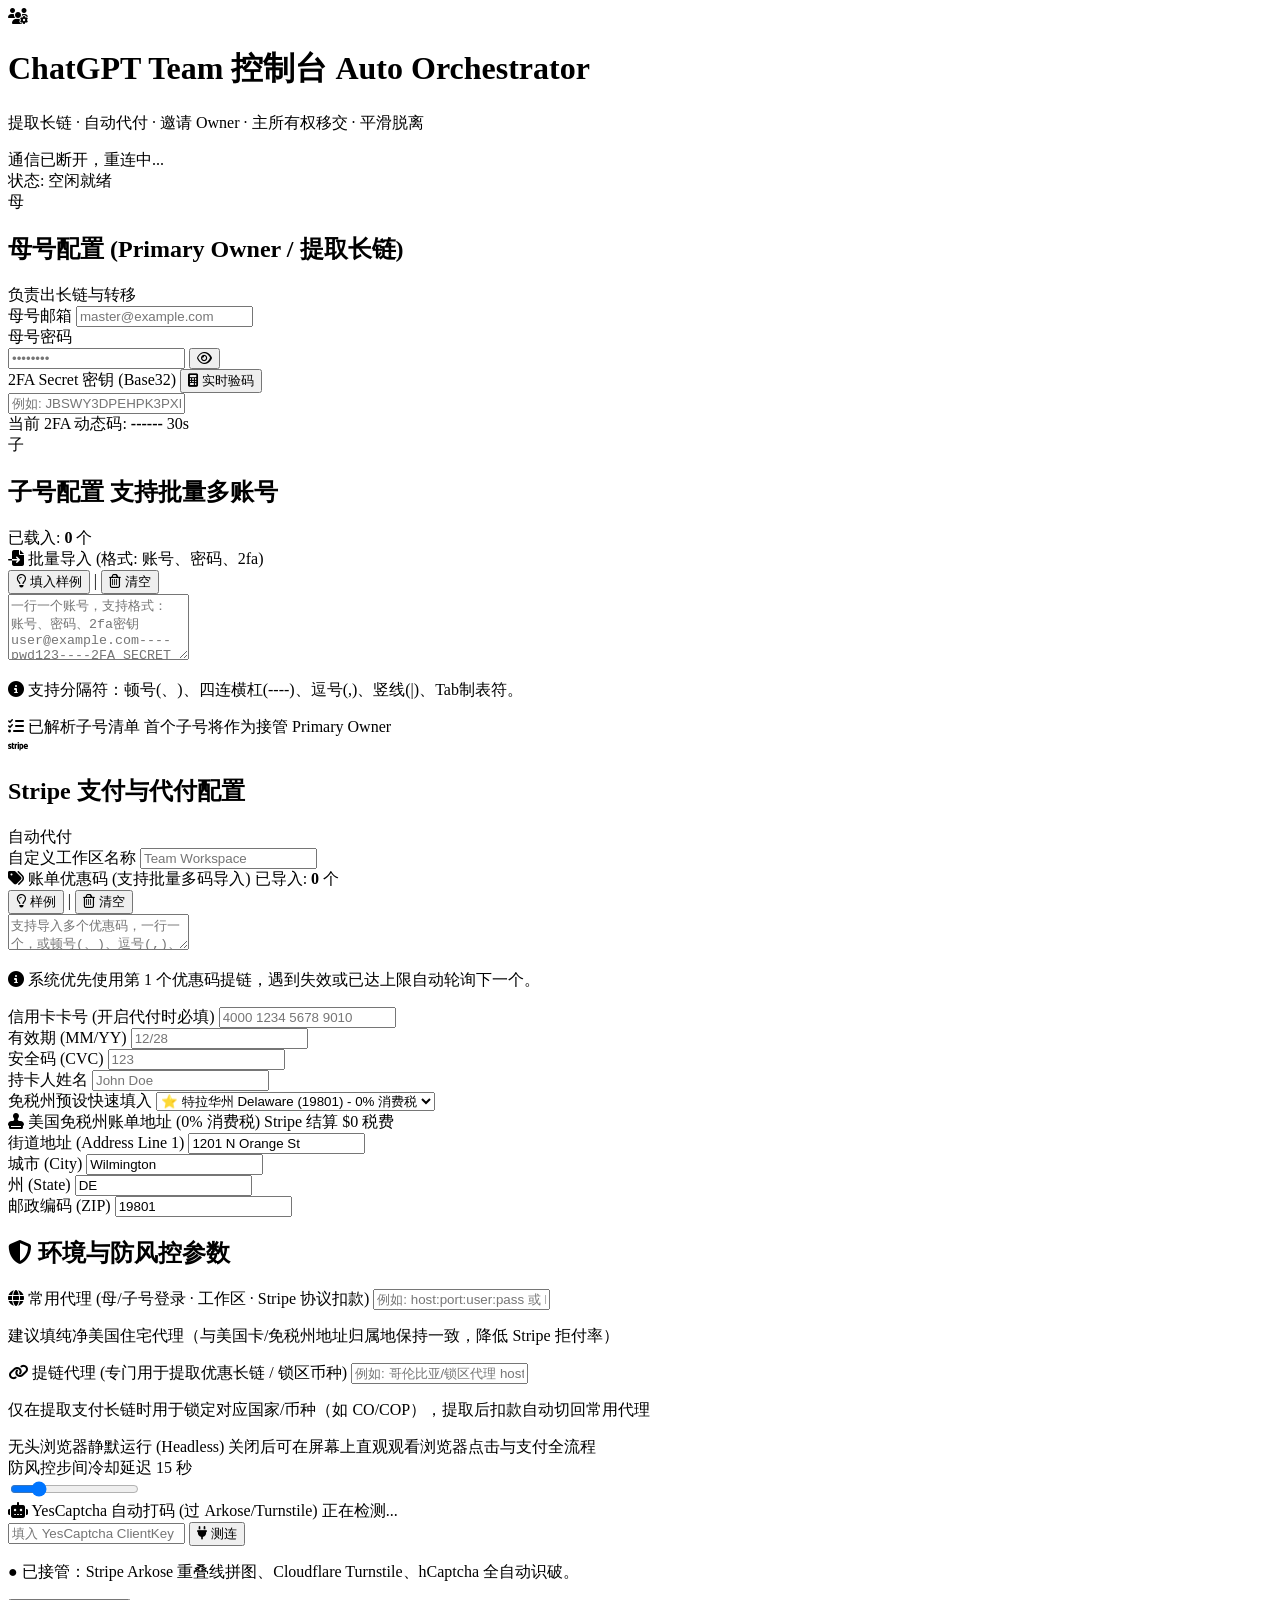
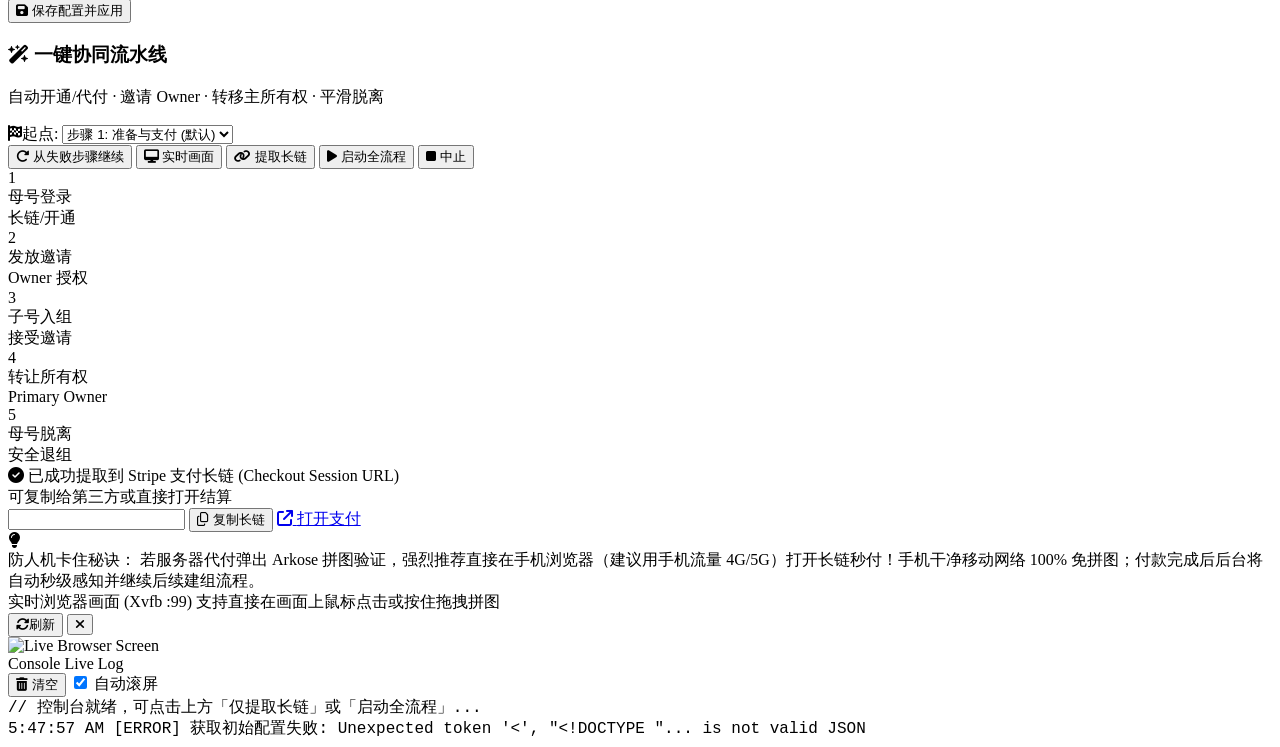
==== static/index.html @ b8c59493 "feat: 集成 YesCaptcha 自动打码平台与 Chromium 扩展，全自动破解 Stripe Arkose 拼图、Turnstile 与 hCaptcha" ====
<!DOCTYPE html>
<html lang="zh-CN">
<head>
  <meta charset="UTF-8">
  <meta name="viewport" content="width=device-width, initial-scale=1.0">
  <title>ChatGPT Team 自动化协同控制台</title>
  <!-- Tailwind CSS CDN -->
  <script src="https://cdn.tailwindcss.com"></script>
  <!-- FontAwesome Icons -->
  <link rel="stylesheet" href="https://cdnjs.cloudflare.com/ajax/libs/font-awesome/6.4.0/css/all.min.css">
  <script>
    tailwind.config = {
      darkMode: 'class',
      theme: {
        extend: {
          colors: {
            brand: {
              50: '#eef2ff',
              500: '#6366f1',
              600: '#4f46e5',
              700: '#4338ca',
            },
            dark: {
              800: '#1e222d',
              900: '#131722',
              950: '#0b0e14',
            }
          }
        }
      }
    }
  </script>
  <style>
    ::-webkit-scrollbar {
      width: 6px;
      height: 6px;
    }
    ::-webkit-scrollbar-track {
      background: #131722;
    }
    ::-webkit-scrollbar-thumb {
      background: #2a2e39;
      border-radius: 4px;
    }
    ::-webkit-scrollbar-thumb:hover {
      background: #3f4452;
    }
    .log-font {
      font-family: ui-monospace, SFMono-Regular, Menlo, Monaco, Consolas, "Liberation Mono", "Courier New", monospace;
    }
  </style>
</head>
<body class="bg-dark-950 text-slate-200 min-h-screen flex flex-col antialiased">

  <!-- 顶部导航栏 -->
  <header class="bg-dark-900 border-b border-slate-800/80 px-6 py-4 flex items-center justify-between sticky top-0 z-50">
    <div class="flex items-center space-x-3">
      <div class="w-10 h-10 rounded-xl bg-gradient-to-tr from-brand-600 to-emerald-500 flex items-center justify-center shadow-lg shadow-brand-500/20">
        <i class="fa-solid fa-users-gear text-white text-lg"></i>
      </div>
      <div>
        <h1 class="text-lg font-bold tracking-tight text-white flex items-center gap-2">
          ChatGPT Team 控制台
          <span class="text-xs px-2 py-0.5 rounded-full bg-brand-500/20 text-brand-400 border border-brand-500/30">Auto Orchestrator</span>
        </h1>
        <p class="text-xs text-slate-400">提取长链 · 自动代付 · 邀请 Owner · 主所有权移交 · 平滑脱离</p>
      </div>
    </div>

    <!-- 运行状态指示器 -->
    <div class="flex items-center space-x-4">
      <div id="ws-badge" class="flex items-center space-x-2 px-3 py-1.5 rounded-lg bg-slate-800/80 border border-slate-700/50 text-xs">
        <span class="w-2 h-2 rounded-full bg-emerald-400 animate-pulse"></span>
        <span id="ws-status-text" class="text-slate-300">通信已连接</span>
      </div>
      <div id="pipeline-status-badge" class="px-3 py-1.5 rounded-lg bg-slate-800 text-xs font-medium border border-slate-700 text-slate-300">
        状态: <span id="pipeline-status-text" class="text-emerald-400">空闲就绪</span>
      </div>
    </div>
  </header>

  <!-- 主体内容 -->
  <main class="flex-1 max-w-7xl w-full mx-auto p-6 grid grid-cols-1 lg:grid-cols-12 gap-6">

    <!-- 左侧：参数配置区域 (5列) -->
    <div class="lg:col-span-5 space-y-6">

      <!-- 母号配置卡片 -->
      <div class="bg-dark-900/90 border border-slate-800 rounded-2xl p-5 shadow-xl backdrop-blur-sm">
        <div class="flex items-center justify-between pb-3 border-b border-slate-800 mb-4">
          <div class="flex items-center space-x-2">
            <span class="w-7 h-7 rounded-lg bg-amber-500/10 text-amber-400 flex items-center justify-center text-sm font-semibold">母</span>
            <h2 class="text-sm font-bold text-white">母号配置 (Primary Owner / 提取长链)</h2>
          </div>
          <span class="text-xs text-slate-400">负责出长链与转移</span>
        </div>

        <div class="space-y-3">
          <div>
            <label class="block text-xs font-medium text-slate-400 mb-1">母号邮箱</label>
            <input type="email" id="master_email" placeholder="master@example.com" class="w-full bg-dark-950 border border-slate-800 rounded-xl px-3.5 py-2 text-sm text-slate-200 focus:outline-none focus:border-brand-500 transition">
          </div>
          <div>
            <label class="block text-xs font-medium text-slate-400 mb-1">母号密码</label>
            <div class="relative">
              <input type="password" id="master_password" placeholder="••••••••" class="w-full bg-dark-950 border border-slate-800 rounded-xl px-3.5 py-2 text-sm text-slate-200 focus:outline-none focus:border-brand-500 transition pr-10">
              <button onclick="togglePassword('master_password', this)" class="absolute right-3 top-2.5 text-slate-500 hover:text-slate-300">
                <i class="fa-regular fa-eye"></i>
              </button>
            </div>
          </div>
          <div>
            <div class="flex items-center justify-between mb-1">
              <label class="text-xs font-medium text-slate-400">2FA Secret 密钥 (Base32)</label>
              <button onclick="checkTotp('master')" class="text-xs text-brand-400 hover:underline flex items-center gap-1">
                <i class="fa-solid fa-calculator"></i> 实时验码
              </button>
            </div>
            <input type="text" id="master_totp_secret" placeholder="例如: JBSWY3DPEHPK3PXP" class="w-full bg-dark-950 border border-slate-800 rounded-xl px-3.5 py-2 text-sm text-slate-200 focus:outline-none focus:border-brand-500 transition uppercase">
            <div id="master_totp_preview" class="mt-1.5 hidden flex items-center justify-between text-xs bg-slate-800/60 px-3 py-1 rounded-lg text-emerald-400 border border-emerald-500/20">
              <span>当前 2FA 动态码: <b id="master_totp_code" class="text-sm tracking-wider">------</b></span>
              <span id="master_totp_timer" class="text-slate-400 text-[11px]">30s</span>
            </div>
          </div>
        </div>
      </div>

      <!-- 子号配置卡片 (支持批量导入多账号) -->
      <div class="bg-dark-900/90 border border-slate-800 rounded-2xl p-5 shadow-xl backdrop-blur-sm">
        <div class="flex items-center justify-between pb-3 border-b border-slate-800 mb-4">
          <div class="flex items-center space-x-2">
            <span class="w-7 h-7 rounded-lg bg-emerald-500/10 text-emerald-400 flex items-center justify-center text-sm font-semibold">子</span>
            <div>
              <h2 class="text-sm font-bold text-white flex items-center gap-2">
                子号配置
                <span class="text-[11px] font-normal px-2 py-0.5 rounded-full bg-emerald-500/20 text-emerald-300 border border-emerald-500/30">支持批量多账号</span>
              </h2>
            </div>
          </div>
          <div class="flex items-center gap-2">
            <span class="text-xs text-slate-400">已载入: <b id="child_count_badge" class="text-emerald-400">0</b> 个</span>
          </div>
        </div>

        <div class="space-y-4">
          <!-- 批量导入多行文本框 -->
          <div>
            <div class="flex items-center justify-between mb-1">
              <label class="text-xs font-medium text-slate-300 flex items-center gap-1.5">
                <i class="fa-solid fa-file-import text-emerald-400"></i>
                批量导入 (格式: 账号、密码、2fa)
              </label>
              <div class="flex items-center gap-2 text-xs">
                <button type="button" onclick="insertChildExample()" class="text-brand-400 hover:text-brand-300 transition text-[11px] flex items-center gap-1">
                  <i class="fa-regular fa-lightbulb"></i> 填入样例
                </button>
                <span class="text-slate-600">|</span>
                <button type="button" onclick="clearChildrenInput()" class="text-slate-400 hover:text-red-400 transition text-[11px] flex items-center gap-1">
                  <i class="fa-regular fa-trash-can"></i> 清空
                </button>
              </div>
            </div>
            <textarea id="children_raw" rows="4" oninput="onChildrenRawInput()" placeholder="一行一个账号，支持格式：&#10;账号、密码、2fa密钥&#10;user@example.com----pwd123----2FA_SECRET&#10;test@example.com,pwd456,2FA_SECRET" class="w-full bg-dark-950 border border-slate-800 rounded-xl px-3.5 py-2 text-xs text-slate-200 font-mono focus:outline-none focus:border-brand-500 transition leading-relaxed resize-y"></textarea>
            <p class="text-[11px] text-slate-500 mt-1 flex items-center gap-1">
              <i class="fa-solid fa-circle-info text-[10px]"></i>
              支持分隔符：顿号(、)、四连横杠(----)、逗号(,)、竖线(|)、Tab制表符。
            </p>
          </div>

          <!-- 解析后的子号清单预览卡片 -->
          <div class="space-y-2">
            <div class="flex items-center justify-between">
              <span class="text-xs font-semibold text-slate-300 flex items-center gap-1.5">
                <i class="fa-solid fa-list-check text-brand-400"></i> 已解析子号清单
              </span>
              <span class="text-[10px] text-slate-500">首个子号将作为接管 Primary Owner</span>
            </div>
            
            <div id="children_list_container" class="max-h-56 overflow-y-auto space-y-2 pr-1">
              <!-- 动态渲染子号条目 -->
            </div>
          </div>
        </div>
      </div>

      <!-- 支付配置卡片 -->
      <div class="bg-dark-900/90 border border-slate-800 rounded-2xl p-5 shadow-xl backdrop-blur-sm">
        <div class="flex items-center justify-between pb-3 border-b border-slate-800 mb-4">
          <div class="flex items-center space-x-2">
            <span class="w-7 h-7 rounded-lg bg-indigo-500/10 text-indigo-400 flex items-center justify-center text-sm font-semibold">
              <i class="fa-brands fa-stripe"></i>
            </span>
            <h2 class="text-sm font-bold text-white">Stripe 支付与代付配置</h2>
          </div>
          <div class="flex items-center space-x-2">
            <span class="text-xs text-slate-400">自动代付</span>
            <label class="relative inline-flex items-center cursor-pointer">
              <input type="checkbox" id="auto_pay" class="sr-only peer">
              <div class="w-9 h-5 bg-slate-800 peer-focus:outline-none rounded-full peer peer-checked:after:translate-x-full peer-checked:after:border-white after:content-[''] after:absolute after:top-[2px] after:left-[2px] after:bg-white after:border-gray-300 after:border after:rounded-full after:h-4 after:w-4 after:transition-all peer-checked:bg-emerald-500"></div>
            </label>
          </div>
        </div>

        <div class="space-y-3">
          <div>
            <label class="block text-xs font-medium text-slate-400 mb-1">自定义工作区名称</label>
            <input type="text" id="workspace_name" placeholder="Team Workspace" class="w-full bg-dark-950 border border-slate-800 rounded-xl px-3.5 py-2 text-sm text-slate-200 focus:outline-none focus:border-brand-500 transition">
          </div>

          <!-- 批量优惠码配置模块 -->
          <div class="bg-dark-950/70 border border-amber-500/30 rounded-xl p-3.5 space-y-2.5">
            <div class="flex items-center justify-between">
              <div class="flex items-center space-x-1.5">
                <i class="fa-solid fa-tags text-amber-400 text-xs"></i>
                <span class="text-xs font-semibold text-amber-300">账单优惠码 (支持批量多码导入)</span>
                <span class="px-2 py-0.5 rounded-full bg-amber-500/20 text-amber-300 border border-amber-500/30 text-[10px]">
                  已导入: <b id="promo_count_badge" class="font-bold">0</b> 个
                </span>
              </div>
              <div class="flex items-center gap-2 text-xs">
                <button type="button" onclick="insertPromoExample()" class="text-amber-400 hover:text-amber-300 transition text-[11px] flex items-center gap-1">
                  <i class="fa-regular fa-lightbulb"></i> 样例
                </button>
                <span class="text-slate-600">|</span>
                <button type="button" onclick="clearPromoCodes()" class="text-slate-400 hover:text-red-400 transition text-[11px] flex items-center gap-1">
                  <i class="fa-regular fa-trash-can"></i> 清空
                </button>
              </div>
            </div>

            <textarea id="promo_codes_raw" rows="2" oninput="onPromoCodesRawInput()" placeholder="支持导入多个优惠码，一行一个，或顿号(、)、逗号(,)、空格隔开&#10;例如：&#10;DW7R8E23P2ZL2CNZ&#10;OPENAI50" class="w-full bg-dark-900 border border-slate-800 rounded-lg px-3 py-1.5 text-xs text-amber-300 font-mono focus:outline-none focus:border-amber-400 transition leading-relaxed resize-y uppercase"></textarea>

            <!-- 优惠码标签列表展示 -->
            <div id="promo_tags_container" class="flex flex-wrap gap-1.5 text-xs pt-0.5">
              <!-- 动态渲染优惠码 Tag -->
            </div>
            <p class="text-[10px] text-slate-500 flex items-center gap-1">
              <i class="fa-solid fa-circle-info text-[9px]"></i>
              系统优先使用第 1 个优惠码提链，遇到失效或已达上限自动轮询下一个。
            </p>
          </div>

          <div>
            <label class="block text-xs font-medium text-slate-400 mb-1">信用卡卡号 (开启代付时必填)</label>
            <input type="text" id="card_number" placeholder="4000 1234 5678 9010" class="w-full bg-dark-950 border border-slate-800 rounded-xl px-3.5 py-2 text-sm text-slate-200 focus:outline-none focus:border-brand-500 transition font-mono">
          </div>

          <div class="grid grid-cols-2 gap-3">
            <div>
              <label class="block text-xs font-medium text-slate-400 mb-1">有效期 (MM/YY)</label>
              <input type="text" id="card_exp" placeholder="12/28" class="w-full bg-dark-950 border border-slate-800 rounded-xl px-3.5 py-2 text-sm text-slate-200 focus:outline-none focus:border-brand-500 transition font-mono">
            </div>
            <div>
              <label class="block text-xs font-medium text-slate-400 mb-1">安全码 (CVC)</label>
              <input type="password" id="card_cvc" placeholder="123" maxlength="4" class="w-full bg-dark-950 border border-slate-800 rounded-xl px-3.5 py-2 text-sm text-slate-200 focus:outline-none focus:border-brand-500 transition font-mono">
            </div>
          </div>

          <div class="grid grid-cols-2 gap-3">
            <div>
              <label class="block text-xs font-medium text-slate-400 mb-1">持卡人姓名</label>
              <input type="text" id="card_name" placeholder="John Doe" class="w-full bg-dark-950 border border-slate-800 rounded-xl px-3.5 py-2 text-sm text-slate-200 focus:outline-none focus:border-brand-500 transition">
            </div>
            <div>
              <label class="block text-xs font-medium text-slate-400 mb-1">免税州预设快速填入</label>
              <select id="tax_free_preset" onchange="applyTaxFreePreset(this.value)" class="w-full bg-dark-950 border border-slate-800 rounded-xl px-3 py-2 text-xs text-amber-300 focus:outline-none focus:border-brand-500 transition">
                <option value="de">⭐ 特拉华州 Delaware (19801) - 0% 消费税</option>
                <option value="or">🌲 俄勒冈州 Oregon (97232) - 0% 消费税</option>
                <option value="mt">🏔️ 蒙大拿州 Montana (59601) - 0% 消费税</option>
              </select>
            </div>
          </div>

          <!-- 美国免税地址详情 -->
          <div class="pt-2 border-t border-slate-800/60">
            <div class="flex items-center justify-between mb-2">
              <span class="text-xs font-semibold text-emerald-400 flex items-center gap-1.5">
                <i class="fa-solid fa-stamp text-[11px]"></i> 美国免税州账单地址 (0% 消费税)
              </span>
              <span class="text-[10px] text-slate-500">Stripe 结算 $0 税费</span>
            </div>

            <div class="space-y-2">
              <div>
                <label class="block text-[11px] text-slate-400 mb-0.5">街道地址 (Address Line 1)</label>
                <input type="text" id="billing_line1" value="1201 N Orange St" placeholder="1201 N Orange St" class="w-full bg-dark-950 border border-slate-800 rounded-lg px-3 py-1.5 text-xs text-slate-200 font-mono focus:outline-none focus:border-brand-500">
              </div>

              <div class="grid grid-cols-3 gap-2">
                <div>
                  <label class="block text-[11px] text-slate-400 mb-0.5">城市 (City)</label>
                  <input type="text" id="billing_city" value="Wilmington" placeholder="Wilmington" class="w-full bg-dark-950 border border-slate-800 rounded-lg px-3 py-1.5 text-xs text-slate-200 focus:outline-none focus:border-brand-500">
                </div>
                <div>
                  <label class="block text-[11px] text-slate-400 mb-0.5">州 (State)</label>
                  <input type="text" id="billing_state" value="DE" placeholder="DE" class="w-full bg-dark-950 border border-slate-800 rounded-lg px-3 py-1.5 text-xs text-slate-200 uppercase font-mono focus:outline-none focus:border-brand-500">
                </div>
                <div>
                  <label class="block text-[11px] text-slate-400 mb-0.5">邮政编码 (ZIP)</label>
                  <input type="text" id="billing_zip" value="19801" placeholder="19801" class="w-full bg-dark-950 border border-slate-800 rounded-lg px-3 py-1.5 text-xs text-amber-300 font-mono font-bold focus:outline-none focus:border-brand-500">
                </div>
              </div>
            </div>
          </div>
        </div>
      </div>

      <!-- 运行环境与风控设置 -->
      <div class="bg-dark-900/90 border border-slate-800 rounded-2xl p-5 shadow-xl">
        <h2 class="text-sm font-bold text-white pb-3 border-b border-slate-800 mb-4 flex items-center gap-2">
          <i class="fa-solid fa-shield-halved text-brand-400"></i> 环境与防风控参数
        </h2>
        
        <div class="space-y-4">
          <div>
            <label class="block text-xs font-medium text-emerald-400 mb-1 flex items-center gap-1">
              <i class="fa-solid fa-globe text-[11px]"></i> 常用代理 (母/子号登录 · 工作区 · Stripe 协议扣款)
            </label>
            <input type="text" id="http_proxy" placeholder="例如: host:port:user:pass 或 http://user:pass@host:port" class="w-full bg-dark-950 border border-slate-800 rounded-xl px-3.5 py-2 text-sm text-slate-200 focus:outline-none focus:border-brand-500 transition">
            <p class="text-[11px] text-slate-500 mt-1">建议填纯净美国住宅代理（与美国卡/免税州地址归属地保持一致，降低 Stripe 拒付率）</p>
          </div>

          <div>
            <label class="block text-xs font-medium text-amber-400 mb-1 flex items-center gap-1">
              <i class="fa-solid fa-link text-[11px]"></i> 提链代理 (专门用于提取优惠长链 / 锁区币种)
            </label>
            <input type="text" id="checkout_proxy" placeholder="例如: 哥伦比亚/锁区代理 host:port:user-region-CO:pass (留空则复用常用代理)" class="w-full bg-dark-950 border border-amber-500/40 rounded-xl px-3.5 py-2 text-sm text-amber-200 focus:outline-none focus:border-amber-400 transition">
            <p class="text-[11px] text-slate-500 mt-1">仅在提取支付长链时用于锁定对应国家/币种（如 CO/COP），提取后扣款自动切回常用代理</p>
          </div>

          <div class="flex items-center justify-between">
            <div>
              <span class="text-xs font-medium text-slate-300 block">无头浏览器静默运行 (Headless)</span>
              <span class="text-[11px] text-slate-500">关闭后可在屏幕上直观观看浏览器点击与支付全流程</span>
            </div>
            <label class="relative inline-flex items-center cursor-pointer">
              <input type="checkbox" id="headless" checked class="sr-only peer">
              <div class="w-11 h-6 bg-slate-800 peer-focus:outline-none rounded-full peer peer-checked:after:translate-x-full peer-checked:after:border-white after:content-[''] after:absolute after:top-[2px] after:left-[2px] after:bg-white after:border-gray-300 after:border after:rounded-full after:h-5 after:w-5 after:transition-all peer-checked:bg-brand-600"></div>
            </label>
          </div>

          <div>
            <div class="flex justify-between text-xs mb-1">
              <span class="text-slate-400">防风控步间冷却延迟</span>
              <span id="delay_label" class="text-brand-400 font-semibold">15 秒</span>
            </div>
            <input type="range" id="step_delay_seconds" min="5" max="60" value="15" oninput="document.getElementById('delay_label').innerText = this.value + ' 秒'" class="w-full accent-brand-500">
          </div>

          <!-- YesCaptcha 自动打码平台 -->
          <div class="border-t border-slate-800/80 pt-3.5 space-y-2">
            <div class="flex items-center justify-between">
              <label class="block text-xs font-semibold text-cyan-400 flex items-center gap-1.5">
                <i class="fa-solid fa-robot text-cyan-400"></i> YesCaptcha 自动打码 (过 Arkose/Turnstile)
              </label>
              <span id="yescaptcha_badge" class="text-[10px] px-2 py-0.5 rounded-full bg-cyan-950/80 text-cyan-300 border border-cyan-800 flex items-center gap-1 font-mono">
                <span class="w-1.5 h-1.5 rounded-full bg-cyan-400 animate-pulse"></span>
                <span id="yescaptcha_balance_text">正在检测...</span>
              </span>
            </div>
            <div class="flex gap-2">
              <input type="password" id="yescaptcha_key" placeholder="填入 YesCaptcha ClientKey" class="flex-1 bg-dark-950 border border-cyan-500/30 rounded-xl px-3 py-1.5 text-xs text-cyan-100 focus:outline-none focus:border-cyan-400 font-mono transition">
              <button type="button" onclick="testYesCaptcha()" class="px-3 py-1.5 bg-cyan-950/80 hover:bg-cyan-900 text-cyan-300 border border-cyan-700/60 rounded-xl text-xs font-medium transition flex items-center gap-1">
                <i class="fa-solid fa-plug text-[10px]"></i>
                <span>测连</span>
              </button>
            </div>
            <p class="text-[10px] text-slate-500 leading-relaxed">
              <span class="text-emerald-400 font-medium">● 已接管：</span>Stripe Arkose 重叠线拼图、Cloudflare Turnstile、hCaptcha 全自动识破。
            </p>
          </div>

          <button onclick="saveConfig()" class="w-full bg-slate-800 hover:bg-slate-700 text-slate-200 border border-slate-700 font-semibold py-2.5 rounded-xl transition flex items-center justify-center space-x-2 text-sm shadow">
            <i class="fa-solid fa-floppy-disk"></i>
            <span>保存配置并应用</span>
          </button>
        </div>
      </div>

    </div>

    <!-- 右侧：流程步进器、长链横幅与实时日志 (7列) -->
    <div class="lg:col-span-7 flex flex-col space-y-6">

      <!-- 控制指令卡片 -->
      <div class="bg-dark-900/90 border border-slate-800 rounded-2xl p-5 shadow-xl">
        <div class="flex flex-col sm:flex-row items-center justify-between gap-4">
          <div>
            <h3 class="text-base font-bold text-white flex items-center gap-2">
              <i class="fa-solid fa-wand-magic-sparkles text-amber-400"></i> 一键协同流水线
            </h3>
            <p class="text-xs text-slate-400 mt-0.5">自动开通/代付 · 邀请 Owner · 转移主所有权 · 平滑脱离</p>
          </div>

          <div class="flex flex-wrap items-center gap-2 w-full sm:w-auto">
            <!-- 起始步骤选择 (断点续跑支持) -->
            <div class="flex items-center space-x-1.5 bg-dark-950 border border-slate-700/80 rounded-xl px-2.5 py-2 text-xs text-slate-300">
              <span class="text-slate-400 text-[11px] whitespace-nowrap flex items-center gap-1">
                <i class="fa-solid fa-flag-checkered text-brand-400"></i>起点:
              </span>
              <select id="start_step_select" onchange="onStartStepChange()" class="bg-transparent text-amber-300 font-medium focus:outline-none cursor-pointer text-xs">
                <option value="1">步骤 1: 准备与支付 (默认)</option>
                <option value="2">步骤 2: 母号发邀请</option>
                <option value="3">步骤 3: 子号登录入组</option>
                <option value="4">步骤 4: 转移主所有权</option>
                <option value="5">步骤 5: 母号安全退组</option>
              </select>
            </div>

            <!-- 断点续跑专属高亮按钮 (失败时自动弹出) -->
            <button id="btn-resume" onclick="resumePipeline()" class="hidden px-4 py-2.5 rounded-xl bg-gradient-to-r from-amber-600 to-orange-600 hover:from-amber-500 hover:to-orange-500 text-white font-semibold text-xs shadow-lg shadow-amber-500/25 flex items-center justify-center space-x-1.5 transition animate-pulse">
              <i class="fa-solid fa-rotate-right"></i>
              <span id="btn-resume-text">从失败步骤继续</span>
            </button>

            <!-- 实时画面按钮 -->
            <button onclick="toggleLiveScreen()" class="px-3 py-2.5 rounded-xl bg-slate-800 hover:bg-slate-700 text-emerald-400 border border-emerald-500/30 font-semibold text-xs flex items-center space-x-1.5 transition">
              <i class="fa-solid fa-desktop"></i>
              <span>实时画面</span>
            </button>
            <!-- 仅提取长链按钮 -->
            <button onclick="extractLinkOnly()" class="px-3 py-2.5 rounded-xl bg-slate-800 hover:bg-slate-700 text-amber-300 border border-amber-500/30 font-semibold text-xs flex items-center space-x-1.5 transition">
              <i class="fa-solid fa-link"></i>
              <span>提取长链</span>
            </button>
            <!-- 启动全流程 -->
            <button id="btn-start" onclick="startPipeline()" class="flex-1 sm:flex-none px-5 py-2.5 rounded-xl bg-gradient-to-r from-brand-600 to-indigo-600 hover:from-brand-500 hover:to-indigo-500 text-white font-semibold text-xs shadow-lg shadow-brand-500/25 flex items-center justify-center space-x-1.5 transition">
              <i class="fa-solid fa-play"></i>
              <span id="btn-start-text">启动全流程</span>
            </button>
            <!-- 中止 -->
            <button id="btn-stop" onclick="stopPipeline()" class="px-3 py-2.5 rounded-xl bg-rose-500/10 hover:bg-rose-500/20 text-rose-400 border border-rose-500/20 font-semibold text-xs flex items-center justify-center space-x-1 transition">
              <i class="fa-solid fa-stop"></i>
              <span>中止</span>
            </button>
          </div>
        </div>

        <!-- 流程进度条 Stepper -->
        <div class="mt-6 pt-5 border-t border-slate-800">
          <div class="grid grid-cols-5 gap-2 text-center text-xs">
            
            <div id="step-node-1" onclick="selectStepStart(1)" title="点击以此步骤为起点" class="step-card bg-slate-900 border border-slate-800 rounded-xl p-2.5 transition cursor-pointer hover:border-brand-500/50">
              <div class="w-6 h-6 rounded-full bg-slate-800 text-slate-400 flex items-center justify-center mx-auto mb-1.5 text-xs font-bold step-icon">1</div>
              <div class="font-medium text-slate-300">母号登录</div>
              <div class="text-[10px] text-slate-500 mt-0.5">长链/开通</div>
            </div>

            <div id="step-node-2" onclick="selectStepStart(2)" title="点击以此步骤为起点" class="step-card bg-slate-900 border border-slate-800 rounded-xl p-2.5 transition cursor-pointer hover:border-brand-500/50">
              <div class="w-6 h-6 rounded-full bg-slate-800 text-slate-400 flex items-center justify-center mx-auto mb-1.5 text-xs font-bold step-icon">2</div>
              <div class="font-medium text-slate-300">发放邀请</div>
              <div class="text-[10px] text-slate-500 mt-0.5">Owner 授权</div>
            </div>

            <div id="step-node-3" onclick="selectStepStart(3)" title="点击以此步骤为起点" class="step-card bg-slate-900 border border-slate-800 rounded-xl p-2.5 transition cursor-pointer hover:border-brand-500/50">
              <div class="w-6 h-6 rounded-full bg-slate-800 text-slate-400 flex items-center justify-center mx-auto mb-1.5 text-xs font-bold step-icon">3</div>
              <div class="font-medium text-slate-300">子号入组</div>
              <div class="text-[10px] text-slate-500 mt-0.5">接受邀请</div>
            </div>

            <div id="step-node-4" onclick="selectStepStart(4)" title="点击以此步骤为起点" class="step-card bg-slate-900 border border-slate-800 rounded-xl p-2.5 transition cursor-pointer hover:border-brand-500/50">
              <div class="w-6 h-6 rounded-full bg-slate-800 text-slate-400 flex items-center justify-center mx-auto mb-1.5 text-xs font-bold step-icon">4</div>
              <div class="font-medium text-slate-300">转让所有权</div>
              <div class="text-[10px] text-slate-500 mt-0.5">Primary Owner</div>
            </div>

            <div id="step-node-5" onclick="selectStepStart(5)" title="点击以此步骤为起点" class="step-card bg-slate-900 border border-slate-800 rounded-xl p-2.5 transition cursor-pointer hover:border-brand-500/50">
              <div class="w-6 h-6 rounded-full bg-slate-800 text-slate-400 flex items-center justify-center mx-auto mb-1.5 text-xs font-bold step-icon">5</div>
              <div class="font-medium text-slate-300">母号脱离</div>
              <div class="text-[10px] text-slate-500 mt-0.5">安全退组</div>
            </div>

          </div>
        </div>
      </div>

      <!-- 支付长链展示横幅 (提取成功时高亮显示) -->
      <div id="checkout-link-banner" class="hidden bg-amber-500/10 border border-amber-500/30 rounded-2xl p-4 shadow-xl">
        <div class="flex items-center justify-between mb-2">
          <div class="flex items-center space-x-2 text-amber-400 text-xs font-bold">
            <i class="fa-solid fa-circle-check text-sm"></i>
            <span>已成功提取到 Stripe 支付长链 (Checkout Session URL)</span>
          </div>
          <span class="text-[11px] text-slate-400">可复制给第三方或直接打开结算</span>
        </div>
        <div class="flex items-center space-x-2">
          <input type="text" id="checkout-url-input" readonly class="flex-1 bg-dark-950 border border-amber-500/30 rounded-xl px-3 py-2 text-xs text-amber-300 font-mono focus:outline-none select-all">
          <button onclick="copyCheckoutUrl()" class="px-3.5 py-2 rounded-xl bg-amber-500/20 hover:bg-amber-500/30 text-amber-300 border border-amber-500/30 text-xs font-semibold flex items-center space-x-1 transition">
            <i class="fa-regular fa-copy"></i>
            <span>复制长链</span>
          </button>
          <a id="checkout-url-link" href="#" target="_blank" class="px-3.5 py-2 rounded-xl bg-indigo-600 hover:bg-indigo-500 text-white text-xs font-semibold flex items-center space-x-1 transition">
            <i class="fa-solid fa-arrow-up-right-from-square"></i>
            <span>打开支付</span>
          </a>
        </div>
        <div class="mt-2.5 pt-2 border-t border-amber-500/20 flex items-start space-x-2 text-[11px] text-amber-200/90 leading-relaxed">
          <i class="fa-solid fa-lightbulb text-amber-400 mt-0.5"></i>
          <div>
            <span class="font-bold text-amber-300">防人机卡住秘诀：</span>
            若服务器代付弹出 Arkose 拼图验证，强烈推荐直接在<span class="text-white font-semibold underline decoration-amber-400">手机浏览器（建议用手机流量 4G/5G）</span>打开长链秒付！手机干净移动网络 100% 免拼图；付款完成后后台将自动秒级感知并继续后续建组流程。
          </div>
        </div>
      </div>

      <!-- 实时浏览器画面卡片 (默认折叠，支持鼠标点击与拖拽过验证码) -->
      <div id="live-screen-card" class="hidden bg-dark-900 border border-emerald-500/30 rounded-2xl overflow-hidden shadow-xl">
        <div class="bg-dark-950/90 px-4 py-2.5 border-b border-slate-800 flex items-center justify-between">
          <div class="flex items-center space-x-2 text-xs">
            <span class="w-2.5 h-2.5 rounded-full bg-emerald-400 animate-pulse"></span>
            <span class="font-bold text-emerald-400">实时浏览器画面 (Xvfb :99)</span>
            <span class="text-slate-400 text-[11px]">支持直接在画面上鼠标点击或按住拖拽拼图</span>
          </div>
          <div class="flex items-center space-x-2 text-xs">
            <button onclick="refreshLiveScreen()" class="px-2.5 py-1 rounded-lg bg-slate-800 hover:bg-slate-700 text-slate-300 transition">
              <i class="fa-solid fa-rotate mr-1"></i>刷新
            </button>
            <button onclick="toggleLiveScreen()" class="px-2.5 py-1 rounded-lg bg-slate-800 hover:bg-rose-500/20 text-slate-400 hover:text-rose-400 transition">
              <i class="fa-solid fa-xmark"></i>
            </button>
          </div>
        </div>
        <div class="relative bg-black flex items-center justify-center select-none overflow-hidden">
          <img id="live-screen-img" src="" alt="Live Browser Screen" draggable="false" class="w-full h-auto cursor-crosshair block" />
        </div>
      </div>

      <!-- 实时日志终端窗口 -->
      <div class="bg-dark-900 border border-slate-800 rounded-2xl flex-1 flex flex-col shadow-xl overflow-hidden min-h-[420px]">
        <div class="bg-dark-950/80 px-4 py-3 border-b border-slate-800 flex items-center justify-between">
          <div class="flex items-center space-x-2">
            <span class="w-3 h-3 rounded-full bg-rose-500/80 inline-block"></span>
            <span class="w-3 h-3 rounded-full bg-amber-500/80 inline-block"></span>
            <span class="w-3 h-3 rounded-full bg-emerald-500/80 inline-block"></span>
            <span class="text-xs font-semibold text-slate-400 ml-2">Console Live Log</span>
          </div>

          <div class="flex items-center space-x-3 text-xs">
            <button onclick="clearLogs()" class="text-slate-400 hover:text-slate-200 transition">
              <i class="fa-solid fa-trash-can mr-1"></i> 清空
            </button>
            <label class="flex items-center space-x-1 text-slate-400 cursor-pointer">
              <input type="checkbox" id="autoscroll" checked class="accent-brand-500">
              <span>自动滚屏</span>
            </label>
          </div>
        </div>

        <div id="log-terminal" class="flex-1 p-4 log-font text-xs overflow-y-auto space-y-1.5 bg-[#0d1017]">
          <div class="text-slate-500 italic">// 控制台就绪，可点击上方「仅提取长链」或「启动全流程」...</div>
        </div>
      </div>

    </div>

  </main>

  <script>
    let ws = null;
    let currentChildren = [];
    let currentPromoCodes = [];

    window.addEventListener('DOMContentLoaded', () => {
      loadConfig();
      initWebSocket();
    });

    // 解析优惠码列表 (支持换行、顿号、逗号、分号、空格)
    function parsePromoCodesFromText(text) {
      if (!text) return [];
      const clean = text.replace(/[、,，;；]/g, '\n');
      const list = [];
      for (const line of clean.split('\n')) {
        for (const item of line.trim().split(/\s+/)) {
          const code = item.trim().toUpperCase();
          if (code && !list.includes(code)) {
            list.push(code);
          }
        }
      }
      return list;
    }

    function renderPromoTags() {
      const container = document.getElementById('promo_tags_container');
      const badge = document.getElementById('promo_count_badge');
      badge.innerText = currentPromoCodes.length;

      if (!currentPromoCodes.length) {
        container.innerHTML = `<span class="text-[11px] text-slate-500 italic">暂无有效优惠码 (将使用原价标准通道)</span>`;
        return;
      }

      let html = '';
      currentPromoCodes.forEach((code, idx) => {
        const isFirst = idx === 0;
        html += `
          <div class="inline-flex items-center gap-1.5 px-2.5 py-1 rounded-lg text-xs font-mono ${isFirst ? 'bg-amber-500/20 text-amber-300 border border-amber-500/40' : 'bg-slate-800 text-slate-300 border border-slate-700'}">
            <span class="text-[10px] text-slate-400">#${idx + 1}</span>
            <span class="font-bold select-all">${escapeHtml(code)}</span>
            ${isFirst ? '<span class="text-[9px] bg-amber-400 text-dark-950 font-bold px-1 rounded">优先</span>' : ''}
            <div class="flex items-center gap-1 ml-1">
              ${!isFirst ? `<button type="button" onclick="setPrimaryPromo(${idx})" class="text-[10px] text-amber-400 hover:underline" title="设为优先尝试">置顶</button>` : ''}
              <button type="button" onclick="deletePromo(${idx})" class="text-slate-400 hover:text-red-400 transition" title="删除此优惠码">
                <i class="fa-solid fa-xmark text-[10px]"></i>
              </button>
            </div>
          </div>
        `;
      });
      container.innerHTML = html;
    }

    function onPromoCodesRawInput() {
      const text = document.getElementById('promo_codes_raw').value;
      currentPromoCodes = parsePromoCodesFromText(text);
      renderPromoTags();
    }

    function syncPromoCodesToRawText() {
      document.getElementById('promo_codes_raw').value = currentPromoCodes.join('\n');
      renderPromoTags();
    }

    function setPrimaryPromo(idx) {
      if (idx > 0 && idx < currentPromoCodes.length) {
        const item = currentPromoCodes.splice(idx, 1)[0];
        currentPromoCodes.unshift(item);
        syncPromoCodesToRawText();
      }
    }

    function deletePromo(idx) {
      currentPromoCodes.splice(idx, 1);
      syncPromoCodesToRawText();
    }

    function insertPromoExample() {
      const example = "DW7R8E23P2ZL2CNZ\nOPENAI50\nSUMMERTEAM";
      document.getElementById('promo_codes_raw').value = example;
      onPromoCodesRawInput();
    }

    function clearPromoCodes() {
      document.getElementById('promo_codes_raw').value = '';
      currentPromoCodes = [];
      renderPromoTags();
    }

    function togglePassword(inputId, btn) {
      const input = document.getElementById(inputId);
      const icon = btn.querySelector('i');
      if (input.type === 'password') {
        input.type = 'text';
        icon.classList.remove('fa-eye');
        icon.classList.add('fa-eye-slash');
      } else {
        input.type = 'password';
        icon.classList.remove('fa-eye-slash');
        icon.classList.add('fa-eye');
      }
    }

    // 智能清洗 TOTP Secret (兼容纯 Base32、2fa 在线链接如 akmoz/2fa.live、otpauth 等)
    function cleanTotpSecret(raw) {
      if (!raw) return '';
      let text = String(raw).trim();
      if (text.includes('otpauth://') || text.includes('http://') || text.includes('https://') || text.includes('/')) {
        const mParam = text.match(/[?&]secret=([A-Za-z2-7=]+)/i);
        if (mParam) {
          text = mParam[1];
        } else if (text.includes('#')) {
          let hashPart = text.split('#')[1].replace(/^\/+/, '');
          hashPart = hashPart.split(/[?&/]/)[0];
          if (hashPart) text = hashPart;
        } else {
          const pathPart = text.replace(/\/+$/, '').split('/').pop();
          if (pathPart && pathPart.length >= 16) {
            text = pathPart;
          }
        }
      }
      text = text.replace(/[\s\-_:=]+/g, '').toUpperCase();
      const candidates = text.match(/[A-Z2-7]{16,64}/g);
      if (candidates && candidates.length) {
        return candidates.reduce((a, b) => a.length >= b.length ? a : b);
      }
      const onlyB32 = text.replace(/[^A-Z2-7]/g, '');
      if (onlyB32.length >= 8) return onlyB32;
      return text;
    }

    // 解析单行账号信息 (支持中文顿号、----、逗号、竖线、Tab、冒号、空格等)
    function parseChildLine(line) {
      line = (line || '').trim();
      if (!line || line.startsWith('#')) return null;

      const seps = ['----', '---', '、', '\t', '|', ',', '，'];
      for (const sep of seps) {
        if (line.includes(sep)) {
          const parts = line.split(sep).map(p => p.trim());
          if (parts.length >= 3) {
            return { email: parts[0], password: parts[1], totp_secret: cleanTotpSecret(parts[2]) };
          } else if (parts.length === 2) {
            return { email: parts[0], password: parts[1], totp_secret: '' };
          }
        }
      }

      // 空格分隔
      const spaceParts = line.split(/\s+/).filter(Boolean);
      if (spaceParts.length >= 3) {
        return { email: spaceParts[0], password: spaceParts[1], totp_secret: cleanTotpSecret(spaceParts[2]) };
      } else if (spaceParts.length === 2) {
        return { email: spaceParts[0], password: spaceParts[1], totp_secret: '' };
      }

      // 冒号分隔
      const colonParts = line.split(':').map(p => p.trim());
      if (colonParts.length >= 3) {
        return { email: colonParts[0], password: colonParts[1], totp_secret: cleanTotpSecret(colonParts[2]) };
      }

      return null;
    }

    function parseAccountsFromText(text) {
      const list = [];
      const lines = (text || '').split('\n');
      for (const line of lines) {
        const item = parseChildLine(line);
        if (item && item.email) {
          list.push(item);
        }
      }
      return list;
    }

    function renderChildrenList() {
      const container = document.getElementById('children_list_container');
      const badge = document.getElementById('child_count_badge');
      badge.innerText = currentChildren.length;

      if (!currentChildren.length) {
        container.innerHTML = `
          <div class="py-4 text-center text-xs text-slate-500 bg-dark-950/60 rounded-xl border border-dashed border-slate-800">
            <i class="fa-regular fa-folder-open mb-1 text-base text-slate-600 block"></i>
            暂未解析到子号，请在上方输入框粘贴或输入账号信息
          </div>
        `;
        return;
      }

      let html = '';
      currentChildren.forEach((child, idx) => {
        const isPrimary = idx === 0;
        const roleBadge = isPrimary
          ? `<span class="px-2 py-0.5 rounded text-[10px] font-semibold bg-emerald-500/20 text-emerald-300 border border-emerald-500/30">👑 主接管 (Primary)</span>`
          : `<span class="px-2 py-0.5 rounded text-[10px] font-medium bg-slate-800 text-slate-300 border border-slate-700">协管 (Owner)</span>`;

        html += `
          <div class="bg-dark-950 border ${isPrimary ? 'border-emerald-500/40 bg-emerald-950/10' : 'border-slate-800'} rounded-xl p-3 text-xs transition hover:border-slate-700 space-y-2">
            <div class="flex items-center justify-between">
              <div class="flex items-center space-x-2">
                <span class="w-5 h-5 rounded-full ${isPrimary ? 'bg-emerald-500 text-dark-950 font-bold' : 'bg-slate-800 text-slate-400'} flex items-center justify-center text-[11px] font-mono">${idx + 1}</span>
                <span class="font-medium text-slate-200 tracking-wide select-all">${escapeHtml(child.email)}</span>
                ${roleBadge}
              </div>
              <div class="flex items-center space-x-2">
                ${!isPrimary ? `
                  <button type="button" onclick="setPrimaryChild(${idx})" class="text-[11px] text-brand-400 hover:text-brand-300 hover:underline">
                    设为主号
                  </button>
                ` : ''}
                <button type="button" onclick="deleteChild(${idx})" class="text-slate-500 hover:text-red-400 transition" title="删除此子号">
                  <i class="fa-regular fa-trash-can"></i>
                </button>
              </div>
            </div>

            <div class="grid grid-cols-1 sm:grid-cols-2 gap-2 text-[11px] pt-1 border-t border-slate-800/60">
              <div class="flex items-center space-x-1.5 text-slate-400">
                <span class="text-slate-500">密码:</span>
                <span class="font-mono text-slate-300" id="child_pwd_${idx}">••••••••</span>
                <button type="button" onclick="toggleChildItemPwd(${idx}, '${escapeQuotes(child.password)}')" class="text-slate-500 hover:text-slate-300 text-[10px]">
                  <i class="fa-regular fa-eye" id="child_pwd_icon_${idx}"></i>
                </button>
              </div>

              <div class="flex items-center justify-between sm:justify-end space-x-2">
                <span class="text-slate-500">2FA:</span>
                <span class="font-mono text-slate-300 truncate max-w-[120px]" title="${escapeHtml(child.totp_secret)}">${child.totp_secret ? child.totp_secret.slice(0, 8) + '...' : '<i class="text-slate-600">无</i>'}</span>
                ${child.totp_secret ? `
                  <button type="button" onclick="verifyChildItemTotp(${idx}, '${escapeQuotes(child.totp_secret)}')" class="px-2 py-0.5 rounded bg-brand-500/10 hover:bg-brand-500/20 text-brand-400 border border-brand-500/20 text-[10px] flex items-center gap-1 transition">
                    <i class="fa-solid fa-key text-[9px]"></i> 验码
                  </button>
                ` : ''}
              </div>
            </div>

            <div id="child_totp_badge_${idx}" class="hidden text-[11px] bg-emerald-950/40 text-emerald-300 border border-emerald-500/30 px-2.5 py-1 rounded-lg flex items-center justify-between">
              <span>动态码: <b id="child_totp_code_${idx}" class="font-mono tracking-widest text-emerald-400">------</b></span>
              <span id="child_totp_timer_${idx}" class="text-[10px] text-slate-400">--s</span>
            </div>
          </div>
        `;
      });
      container.innerHTML = html;
    }

    function escapeHtml(str) {
      if (!str) return '';
      return String(str).replace(/&/g, '&amp;').replace(/</g, '&lt;').replace(/>/g, '&gt;').replace(/"/g, '&quot;');
    }

    function escapeQuotes(str) {
      if (!str) return '';
      return String(str).replace(/'/g, "\\'").replace(/"/g, '\\"');
    }

    function onChildrenRawInput() {
      const text = document.getElementById('children_raw').value;
      currentChildren = parseAccountsFromText(text);
      renderChildrenList();
    }

    function syncChildrenToRawText() {
      const rawText = currentChildren.map(c => `${c.email}----${c.password}----${c.totp_secret}`).join('\n');
      document.getElementById('children_raw').value = rawText;
      renderChildrenList();
    }

    function setPrimaryChild(idx) {
      if (idx > 0 && idx < currentChildren.length) {
        const item = currentChildren.splice(idx, 1)[0];
        currentChildren.unshift(item);
        syncChildrenToRawText();
      }
    }

    function deleteChild(idx) {
      if (confirm(`确定删除子号 ${currentChildren[idx].email} 吗？`)) {
        currentChildren.splice(idx, 1);
        syncChildrenToRawText();
      }
    }

    function toggleChildItemPwd(idx, realPwd) {
      const el = document.getElementById(`child_pwd_${idx}`);
      const icon = document.getElementById(`child_pwd_icon_${idx}`);
      if (el.innerText === '••••••••') {
        el.innerText = realPwd;
        icon.classList.remove('fa-eye');
        icon.classList.add('fa-eye-slash');
      } else {
        el.innerText = '••••••••';
        icon.classList.remove('fa-eye-slash');
        icon.classList.add('fa-eye');
      }
    }

    async function verifyChildItemTotp(idx, secret) {
      if (!secret) return;
      try {
        const res = await fetch('/api/verify-totp', {
          method: 'POST',
          headers: {'Content-Type': 'application/json'},
          body: JSON.stringify({secret})
        });
        const ret = await res.json();
        if (ret.valid) {
          const badge = document.getElementById(`child_totp_badge_${idx}`);
          const codeEl = document.getElementById(`child_totp_code_${idx}`);
          const timerEl = document.getElementById(`child_totp_timer_${idx}`);
          badge.classList.remove('hidden');
          codeEl.innerText = ret.code;
          timerEl.innerText = ret.remaining_seconds + 's 后刷新';
        } else {
          alert('TOTP 验证失败: ' + (ret.error || '无效 Secret'));
        }
      } catch (e) {
        alert('验码请求失败: ' + e.message);
      }
    }

    function insertChildExample() {
      const example = "user1@example.com、Password123!、JBSWY3DPEHPK3PXP\nuser2@example.com、Password456!、RSOEWEZPYI7VXLYREUVQQLCDINGX6RW4";
      document.getElementById('children_raw').value = example;
      onChildrenRawInput();
    }

    function clearChildrenInput() {
      if (currentChildren.length > 0 && !confirm('确定清空所有已输入的子号吗？')) {
        return;
      }
      document.getElementById('children_raw').value = '';
      currentChildren = [];
      renderChildrenList();
    }

    async function loadConfig() {
      try {
        const res = await fetch('/api/config');
        const data = await res.json();
        document.getElementById('master_email').value = data.master_email || '';
        document.getElementById('master_password').value = data.master_password || '';
        document.getElementById('master_totp_secret').value = data.master_totp_secret || '';

        // 载入多子号配置
        let rawChildrenText = data.children_raw || '';
        if (!rawChildrenText && data.child_email) {
          rawChildrenText = `${data.child_email}、${data.child_password || ''}、${data.child_totp_secret || ''}`;
        }
        document.getElementById('children_raw').value = rawChildrenText;
        currentChildren = parseAccountsFromText(rawChildrenText);
        renderChildrenList();

        document.getElementById('http_proxy').value = data.http_proxy || '';
        document.getElementById('checkout_proxy').value = data.checkout_proxy || '';
        document.getElementById('headless').checked = !!data.headless;
        document.getElementById('step_delay_seconds').value = data.step_delay_seconds || 15;
        document.getElementById('delay_label').innerText = (data.step_delay_seconds || 15) + ' 秒';
        
        // 支付与免税地址配置
        document.getElementById('workspace_name').value = data.workspace_name || 'Team Workspace';
        
        // 载入多优惠码配置
        let rawPromoText = data.promo_codes_raw || '';
        if (!rawPromoText && data.promo_code) {
          rawPromoText = data.promo_code;
        }
        document.getElementById('promo_codes_raw').value = rawPromoText;
        currentPromoCodes = parsePromoCodesFromText(rawPromoText);
        renderPromoTags();

        document.getElementById('card_number').value = data.card_number || '';
        document.getElementById('card_exp').value = data.card_exp || '';
        document.getElementById('card_cvc').value = data.card_cvc || '';
        document.getElementById('card_name').value = data.card_name || '';
        document.getElementById('auto_pay').checked = !!data.auto_pay;
        document.getElementById('billing_line1').value = data.billing_line1 || '1201 N Orange St';
        document.getElementById('billing_city').value = data.billing_city || 'Wilmington';
        document.getElementById('billing_state').value = data.billing_state || 'DE';
        document.getElementById('billing_zip').value = data.billing_zip || '19801';
        document.getElementById('yescaptcha_key').value = data.yescaptcha_key || '';
        checkYesCaptchaStatus(data.yescaptcha_key);

      } catch (err) {
        appendLog('error', '获取初始配置失败: ' + err.message);
      }
    }

    function applyTaxFreePreset(val) {
      if (val === 'de') {
        document.getElementById('billing_line1').value = '1201 N Orange St';
        document.getElementById('billing_city').value = 'Wilmington';
        document.getElementById('billing_state').value = 'DE';
        document.getElementById('billing_zip').value = '19801';
      } else if (val === 'or') {
        document.getElementById('billing_line1').value = '650 NE Holladay St';
        document.getElementById('billing_city').value = 'Portland';
        document.getElementById('billing_state').value = 'OR';
        document.getElementById('billing_zip').value = '97232';
      } else if (val === 'mt') {
        document.getElementById('billing_line1').value = '1300 11th Ave';
        document.getElementById('billing_city').value = 'Helena';
        document.getElementById('billing_state').value = 'MT';
        document.getElementById('billing_zip').value = '59601';
      }
    }

    async function saveConfig(silent = false) {
      const masterEmail = document.getElementById('master_email').value.trim();
      const masterPass = document.getElementById('master_password').value.trim();
      const childrenRaw = document.getElementById('children_raw').value.trim();

      // 实时解析子号与优惠码
      const parsedChildren = parseAccountsFromText(childrenRaw);
      const firstChild = parsedChildren[0] || {email: '', password: '', totp_secret: ''};

      const promoRaw = document.getElementById('promo_codes_raw').value.trim();
      const parsedPromos = parsePromoCodesFromText(promoRaw);
      const firstPromo = parsedPromos[0] || '';

      const payload = {
        master_email: masterEmail,
        master_password: masterPass,
        master_totp_secret: document.getElementById('master_totp_secret').value.trim(),
        child_email: firstChild.email,
        child_password: firstChild.password,
        child_totp_secret: firstChild.totp_secret,
        children_raw: childrenRaw,
        children: parsedChildren,
        http_proxy: document.getElementById('http_proxy').value.trim(),
        checkout_proxy: document.getElementById('checkout_proxy').value.trim(),
        headless: document.getElementById('headless').checked,
        step_delay_seconds: parseInt(document.getElementById('step_delay_seconds').value),
        workspace_name: document.getElementById('workspace_name').value.trim(),
        promo_code: firstPromo,
        promo_codes_raw: promoRaw,
        promo_codes: parsedPromos,
        card_number: document.getElementById('card_number').value.trim(),
        card_exp: document.getElementById('card_exp').value.trim(),
        card_cvc: document.getElementById('card_cvc').value.trim(),
        card_name: document.getElementById('card_name').value.trim(),
        auto_pay: document.getElementById('auto_pay').checked,
        billing_country: 'US',
        billing_line1: document.getElementById('billing_line1').value.trim(),
        billing_city: document.getElementById('billing_city').value.trim(),
        billing_state: document.getElementById('billing_state').value.trim(),
        billing_zip: document.getElementById('billing_zip').value.trim(),
        yescaptcha_key: document.getElementById('yescaptcha_key').value.trim(),
      };

      try {
        const res = await fetch('/api/config', {
          method: 'POST',
          headers: {'Content-Type': 'application/json'},
          body: JSON.stringify(payload)
        });
        const ret = await res.json();
        if (!silent) {
          alert('配置已成功保存！当前已保存 ' + parsedChildren.length + ' 个子号，' + parsedPromos.length + ' 个优惠码');
        }
        return true;
      } catch (e) {
        if (!silent) {
          alert('保存失败: ' + e.message);
        }
        return false;
      }
    }

    async function checkYesCaptchaStatus(keyOverride) {
      const badge = document.getElementById('yescaptcha_badge');
      const text = document.getElementById('yescaptcha_balance_text');
      if (!badge || !text) return;
      try {
        const key = keyOverride || (document.getElementById('yescaptcha_key') ? document.getElementById('yescaptcha_key').value.trim() : '');
        const res = await fetch('/api/yescaptcha/test', {
          method: 'POST',
          headers: {'Content-Type': 'application/json'},
          body: JSON.stringify({ key })
        });
        const data = await res.json();
        if (data.ok) {
          text.innerText = '余点: ' + (data.balance || 0);
          badge.className = 'text-[10px] px-2 py-0.5 rounded-full bg-emerald-950/80 text-emerald-300 border border-emerald-800 flex items-center gap-1 font-mono';
        } else {
          text.innerText = data.error ? '异常' : '未连接';
          badge.className = 'text-[10px] px-2 py-0.5 rounded-full bg-amber-950/80 text-amber-300 border border-amber-800 flex items-center gap-1 font-mono';
        }
      } catch (e) {
        text.innerText = '离线';
      }
    }

    async function testYesCaptcha() {
      const keyInput = document.getElementById('yescaptcha_key');
      const key = keyInput ? keyInput.value.trim() : '';
      if (!key) {
        alert('请先输入 YesCaptcha ClientKey');
        return;
      }
      const text = document.getElementById('yescaptcha_balance_text');
      if (text) text.innerText = '测试中...';
      try {
        const res = await fetch('/api/yescaptcha/test', {
          method: 'POST',
          headers: {'Content-Type': 'application/json'},
          body: JSON.stringify({ key })
        });
        const data = await res.json();
        if (data.ok) {
          alert('✅ YesCaptcha 验证成功！当前可用点数: ' + data.balance);
          checkYesCaptchaStatus(key);
        } else {
          alert('❌ YesCaptcha 验证失败: ' + (data.error || '未知错误'));
          checkYesCaptchaStatus(key);
        }
      } catch (err) {
        alert('❌ 请求 YesCaptcha 接口超时或异常: ' + err.message);
      }
    }

    async function checkTotp(type) {
      const secretInput = document.getElementById(`${type}_totp_secret`);
      const secret = secretInput.value.trim();
      if (!secret) {
        alert('请先输入 TOTP Secret 密钥！');
        return;
      }

      try {
        const res = await fetch('/api/verify-totp', {
          method: 'POST',
          headers: {'Content-Type': 'application/json'},
          body: JSON.stringify({secret})
        });
        const ret = await res.json();
        if (ret.valid) {
          const previewBox = document.getElementById(`${type}_totp_preview`);
          const codeEl = document.getElementById(`${type}_totp_code`);
          const timerEl = document.getElementById(`${type}_totp_timer`);
          previewBox.classList.remove('hidden');
          codeEl.innerText = ret.code;
          timerEl.innerText = ret.remaining_seconds + 's 后刷新';
        } else {
          alert('TOTP 密钥无效: ' + (ret.error || '解析失败'));
        }
      } catch (e) {
        alert('请求失败: ' + e.message);
      }
    }

    // 仅提取长链
    async function extractLinkOnly() {
      const masterEmail = document.getElementById('master_email').value.trim();
      const masterPass = document.getElementById('master_password').value.trim();
      if (!masterEmail || !masterPass) {
        alert('请先在左侧输入母号邮箱与密码！');
        return;
      }

      await saveConfig(true); // 自动静默保存最新配置
      appendLog('info', '开始独立调用提取 Stripe 支付长链任务...');
      try {
        const res = await fetch('/api/payment/extract-link', {method: 'POST'});
        const ret = await res.json();
        if (ret.status === 'success' && ret.url) {
          showCheckoutLink(ret.url);
          appendLog('success', '长链提取成功！');
        } else {
          alert(ret.detail || ret.message || '提取长链失败');
        }
      } catch (e) {
        alert('提取异常: ' + e.message);
      }
    }

    function showCheckoutLink(url) {
      const banner = document.getElementById('checkout-link-banner');
      const input = document.getElementById('checkout-url-input');
      const link = document.getElementById('checkout-url-link');
      banner.classList.remove('hidden');
      input.value = url;
      link.href = url;
    }

    function copyCheckoutUrl() {
      const input = document.getElementById('checkout-url-input');
      input.select();
      navigator.clipboard.writeText(input.value);
      alert('已成功复制 Stripe 支付长链到剪贴板！');
    }

    let currentFailedStep = 1;

    function selectStepStart(step) {
      const select = document.getElementById('start_step_select');
      select.value = String(step);
      onStartStepChange();
      appendLog('info', `已手动设定任务执行起点为：【步骤 ${step}/5】`);
    }

    function onStartStepChange() {
      const step = parseInt(document.getElementById('start_step_select').value) || 1;
      const startBtnText = document.getElementById('btn-start-text');
      if (step === 1) {
        startBtnText.innerText = '启动全流程';
      } else {
        startBtnText.innerText = `从步骤 ${step} 启动`;
      }
    }

    function resumePipeline() {
      startPipeline(currentFailedStep);
    }

    async function startPipeline(explicitStep) {
      const masterEmail = document.getElementById('master_email').value.trim();
      const masterPass = document.getElementById('master_password').value.trim();

      if (!masterEmail || !masterPass) {
        alert('请先在左侧完整输入母号邮箱与密码！');
        return;
      }
      if (!currentChildren.length) {
        alert('请先在左侧导入至少一个有效子号！');
        return;
      }
      if (!currentChildren[0].password) {
        alert('首选子号密码不能为空！');
        return;
      }

      await saveConfig(true); // 启动前自动同步表单配置到后端与环境

      const targetStep = explicitStep || parseInt(document.getElementById('start_step_select').value) || 1;

      try {
        const res = await fetch('/api/pipeline/start', {
          method: 'POST',
          headers: {'Content-Type': 'application/json'},
          body: JSON.stringify({ start_step: targetStep })
        });
        const ret = await res.json();
        if (res.ok) {
          appendLog('info', `已成功下发任务执行指令 (起始步骤: ${targetStep}/5)...`);
          const resumeBtn = document.getElementById('btn-resume');
          if (resumeBtn) resumeBtn.classList.add('hidden');
        } else {
          alert(ret.detail || '启动失败');
        }
      } catch (e) {
        alert('请求异常: ' + e.message);
      }
    }

    async function stopPipeline() {
      if (!confirm('确定要强行中止当前运行的任务吗？')) return;
      try {
        const res = await fetch('/api/pipeline/stop', {method: 'POST'});
        const ret = await res.json();
        appendLog('warning', ret.message);
      } catch (e) {
        alert('请求异常: ' + e.message);
      }
    }

    function initWebSocket() {
      const protocol = location.protocol === 'https:' ? 'wss:' : 'ws:';
      const wsUrl = `${protocol}//${location.host}/ws/logs`;
      ws = new WebSocket(wsUrl);

      ws.onopen = () => {
        document.getElementById('ws-status-text').innerText = '通信已连接';
        document.getElementById('ws-badge').classList.remove('opacity-50');
      };

      ws.onclose = () => {
        document.getElementById('ws-status-text').innerText = '通信已断开，重连中...';
        document.getElementById('ws-badge').classList.add('opacity-50');
        setTimeout(initWebSocket, 3000);
      };

      ws.onmessage = (event) => {
        const msg = JSON.parse(event.data);
        if (msg.type === 'init') {
          updateUIState(msg.data);
          if (msg.data.checkout_url) {
            showCheckoutLink(msg.data.checkout_url);
          }
          if (msg.data.logs) {
            msg.data.logs.forEach(l => appendLog(l.level, l.message, l.time));
          }
        } else if (msg.type === 'log') {
          appendLog(msg.data.level, msg.data.message, msg.data.time);
        } else if (msg.type === 'state_change') {
          updateUIState(msg.data);
        } else if (msg.type === 'checkout_link') {
          showCheckoutLink(msg.data.url);
        }
      };
    }

    function updateUIState(data) {
      const statusText = document.getElementById('pipeline-status-text');
      statusText.innerText = data.msg || data.status || '空闲就绪';

      const currentStep = data.step || 0;
      const failedStep = data.failed_step || (data.status === 'error' ? currentStep : 1);
      const resumeBtn = document.getElementById('btn-resume');
      const resumeText = document.getElementById('btn-resume-text');

      if (data.status === 'error' && failedStep > 0) {
        currentFailedStep = failedStep;
        if (resumeBtn && resumeText) {
          resumeBtn.classList.remove('hidden');
          resumeText.innerText = `从步骤 ${failedStep} 继续重跑`;
        }
        const select = document.getElementById('start_step_select');
        if (select) {
          select.value = String(failedStep);
          onStartStepChange();
        }
      } else if (data.status === 'running') {
        if (resumeBtn) resumeBtn.classList.add('hidden');
      } else if (data.status === 'completed') {
        if (resumeBtn) resumeBtn.classList.add('hidden');
        currentFailedStep = 1;
        const select = document.getElementById('start_step_select');
        if (select) {
          select.value = '1';
          onStartStepChange();
        }
      }

      for (let i = 1; i <= 5; i++) {
        const el = document.getElementById(`step-node-${i}`);
        const icon = el.querySelector('.step-icon');
        el.classList.remove('border-brand-500', 'bg-brand-500/10', 'border-emerald-500', 'bg-emerald-500/10', 'border-rose-500/60', 'bg-rose-500/10');
        icon.classList.remove('bg-brand-500', 'bg-emerald-500', 'bg-rose-500', 'text-white', 'animate-pulse');

        if (data.status === 'error' && i === failedStep) {
          el.classList.add('border-rose-500/60', 'bg-rose-500/10');
          icon.classList.add('bg-rose-500', 'text-white');
          icon.innerHTML = '<i class="fa-solid fa-triangle-exclamation"></i>';
        } else if (i < currentStep || data.status === 'completed') {
          el.classList.add('border-emerald-500/50', 'bg-emerald-500/5');
          icon.classList.add('bg-emerald-500', 'text-white');
          icon.innerHTML = '<i class="fa-solid fa-check"></i>';
        } else if (i === currentStep && data.status === 'running') {
          el.classList.add('border-brand-500', 'bg-brand-500/10');
          icon.classList.add('bg-brand-500', 'text-white', 'animate-pulse');
          icon.innerHTML = i;
        } else {
          icon.innerHTML = i;
        }
      }
    }

    function appendLog(level, message, timeStr) {
      const terminal = document.getElementById('log-terminal');
      const time = timeStr || new Date().toLocaleTimeString();
      let colorClass = 'text-slate-300';
      let tag = '[INFO]';
      let tagBg = 'bg-slate-800 text-slate-300';

      if (level === 'error') {
        colorClass = 'text-rose-400';
        tag = '[ERROR]';
        tagBg = 'bg-rose-500/20 text-rose-400 border border-rose-500/30';
      } else if (level === 'warning') {
        colorClass = 'text-amber-400';
        tag = '[WARN]';
        tagBg = 'bg-amber-500/20 text-amber-400 border border-amber-500/30';
      } else if (level === 'success') {
        colorClass = 'text-emerald-400 font-medium';
        tag = '[SUCCESS]';
        tagBg = 'bg-emerald-500/20 text-emerald-400 border border-emerald-500/30';
      }

      const logRow = document.createElement('div');
      logRow.className = 'flex items-start space-x-2 leading-relaxed';
      logRow.innerHTML = `
        <span class="text-slate-600 select-none text-[10px] pt-0.5">${time}</span>
        <span class="px-1.5 py-0.2 rounded text-[10px] font-semibold ${tagBg} select-none">${tag}</span>
        <span class="flex-1 ${colorClass}">${escapeHtml(message)}</span>
      `;
      terminal.appendChild(logRow);

      if (document.getElementById('autoscroll').checked) {
        terminal.scrollTop = terminal.scrollHeight;
      }
    }

    function clearLogs() {
      document.getElementById('log-terminal').innerHTML = '<div class="text-slate-500 italic">// 日志已清空...</div>';
    }

    function escapeHtml(text) {
      const div = document.createElement('div');
      div.innerText = text;
      return div.innerHTML;
    }

    let liveScreenTimer = null;
    let dragStartPos = null;

    function toggleLiveScreen() {
      const card = document.getElementById('live-screen-card');
      if (card.classList.contains('hidden')) {
        card.classList.remove('hidden');
        refreshLiveScreen();
        liveScreenTimer = setInterval(refreshLiveScreen, 1500);
      } else {
        card.classList.add('hidden');
        if (liveScreenTimer) {
          clearInterval(liveScreenTimer);
          liveScreenTimer = null;
        }
      }
    }

    function refreshLiveScreen() {
      const img = document.getElementById('live-screen-img');
      if (!img) return;
      img.src = '/api/screenshot?t=' + Date.now();
    }

    function getScreenCoords(img, clientX, clientY) {
      const rect = img.getBoundingClientRect();
      const natW = img.naturalWidth || 1920;
      const natH = img.naturalHeight || 1080;
      const x = Math.round(((clientX - rect.left) / rect.width) * natW);
      const y = Math.round(((clientY - rect.top) / rect.height) * natH);
      return { x, y };
    }

    window.addEventListener('DOMContentLoaded', () => {
      const img = document.getElementById('live-screen-img');
      if (!img) return;
      img.addEventListener('mousedown', (e) => {
        e.preventDefault();
        dragStartPos = getScreenCoords(img, e.clientX, e.clientY);
      });
      img.addEventListener('mouseup', async (e) => {
        e.preventDefault();
        if (!dragStartPos) return;
        const endPos = getScreenCoords(img, e.clientX, e.clientY);
        const dist = Math.hypot(endPos.x - dragStartPos.x, endPos.y - dragStartPos.y);
        const payload = dist > 12
          ? { action: 'drag', x: dragStartPos.x, y: dragStartPos.y, to_x: endPos.x, to_y: endPos.y }
          : { action: 'click', x: endPos.x, y: endPos.y };
        dragStartPos = null;
        try {
          await fetch('/api/screen/action', {
            method: 'POST',
            headers: { 'Content-Type': 'application/json' },
            body: JSON.stringify(payload)
          });
          setTimeout(refreshLiveScreen, 350);
        } catch (err) {
          console.error('Screen action error:', err);
        }
      });
    });
  </script>
</body>
</html>
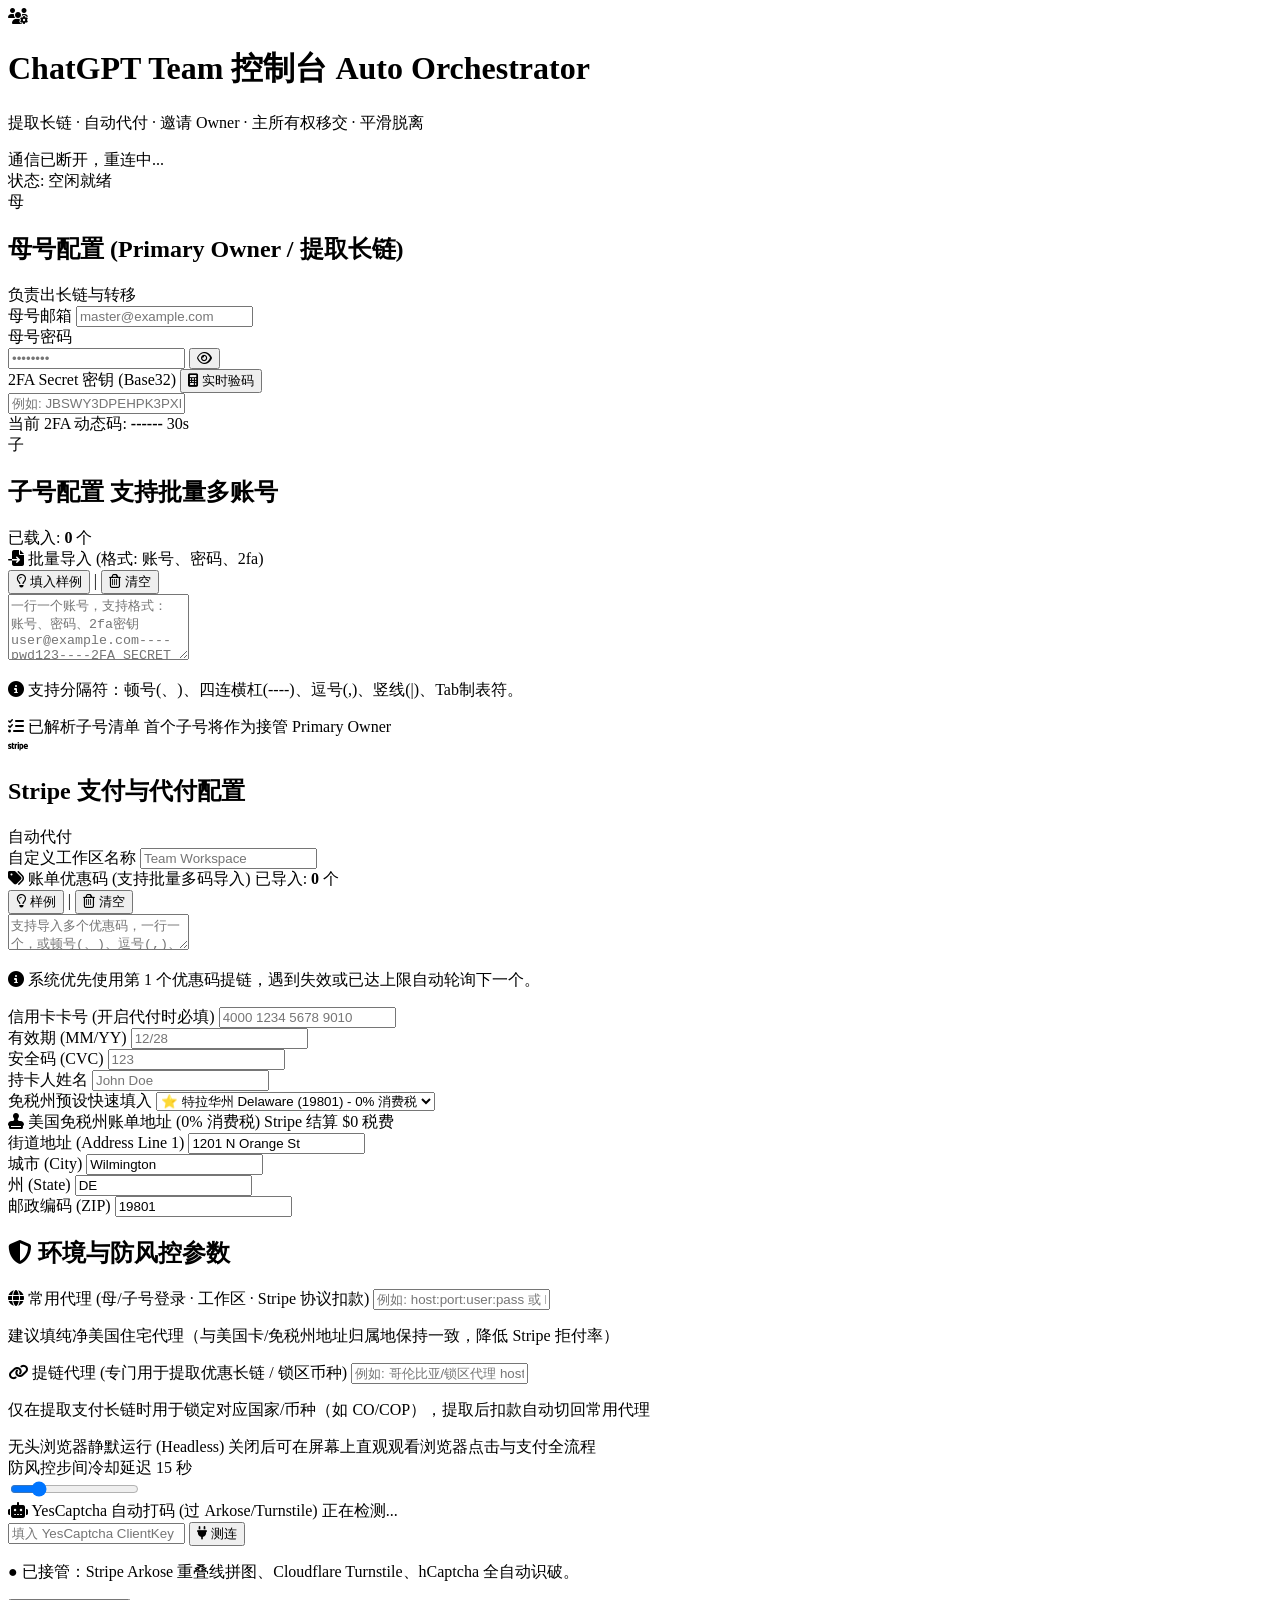
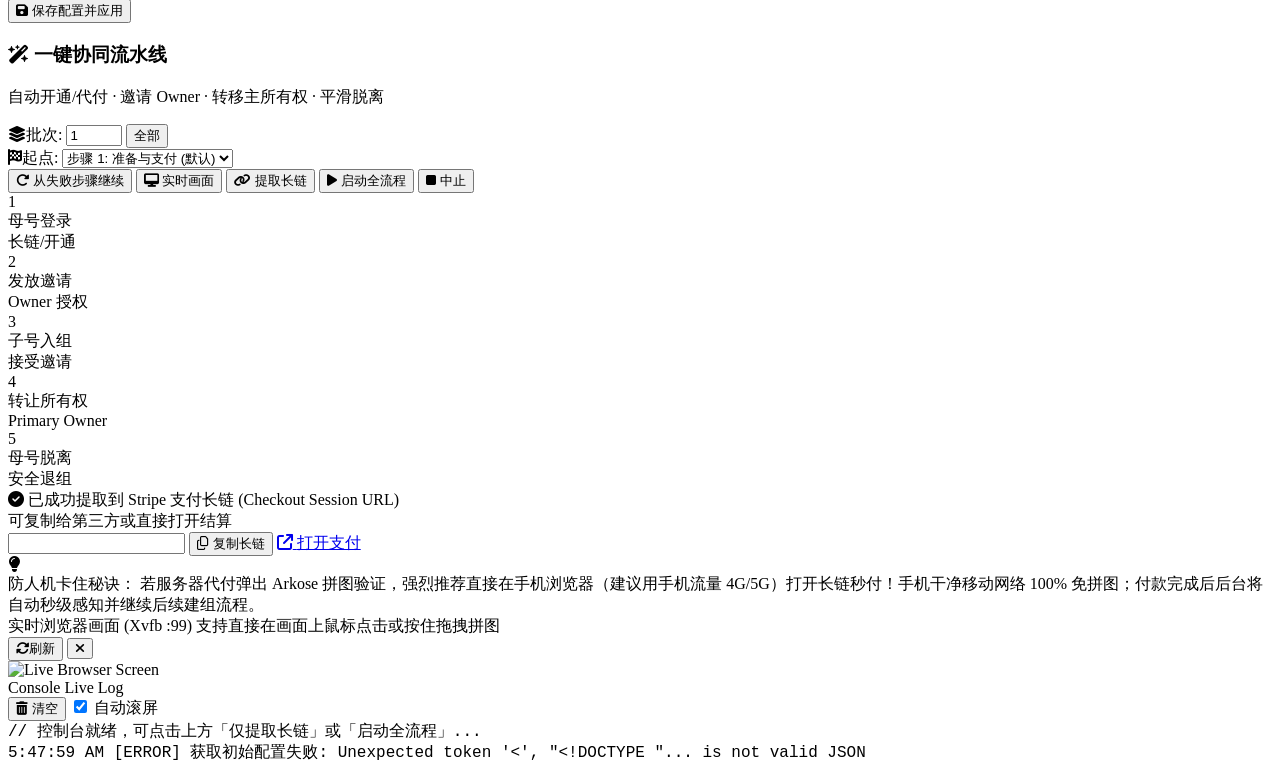
==== commit fa3f2225: "feat: 支持已用完子号与优惠码自动出队持久化，并新增多批次批量循环运行支持" ====
--- a/static/index.html
+++ b/static/index.html
@@ -393,6 +393,15 @@
           </div>
 
           <div class="flex flex-wrap items-center gap-2 w-full sm:w-auto">
+            <!-- 批量运行批次选择 -->
+            <div class="flex items-center space-x-1.5 bg-dark-950 border border-slate-700/80 rounded-xl px-2.5 py-2 text-xs text-slate-300">
+              <span class="text-slate-400 text-[11px] whitespace-nowrap flex items-center gap-1">
+                <i class="fa-solid fa-layer-group text-indigo-400"></i>批次:
+              </span>
+              <input id="batch_count_input" type="number" min="1" max="100" value="1" oninput="onBatchCountChange()" class="w-12 bg-slate-900 border border-slate-700 rounded px-1.5 py-0.5 text-center text-xs text-indigo-300 font-bold focus:outline-none focus:border-indigo-500" title="连续循环执行的批次数，每批开通1个工作区并交付给1个子号" />
+              <button onclick="setAllBatches()" class="text-[10px] px-1.5 py-0.5 rounded bg-indigo-500/20 hover:bg-indigo-500/30 text-indigo-300 font-medium transition" title="按当前剩余子号数量填满批次">全部</button>
+            </div>
+
             <!-- 起始步骤选择 (断点续跑支持) -->
             <div class="flex items-center space-x-1.5 bg-dark-950 border border-slate-700/80 rounded-xl px-2.5 py-2 text-xs text-slate-300">
               <span class="text-slate-400 text-[11px] whitespace-nowrap flex items-center gap-1">
@@ -1163,14 +1172,33 @@
       appendLog('info', `已手动设定任务执行起点为：【步骤 ${step}/5】`);
     }
 
-    function onStartStepChange() {
+    function onBatchCountChange() {
+      const count = parseInt(document.getElementById('batch_count_input')?.value) || 1;
       const step = parseInt(document.getElementById('start_step_select').value) || 1;
       const startBtnText = document.getElementById('btn-start-text');
-      if (step === 1) {
-        startBtnText.innerText = '启动全流程';
+      if (count > 1) {
+        startBtnText.innerText = `批量启动 (${count} 批)`;
       } else {
-        startBtnText.innerText = `从步骤 ${step} 启动`;
-      }
+        if (step === 1) {
+          startBtnText.innerText = '启动全流程';
+        } else {
+          startBtnText.innerText = `从步骤 ${step} 启动`;
+        }
+      }
+    }
+
+    function setAllBatches() {
+      const max = currentChildren.length > 0 ? currentChildren.length : 1;
+      const input = document.getElementById('batch_count_input');
+      if (input) {
+        input.value = max;
+        onBatchCountChange();
+        appendLog('info', `已将连续运行批次自动设定为剩余子号总数: 【${max} 批】`);
+      }
+    }
+
+    function onStartStepChange() {
+      onBatchCountChange();
     }
 
     function resumePipeline() {
@@ -1197,16 +1225,17 @@
       await saveConfig(true); // 启动前自动同步表单配置到后端与环境
 
       const targetStep = explicitStep || parseInt(document.getElementById('start_step_select').value) || 1;
+      const batchCount = parseInt(document.getElementById('batch_count_input')?.value) || 1;
 
       try {
         const res = await fetch('/api/pipeline/start', {
           method: 'POST',
           headers: {'Content-Type': 'application/json'},
-          body: JSON.stringify({ start_step: targetStep })
+          body: JSON.stringify({ start_step: targetStep, batch_count: batchCount })
         });
         const ret = await res.json();
         if (res.ok) {
-          appendLog('info', `已成功下发任务执行指令 (起始步骤: ${targetStep}/5)...`);
+          appendLog('info', `已成功下发任务执行指令 (起始步骤: ${targetStep}/5, 批次数: ${batchCount})...`);
           const resumeBtn = document.getElementById('btn-resume');
           if (resumeBtn) resumeBtn.classList.add('hidden');
         } else {
@@ -1260,6 +1289,21 @@
           updateUIState(msg.data);
         } else if (msg.type === 'checkout_link') {
           showCheckoutLink(msg.data.url);
+        } else if (msg.type === 'config_updated') {
+          if (msg.data.children_raw !== undefined) {
+            const rawEl = document.getElementById('children_raw');
+            if (rawEl) {
+              rawEl.value = msg.data.children_raw;
+              onChildrenRawInput();
+            }
+          }
+          if (msg.data.promo_codes_raw !== undefined) {
+            const promoEl = document.getElementById('promo_codes_raw');
+            if (promoEl) {
+              promoEl.value = msg.data.promo_codes_raw;
+              onPromoCodesRawInput();
+            }
+          }
         }
       };
     }
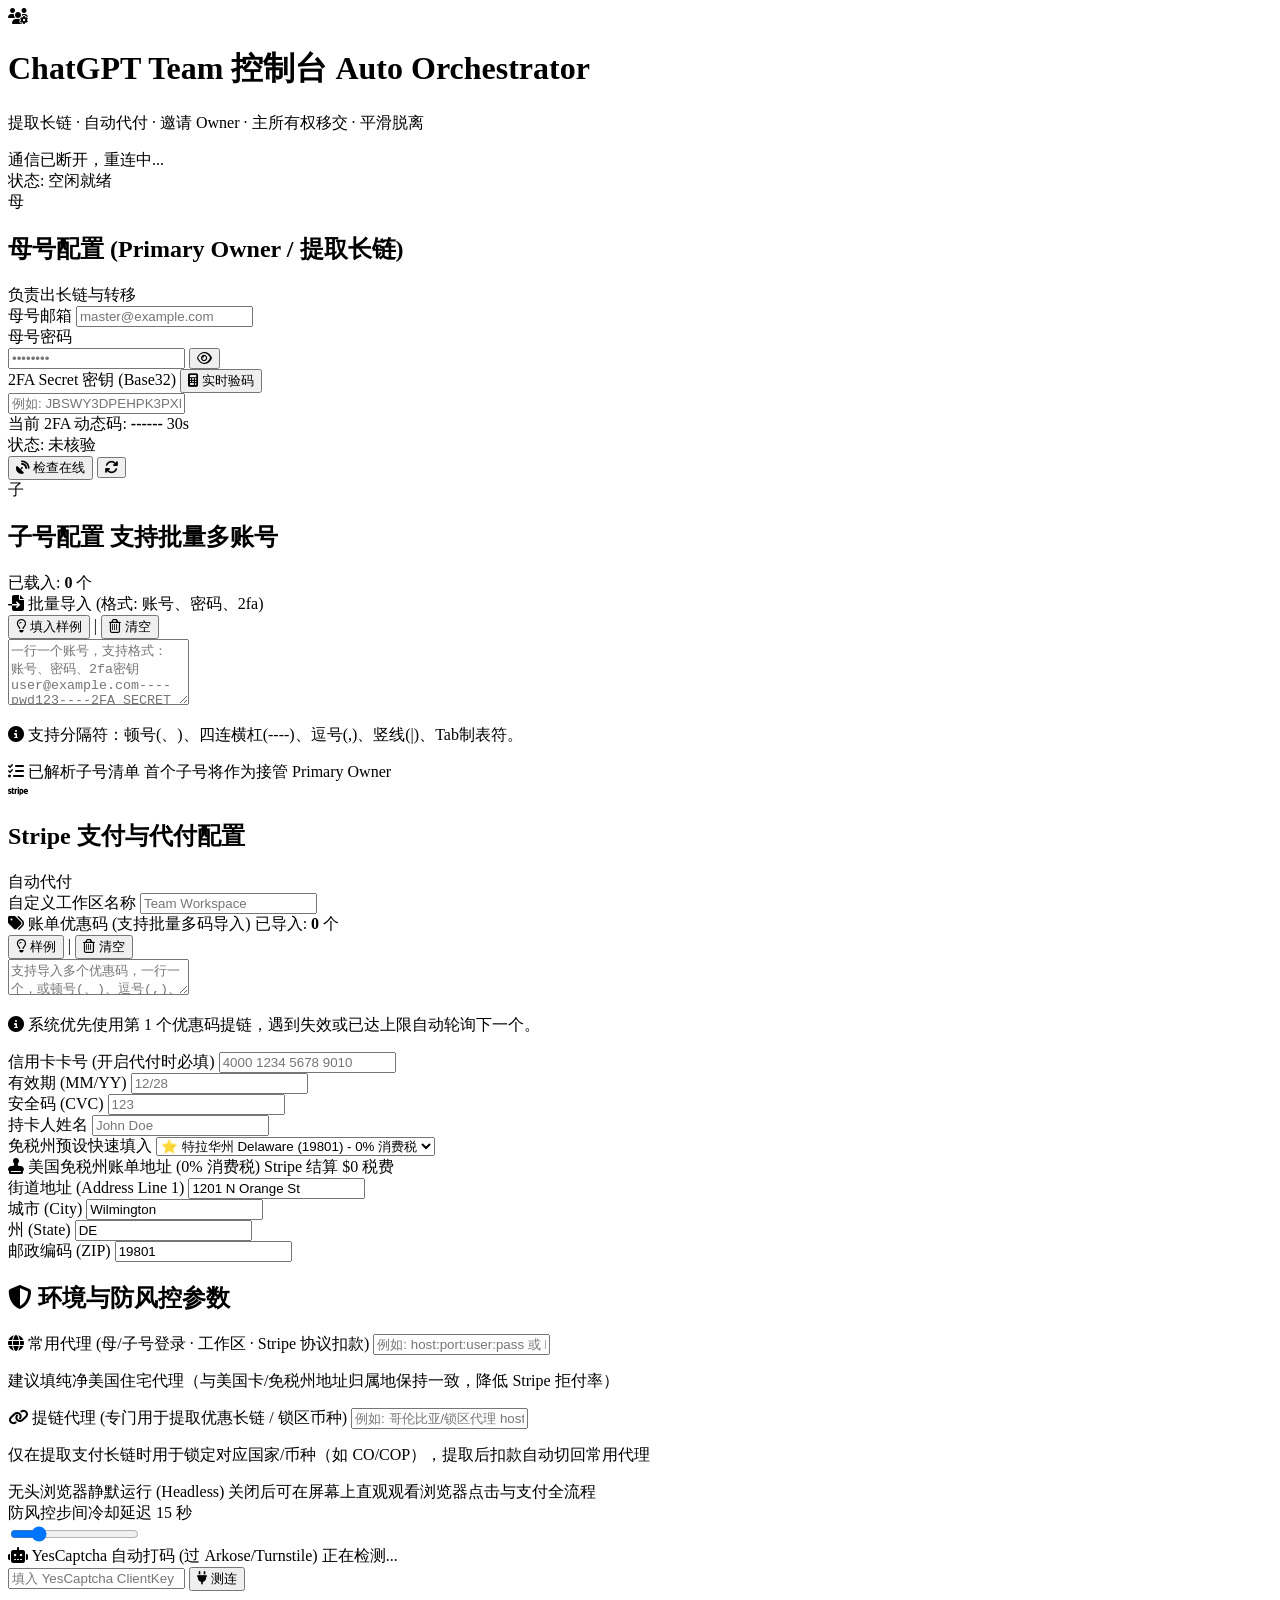
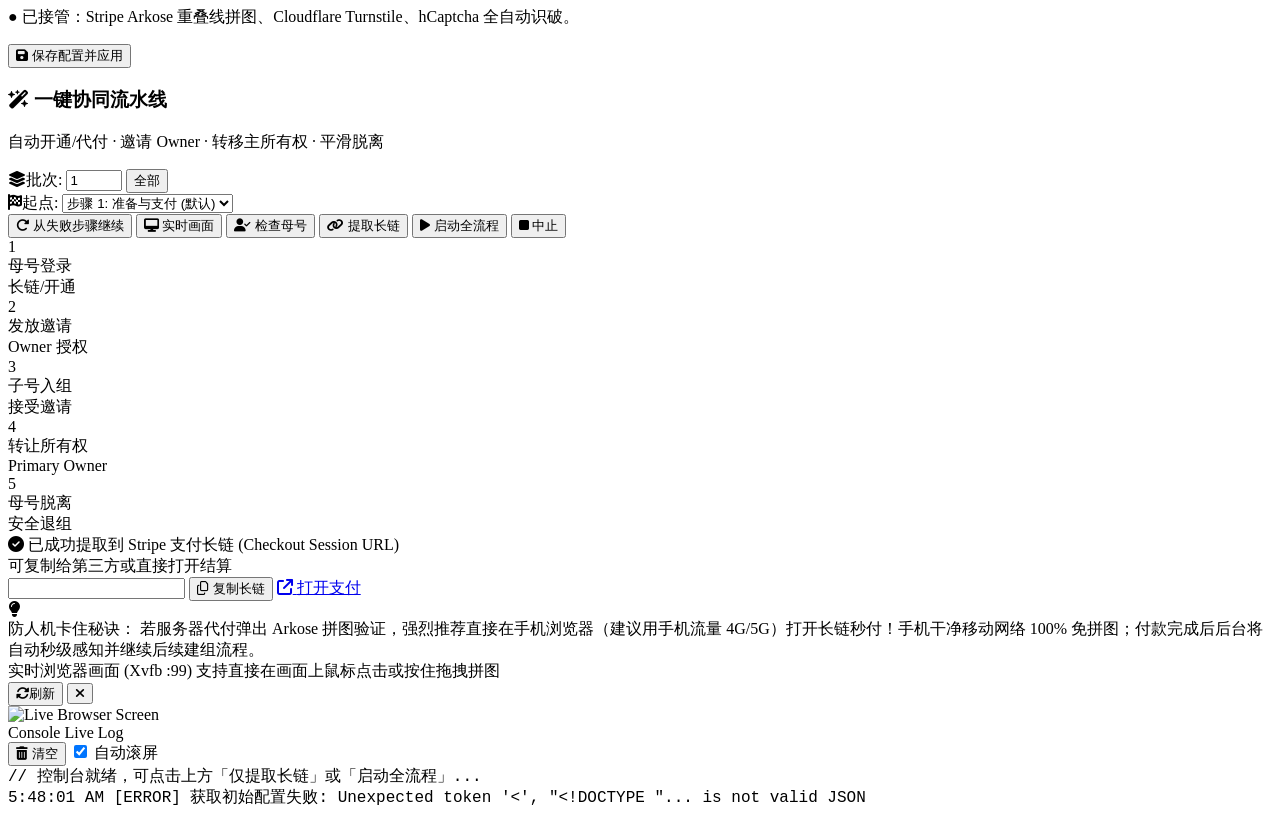
==== commit 898880c7: "feat: 增加母号在线状态深度核验端点与控制台一键检查/自动重登组件" ====
--- a/static/index.html
+++ b/static/index.html
@@ -122,6 +122,23 @@
               <span id="master_totp_timer" class="text-slate-400 text-[11px]">30s</span>
             </div>
           </div>
+
+          <!-- 母号在线状态指示与一键核验栏 -->
+          <div class="mt-3 pt-3 border-t border-slate-800 flex items-center justify-between">
+            <div class="flex items-center space-x-2 text-xs">
+              <span id="master_status_dot" class="w-2.5 h-2.5 rounded-full bg-slate-500"></span>
+              <span id="master_status_label" class="text-slate-400 font-medium">状态: 未核验</span>
+            </div>
+            <div class="flex items-center space-x-1.5">
+              <button id="btn_check_master" onclick="checkMasterStatus(true)" class="px-2.5 py-1 rounded-lg bg-amber-500/10 hover:bg-amber-500/20 text-amber-300 border border-amber-500/30 text-xs font-medium flex items-center space-x-1 transition">
+                <i id="btn_check_master_icon" class="fa-solid fa-satellite-dish"></i>
+                <span>检查在线</span>
+              </button>
+              <button onclick="reloginMaster()" class="px-2 py-1 rounded-lg bg-slate-800 hover:bg-slate-700 text-slate-300 border border-slate-700 text-xs transition" title="强制重新登录母号">
+                <i class="fa-solid fa-arrows-rotate"></i>
+              </button>
+            </div>
+          </div>
         </div>
       </div>
 
@@ -427,6 +444,11 @@
               <i class="fa-solid fa-desktop"></i>
               <span>实时画面</span>
             </button>
+            <!-- 检查母号状态按钮 -->
+            <button onclick="checkMasterStatus(true)" class="px-3 py-2.5 rounded-xl bg-slate-800 hover:bg-slate-700 text-amber-400 border border-amber-500/30 font-semibold text-xs flex items-center space-x-1.5 transition" title="检测母号是否处于有效登录状态，若掉线自动重登">
+              <i class="fa-solid fa-user-check"></i>
+              <span>检查母号</span>
+            </button>
             <!-- 仅提取长链按钮 -->
             <button onclick="extractLinkOnly()" class="px-3 py-2.5 rounded-xl bg-slate-800 hover:bg-slate-700 text-amber-300 border border-amber-500/30 font-semibold text-xs flex items-center space-x-1.5 transition">
               <i class="fa-solid fa-link"></i>
@@ -953,6 +975,10 @@
         document.getElementById('billing_zip').value = data.billing_zip || '19801';
         document.getElementById('yescaptcha_key').value = data.yescaptcha_key || '';
         checkYesCaptchaStatus(data.yescaptcha_key);
+
+        if (data.master_email) {
+          setTimeout(() => checkMasterStatus(false), 800);
+        }
 
       } catch (err) {
         appendLog('error', '获取初始配置失败: ' + err.message);
@@ -1252,6 +1278,84 @@
         const res = await fetch('/api/pipeline/stop', {method: 'POST'});
         const ret = await res.json();
         appendLog('warning', ret.message);
+      } catch (e) {
+        alert('请求异常: ' + e.message);
+      }
+    }
+
+    async function checkMasterStatus(autoLogin = true) {
+      const email = document.getElementById('master_email').value.trim();
+      const pass = document.getElementById('master_password').value.trim();
+      if (!email || !pass) {
+        alert('请先输入母号邮箱与密码！');
+        return;
+      }
+
+      await saveConfig(true);
+
+      const dot = document.getElementById('master_status_dot');
+      const label = document.getElementById('master_status_label');
+      const icon = document.getElementById('btn_check_master_icon');
+
+      if (dot) {
+        dot.className = 'w-2.5 h-2.5 rounded-full bg-amber-400 animate-ping';
+      }
+      if (label) {
+        label.innerText = '状态: 正在核验...';
+        label.className = 'text-amber-400 font-medium';
+      }
+      if (icon) {
+        icon.className = 'fa-solid fa-spinner fa-spin';
+      }
+
+      appendLog('info', `正在向母号常驻浏览器发送会话在线健康核验 (母号: ${email})...`);
+
+      try {
+        const res = await fetch('/api/master/check-status', {
+          method: 'POST',
+          headers: {'Content-Type': 'application/json'},
+          body: JSON.stringify({ auto_relogin_if_expired: autoLogin })
+        });
+        const ret = await res.json();
+        if (res.ok && ret.logged_in) {
+          if (dot) dot.className = 'w-2.5 h-2.5 rounded-full bg-emerald-400 shadow-sm shadow-emerald-400/50';
+          if (label) {
+            label.innerText = '状态: 在线 (有效)';
+            label.className = 'text-emerald-400 font-medium';
+          }
+          appendLog('success', `✅ 母号状态核验通过: 处于正常有效在线状态 (UserID: ${ret.user_id || '已就绪'})`);
+        } else {
+          if (dot) dot.className = 'w-2.5 h-2.5 rounded-full bg-rose-500 shadow-sm shadow-rose-500/50';
+          if (label) {
+            label.innerText = '状态: 离线 / 已失效';
+            label.className = 'text-rose-400 font-medium';
+          }
+          appendLog('warning', `⚠️ 母号状态检查未通过: ${ret.message || ret.detail || '会话已过期'}`);
+        }
+      } catch (e) {
+        if (dot) dot.className = 'w-2.5 h-2.5 rounded-full bg-rose-500';
+        if (label) {
+          label.innerText = '状态: 检测异常';
+          label.className = 'text-rose-400 font-medium';
+        }
+        appendLog('error', `核验母号状态网络请求失败: ${e.message}`);
+      } finally {
+        if (icon) icon.className = 'fa-solid fa-satellite-dish';
+      }
+    }
+
+    async function reloginMaster() {
+      if (!confirm('确定要强制重新拉起母号登录与 2FA 认证吗？')) return;
+      await saveConfig(true);
+      appendLog('info', '正在下发母号强制重新认证指令...');
+      try {
+        const res = await fetch('/api/master/relogin', {method: 'POST'});
+        const ret = await res.json();
+        if (res.ok && ret.status === 'success') {
+          checkMasterStatus(false);
+        } else {
+          alert(ret.detail || ret.message || '重登失败');
+        }
       } catch (e) {
         alert('请求异常: ' + e.message);
       }
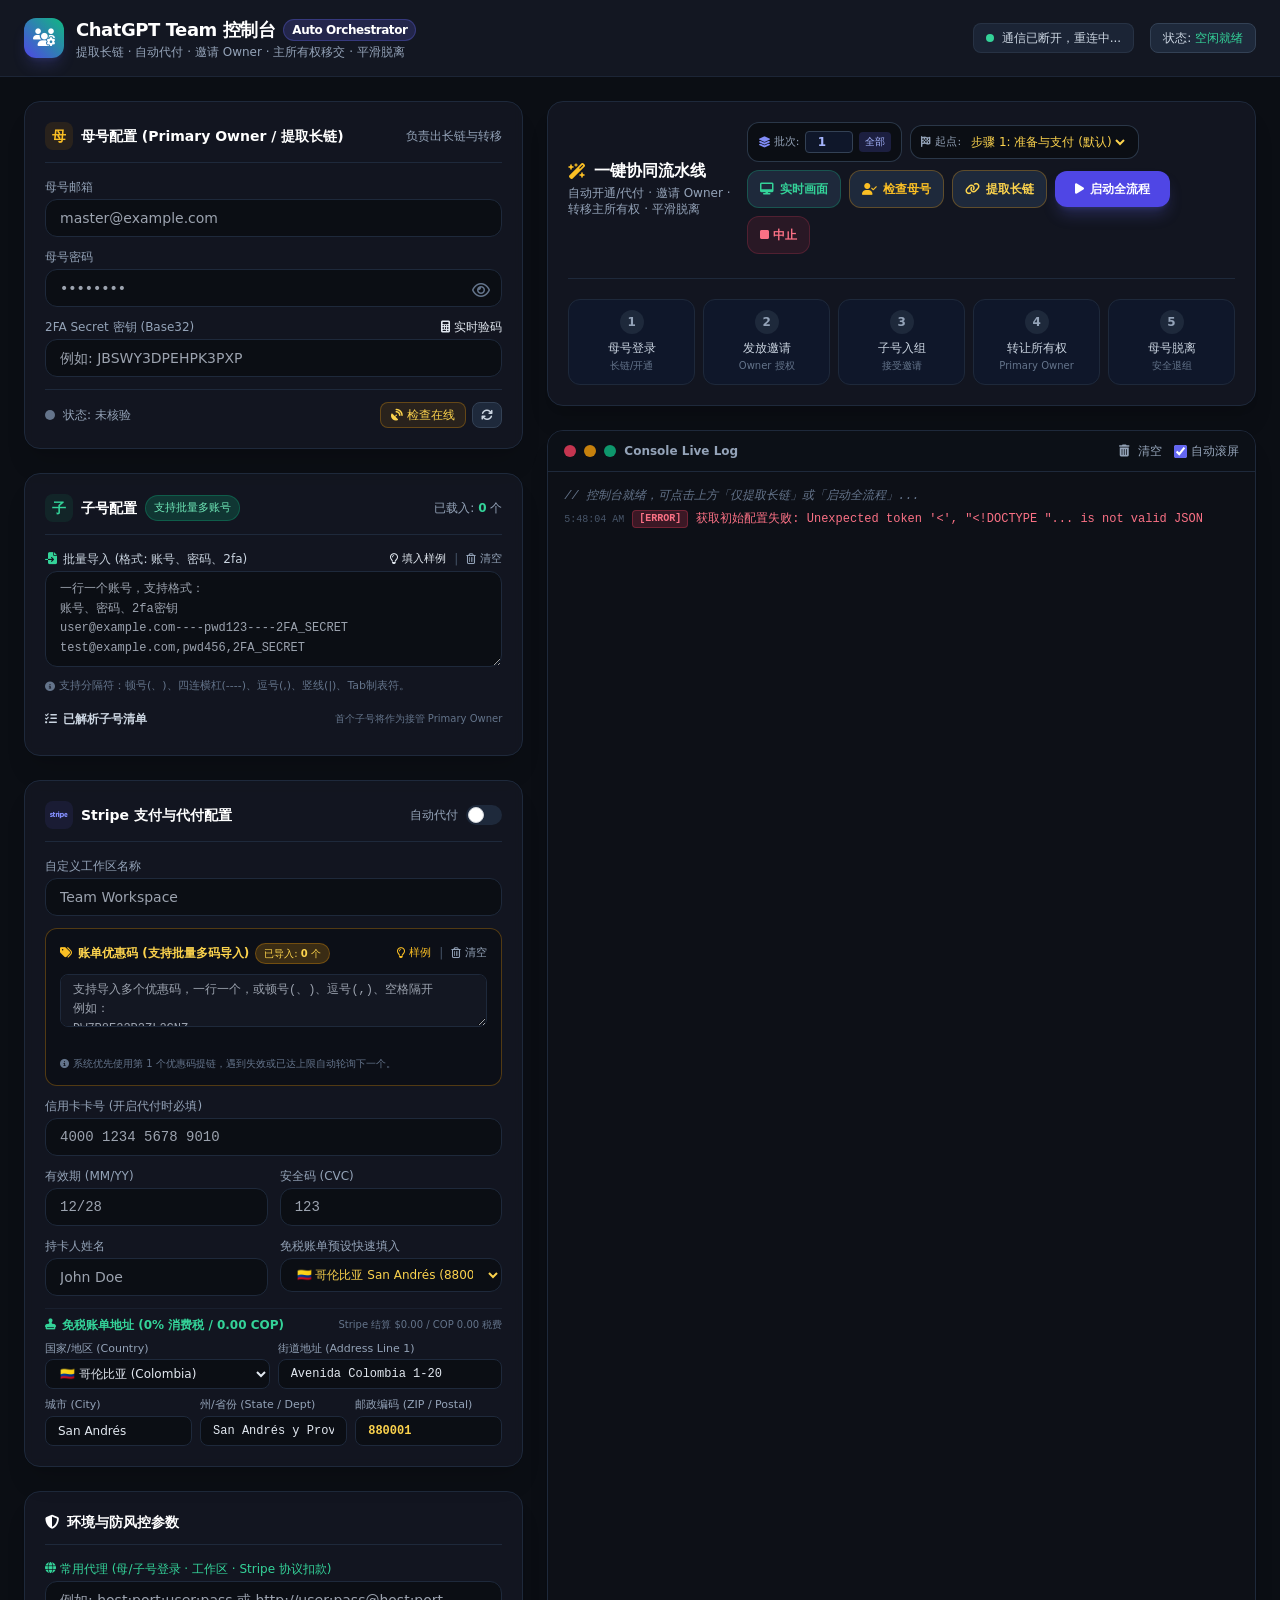
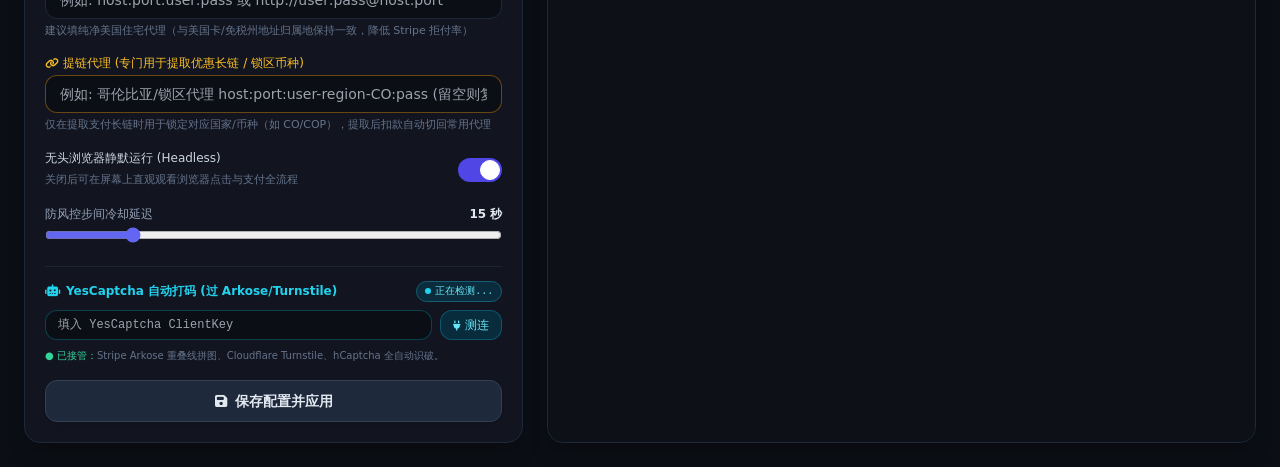
==== commit 3ad743cb: "feat(security): 防风控特征伪装与服务器公网安全鉴权加固 - 动态时区与地理对齐：通过代理出口探测自动校准 timezone 与 locale，消除 GeoIP 冲突 - Xvfb 显卡" ====
--- a/static/index.html
+++ b/static/index.html
@@ -4,10 +4,18 @@
   <meta charset="UTF-8">
   <meta name="viewport" content="width=device-width, initial-scale=1.0">
   <title>ChatGPT Team 自动化协同控制台</title>
-  <!-- Tailwind CSS CDN -->
-  <script src="https://cdn.tailwindcss.com"></script>
-  <!-- FontAwesome Icons -->
-  <link rel="stylesheet" href="https://cdnjs.cloudflare.com/ajax/libs/font-awesome/6.4.0/css/all.min.css">
+  <!-- 预编译零依赖核心样式表 (保证瞬间首屏渲染，彻底免受 CDN 波动影响) -->
+  <link rel="stylesheet" href="/static/app.css">
+  <!-- 本地化 Tailwind CSS (带双 CDN 容灾降级，杜绝样式丢失) -->
+  <script src="/static/tailwind.min.js"></script>
+  <script>
+    if (!window.tailwind) {
+      document.write('<script src="https://cdn.bootcdn.net/ajax/libs/tailwindcss/3.4.1/tailwind.min.js"><\/script>');
+    }
+  </script>
+  <!-- FontAwesome 图标库 (本地优先 + 国内极速镜像兜底) -->
+  <link rel="stylesheet" href="/static/all.min.css">
+  <link rel="stylesheet" href="https://cdn.bootcdn.net/ajax/libs/font-awesome/6.4.0/css/all.min.css">
   <script>
     tailwind.config = {
       darkMode: 'class',
@@ -279,8 +287,9 @@
               <input type="text" id="card_name" placeholder="John Doe" class="w-full bg-dark-950 border border-slate-800 rounded-xl px-3.5 py-2 text-sm text-slate-200 focus:outline-none focus:border-brand-500 transition">
             </div>
             <div>
-              <label class="block text-xs font-medium text-slate-400 mb-1">免税州预设快速填入</label>
+              <label class="block text-xs font-medium text-slate-400 mb-1">免税账单预设快速填入</label>
               <select id="tax_free_preset" onchange="applyTaxFreePreset(this.value)" class="w-full bg-dark-950 border border-slate-800 rounded-xl px-3 py-2 text-xs text-amber-300 focus:outline-none focus:border-brand-500 transition">
+                <option value="co">🇨🇴 哥伦比亚 San Andrés (880001) - 0% 消费税 (推荐)</option>
                 <option value="de">⭐ 特拉华州 Delaware (19801) - 0% 消费税</option>
                 <option value="or">🌲 俄勒冈州 Oregon (97232) - 0% 消费税</option>
                 <option value="mt">🏔️ 蒙大拿州 Montana (59601) - 0% 消费税</option>
@@ -288,33 +297,42 @@
             </div>
           </div>
 
-          <!-- 美国免税地址详情 -->
+          <!-- 免税账单地址配置 -->
           <div class="pt-2 border-t border-slate-800/60">
             <div class="flex items-center justify-between mb-2">
               <span class="text-xs font-semibold text-emerald-400 flex items-center gap-1.5">
-                <i class="fa-solid fa-stamp text-[11px]"></i> 美国免税州账单地址 (0% 消费税)
+                <i class="fa-solid fa-stamp text-[11px]"></i> 免税账单地址 (0% 消费税 / 0.00 COP)
               </span>
-              <span class="text-[10px] text-slate-500">Stripe 结算 $0 税费</span>
+              <span class="text-[10px] text-slate-500">Stripe 结算 $0.00 / COP 0.00 税费</span>
             </div>
 
             <div class="space-y-2">
-              <div>
-                <label class="block text-[11px] text-slate-400 mb-0.5">街道地址 (Address Line 1)</label>
-                <input type="text" id="billing_line1" value="1201 N Orange St" placeholder="1201 N Orange St" class="w-full bg-dark-950 border border-slate-800 rounded-lg px-3 py-1.5 text-xs text-slate-200 font-mono focus:outline-none focus:border-brand-500">
+              <div class="grid grid-cols-2 gap-2">
+                <div>
+                  <label class="block text-[11px] text-slate-400 mb-0.5">国家/地区 (Country)</label>
+                  <select id="billing_country" class="w-full bg-dark-950 border border-slate-800 rounded-lg px-2.5 py-1.5 text-xs text-slate-200 focus:outline-none focus:border-brand-500">
+                    <option value="CO">🇨🇴 哥伦比亚 (Colombia)</option>
+                    <option value="US">🇺🇸 美国 (United States)</option>
+                  </select>
+                </div>
+                <div>
+                  <label class="block text-[11px] text-slate-400 mb-0.5">街道地址 (Address Line 1)</label>
+                  <input type="text" id="billing_line1" value="Avenida Colombia 1-20" placeholder="Avenida Colombia 1-20" class="w-full bg-dark-950 border border-slate-800 rounded-lg px-3 py-1.5 text-xs text-slate-200 font-mono focus:outline-none focus:border-brand-500">
+                </div>
               </div>
 
               <div class="grid grid-cols-3 gap-2">
                 <div>
                   <label class="block text-[11px] text-slate-400 mb-0.5">城市 (City)</label>
-                  <input type="text" id="billing_city" value="Wilmington" placeholder="Wilmington" class="w-full bg-dark-950 border border-slate-800 rounded-lg px-3 py-1.5 text-xs text-slate-200 focus:outline-none focus:border-brand-500">
+                  <input type="text" id="billing_city" value="San Andrés" placeholder="San Andrés" class="w-full bg-dark-950 border border-slate-800 rounded-lg px-3 py-1.5 text-xs text-slate-200 focus:outline-none focus:border-brand-500">
                 </div>
                 <div>
-                  <label class="block text-[11px] text-slate-400 mb-0.5">州 (State)</label>
-                  <input type="text" id="billing_state" value="DE" placeholder="DE" class="w-full bg-dark-950 border border-slate-800 rounded-lg px-3 py-1.5 text-xs text-slate-200 uppercase font-mono focus:outline-none focus:border-brand-500">
+                  <label class="block text-[11px] text-slate-400 mb-0.5">州/省份 (State / Dept)</label>
+                  <input type="text" id="billing_state" value="San Andrés y Providencia" placeholder="San Andrés y Providencia" class="w-full bg-dark-950 border border-slate-800 rounded-lg px-3 py-1.5 text-xs text-slate-200 font-mono focus:outline-none focus:border-brand-500">
                 </div>
                 <div>
-                  <label class="block text-[11px] text-slate-400 mb-0.5">邮政编码 (ZIP)</label>
-                  <input type="text" id="billing_zip" value="19801" placeholder="19801" class="w-full bg-dark-950 border border-slate-800 rounded-lg px-3 py-1.5 text-xs text-amber-300 font-mono font-bold focus:outline-none focus:border-brand-500">
+                  <label class="block text-[11px] text-slate-400 mb-0.5">邮政编码 (ZIP / Postal)</label>
+                  <input type="text" id="billing_zip" value="880001" placeholder="880001" class="w-full bg-dark-950 border border-slate-800 rounded-lg px-3 py-1.5 text-xs text-amber-300 font-mono font-bold focus:outline-none focus:border-brand-500">
                 </div>
               </div>
             </div>
@@ -969,16 +987,15 @@
         document.getElementById('card_cvc').value = data.card_cvc || '';
         document.getElementById('card_name').value = data.card_name || '';
         document.getElementById('auto_pay').checked = !!data.auto_pay;
-        document.getElementById('billing_line1').value = data.billing_line1 || '1201 N Orange St';
-        document.getElementById('billing_city').value = data.billing_city || 'Wilmington';
-        document.getElementById('billing_state').value = data.billing_state || 'DE';
-        document.getElementById('billing_zip').value = data.billing_zip || '19801';
+        document.getElementById('billing_country').value = data.billing_country || 'CO';
+        document.getElementById('billing_line1').value = data.billing_line1 || 'Avenida Colombia 1-20';
+        document.getElementById('billing_city').value = data.billing_city || 'San Andrés';
+        document.getElementById('billing_state').value = data.billing_state || 'San Andrés y Providencia';
+        document.getElementById('billing_zip').value = data.billing_zip || '880001';
         document.getElementById('yescaptcha_key').value = data.yescaptcha_key || '';
         checkYesCaptchaStatus(data.yescaptcha_key);
 
-        if (data.master_email) {
-          setTimeout(() => checkMasterStatus(false), 800);
-        }
+        // 已关闭自动触发母号检测，改为用户手动在手机/控制台点击【检测母号】或【检查在线】按钮触发
 
       } catch (err) {
         appendLog('error', '获取初始配置失败: ' + err.message);
@@ -986,17 +1003,26 @@
     }
 
     function applyTaxFreePreset(val) {
-      if (val === 'de') {
+      if (val === 'co') {
+        document.getElementById('billing_country').value = 'CO';
+        document.getElementById('billing_line1').value = 'Avenida Colombia 1-20';
+        document.getElementById('billing_city').value = 'San Andrés';
+        document.getElementById('billing_state').value = 'San Andrés y Providencia';
+        document.getElementById('billing_zip').value = '880001';
+      } else if (val === 'de') {
+        document.getElementById('billing_country').value = 'US';
         document.getElementById('billing_line1').value = '1201 N Orange St';
         document.getElementById('billing_city').value = 'Wilmington';
         document.getElementById('billing_state').value = 'DE';
         document.getElementById('billing_zip').value = '19801';
       } else if (val === 'or') {
+        document.getElementById('billing_country').value = 'US';
         document.getElementById('billing_line1').value = '650 NE Holladay St';
         document.getElementById('billing_city').value = 'Portland';
         document.getElementById('billing_state').value = 'OR';
         document.getElementById('billing_zip').value = '97232';
       } else if (val === 'mt') {
+        document.getElementById('billing_country').value = 'US';
         document.getElementById('billing_line1').value = '1300 11th Ave';
         document.getElementById('billing_city').value = 'Helena';
         document.getElementById('billing_state').value = 'MT';
@@ -1039,7 +1065,7 @@
         card_cvc: document.getElementById('card_cvc').value.trim(),
         card_name: document.getElementById('card_name').value.trim(),
         auto_pay: document.getElementById('auto_pay').checked,
-        billing_country: 'US',
+        billing_country: (document.getElementById('billing_country') ? document.getElementById('billing_country').value.trim() : 'CO') || 'CO',
         billing_line1: document.getElementById('billing_line1').value.trim(),
         billing_city: document.getElementById('billing_city').value.trim(),
         billing_state: document.getElementById('billing_state').value.trim(),
--- a/static/app.css
+++ b/static/app.css
@@ -0,0 +1 @@
+*, ::before, ::after{--tw-border-spacing-x:0;--tw-border-spacing-y:0;--tw-translate-x:0;--tw-translate-y:0;--tw-rotate:0;--tw-skew-x:0;--tw-skew-y:0;--tw-scale-x:1;--tw-scale-y:1;--tw-pan-x: ;--tw-pan-y: ;--tw-pinch-zoom: ;--tw-scroll-snap-strictness:proximity;--tw-gradient-from-position: ;--tw-gradient-via-position: ;--tw-gradient-to-position: ;--tw-ordinal: ;--tw-slashed-zero: ;--tw-numeric-figure: ;--tw-numeric-spacing: ;--tw-numeric-fraction: ;--tw-ring-inset: ;--tw-ring-offset-width:0px;--tw-ring-offset-color:#fff;--tw-ring-color:rgb(59 130 246 / 0.5);--tw-ring-offset-shadow:0 0 #0000;--tw-ring-shadow:0 0 #0000;--tw-shadow:0 0 #0000;--tw-shadow-colored:0 0 #0000;--tw-blur: ;--tw-brightness: ;--tw-contrast: ;--tw-grayscale: ;--tw-hue-rotate: ;--tw-invert: ;--tw-saturate: ;--tw-sepia: ;--tw-drop-shadow: ;--tw-backdrop-blur: ;--tw-backdrop-brightness: ;--tw-backdrop-contrast: ;--tw-backdrop-grayscale: ;--tw-backdrop-hue-rotate: ;--tw-backdrop-invert: ;--tw-backdrop-opacity: ;--tw-backdrop-saturate: ;--tw-backdrop-sepia: ;--tw-contain-size: ;--tw-contain-layout: ;--tw-contain-paint: ;--tw-contain-style: }::backdrop{--tw-border-spacing-x:0;--tw-border-spacing-y:0;--tw-translate-x:0;--tw-translate-y:0;--tw-rotate:0;--tw-skew-x:0;--tw-skew-y:0;--tw-scale-x:1;--tw-scale-y:1;--tw-pan-x: ;--tw-pan-y: ;--tw-pinch-zoom: ;--tw-scroll-snap-strictness:proximity;--tw-gradient-from-position: ;--tw-gradient-via-position: ;--tw-gradient-to-position: ;--tw-ordinal: ;--tw-slashed-zero: ;--tw-numeric-figure: ;--tw-numeric-spacing: ;--tw-numeric-fraction: ;--tw-ring-inset: ;--tw-ring-offset-width:0px;--tw-ring-offset-color:#fff;--tw-ring-color:rgb(59 130 246 / 0.5);--tw-ring-offset-shadow:0 0 #0000;--tw-ring-shadow:0 0 #0000;--tw-shadow:0 0 #0000;--tw-shadow-colored:0 0 #0000;--tw-blur: ;--tw-brightness: ;--tw-contrast: ;--tw-grayscale: ;--tw-hue-rotate: ;--tw-invert: ;--tw-saturate: ;--tw-sepia: ;--tw-drop-shadow: ;--tw-backdrop-blur: ;--tw-backdrop-brightness: ;--tw-backdrop-contrast: ;--tw-backdrop-grayscale: ;--tw-backdrop-hue-rotate: ;--tw-backdrop-invert: ;--tw-backdrop-opacity: ;--tw-backdrop-saturate: ;--tw-backdrop-sepia: ;--tw-contain-size: ;--tw-contain-layout: ;--tw-contain-paint: ;--tw-contain-style: }/* ! tailwindcss v3.4.17 | MIT License | https://tailwindcss.com */*,::after,::before{box-sizing:border-box;border-width:0;border-style:solid;border-color:#e5e7eb}::after,::before{--tw-content:''}:host,html{line-height:1.5;-webkit-text-size-adjust:100%;-moz-tab-size:4;tab-size:4;font-family:ui-sans-serif, system-ui, sans-serif, "Apple Color Emoji", "Segoe UI Emoji", "Segoe UI Symbol", "Noto Color Emoji";font-feature-settings:normal;font-variation-settings:normal;-webkit-tap-highlight-color:transparent}body{margin:0;line-height:inherit}hr{height:0;color:inherit;border-top-width:1px}abbr:where([title]){-webkit-text-decoration:underline dotted;text-decoration:underline dotted}h1,h2,h3,h4,h5,h6{font-size:inherit;font-weight:inherit}a{color:inherit;text-decoration:inherit}b,strong{font-weight:bolder}code,kbd,pre,samp{font-family:ui-monospace, SFMono-Regular, Menlo, Monaco, Consolas, "Liberation Mono", "Courier New", monospace;font-feature-settings:normal;font-variation-settings:normal;font-size:1em}small{font-size:80%}sub,sup{font-size:75%;line-height:0;position:relative;vertical-align:baseline}sub{bottom:-.25em}sup{top:-.5em}table{text-indent:0;border-color:inherit;border-collapse:collapse}button,input,optgroup,select,textarea{font-family:inherit;font-feature-settings:inherit;font-variation-settings:inherit;font-size:100%;font-weight:inherit;line-height:inherit;letter-spacing:inherit;color:inherit;margin:0;padding:0}button,select{text-transform:none}button,input:where([type=button]),input:where([type=reset]),input:where([type=submit]){-webkit-appearance:button;background-color:transparent;background-image:none}:-moz-focusring{outline:auto}:-moz-ui-invalid{box-shadow:none}progress{vertical-align:baseline}::-webkit-inner-spin-button,::-webkit-outer-spin-button{height:auto}[type=search]{-webkit-appearance:textfield;outline-offset:-2px}::-webkit-search-decoration{-webkit-appearance:none}::-webkit-file-upload-button{-webkit-appearance:button;font:inherit}summary{display:list-item}blockquote,dd,dl,figure,h1,h2,h3,h4,h5,h6,hr,p,pre{margin:0}fieldset{margin:0;padding:0}legend{padding:0}menu,ol,ul{list-style:none;margin:0;padding:0}dialog{padding:0}textarea{resize:vertical}input::placeholder,textarea::placeholder{opacity:1;color:#9ca3af}[role=button],button{cursor:pointer}:disabled{cursor:default}audio,canvas,embed,iframe,img,object,svg,video{display:block;vertical-align:middle}img,video{max-width:100%;height:auto}[hidden]:where(:not([hidden=until-found])){display:none}.sr-only{position:absolute;width:1px;height:1px;padding:0;margin:-1px;overflow:hidden;clip:rect(0, 0, 0, 0);white-space:nowrap;border-width:0}.absolute{position:absolute}.relative{position:relative}.sticky{position:sticky}.right-3{right:0.75rem}.top-0{top:0px}.top-2\.5{top:0.625rem}.z-50{z-index:50}.mx-auto{margin-left:auto;margin-right:auto}.mb-0\.5{margin-bottom:0.125rem}.mb-1{margin-bottom:0.25rem}.mb-1\.5{margin-bottom:0.375rem}.mb-2{margin-bottom:0.5rem}.mb-4{margin-bottom:1rem}.ml-2{margin-left:0.5rem}.mr-1{margin-right:0.25rem}.mt-0\.5{margin-top:0.125rem}.mt-1{margin-top:0.25rem}.mt-1\.5{margin-top:0.375rem}.mt-2\.5{margin-top:0.625rem}.mt-3{margin-top:0.75rem}.mt-6{margin-top:1.5rem}.ml-1{margin-left:0.25rem}.block{display:block}.inline-block{display:inline-block}.flex{display:flex}.inline-flex{display:inline-flex}.grid{display:grid}.hidden{display:none}.h-1\.5{height:0.375rem}.h-10{height:2.5rem}.h-2{height:0.5rem}.h-2\.5{height:0.625rem}.h-3{height:0.75rem}.h-5{height:1.25rem}.h-6{height:1.5rem}.h-7{height:1.75rem}.h-auto{height:auto}.max-h-56{max-height:14rem}.min-h-\[420px\]{min-height:420px}.min-h-screen{min-height:100vh}.w-1\.5{width:0.375rem}.w-10{width:2.5rem}.w-11{width:2.75rem}.w-12{width:3rem}.w-2{width:0.5rem}.w-2\.5{width:0.625rem}.w-3{width:0.75rem}.w-6{width:1.5rem}.w-7{width:1.75rem}.w-9{width:2.25rem}.w-full{width:100%}.w-5{width:1.25rem}.max-w-7xl{max-width:80rem}.max-w-\[120px\]{max-width:120px}.flex-1{flex:1 1 0%}@keyframes pulse{50%{opacity:.5}}.animate-pulse{animation:pulse 2s cubic-bezier(0.4, 0, 0.6, 1) infinite}@keyframes ping{75%, 100%{transform:scale(2);opacity:0}}.animate-ping{animation:ping 1s cubic-bezier(0, 0, 0.2, 1) infinite}.cursor-crosshair{cursor:crosshair}.cursor-pointer{cursor:pointer}.select-none{-webkit-user-select:none;user-select:none}.select-all{-webkit-user-select:all;user-select:all}.resize-y{resize:vertical}.grid-cols-1{grid-template-columns:repeat(1, minmax(0, 1fr))}.grid-cols-2{grid-template-columns:repeat(2, minmax(0, 1fr))}.grid-cols-3{grid-template-columns:repeat(3, minmax(0, 1fr))}.grid-cols-5{grid-template-columns:repeat(5, minmax(0, 1fr))}.flex-col{flex-direction:column}.flex-wrap{flex-wrap:wrap}.items-start{align-items:flex-start}.items-center{align-items:center}.justify-center{justify-content:center}.justify-between{justify-content:space-between}.gap-1{gap:0.25rem}.gap-1\.5{gap:0.375rem}.gap-2{gap:0.5rem}.gap-3{gap:0.75rem}.gap-4{gap:1rem}.gap-6{gap:1.5rem}.space-x-1 > :not([hidden]) ~ :not([hidden]){--tw-space-x-reverse:0;margin-right:calc(0.25rem * var(--tw-space-x-reverse));margin-left:calc(0.25rem * calc(1 - var(--tw-space-x-reverse)))}.space-x-1\.5 > :not([hidden]) ~ :not([hidden]){--tw-space-x-reverse:0;margin-right:calc(0.375rem * var(--tw-space-x-reverse));margin-left:calc(0.375rem * calc(1 - var(--tw-space-x-reverse)))}.space-x-2 > :not([hidden]) ~ :not([hidden]){--tw-space-x-reverse:0;margin-right:calc(0.5rem * var(--tw-space-x-reverse));margin-left:calc(0.5rem * calc(1 - var(--tw-space-x-reverse)))}.space-x-3 > :not([hidden]) ~ :not([hidden]){--tw-space-x-reverse:0;margin-right:calc(0.75rem * var(--tw-space-x-reverse));margin-left:calc(0.75rem * calc(1 - var(--tw-space-x-reverse)))}.space-x-4 > :not([hidden]) ~ :not([hidden]){--tw-space-x-reverse:0;margin-right:calc(1rem * var(--tw-space-x-reverse));margin-left:calc(1rem * calc(1 - var(--tw-space-x-reverse)))}.space-y-1\.5 > :not([hidden]) ~ :not([hidden]){--tw-space-y-reverse:0;margin-top:calc(0.375rem * calc(1 - var(--tw-space-y-reverse)));margin-bottom:calc(0.375rem * var(--tw-space-y-reverse))}.space-y-2 > :not([hidden]) ~ :not([hidden]){--tw-space-y-reverse:0;margin-top:calc(0.5rem * calc(1 - var(--tw-space-y-reverse)));margin-bottom:calc(0.5rem * var(--tw-space-y-reverse))}.space-y-2\.5 > :not([hidden]) ~ :not([hidden]){--tw-space-y-reverse:0;margin-top:calc(0.625rem * calc(1 - var(--tw-space-y-reverse)));margin-bottom:calc(0.625rem * var(--tw-space-y-reverse))}.space-y-3 > :not([hidden]) ~ :not([hidden]){--tw-space-y-reverse:0;margin-top:calc(0.75rem * calc(1 - var(--tw-space-y-reverse)));margin-bottom:calc(0.75rem * var(--tw-space-y-reverse))}.space-y-4 > :not([hidden]) ~ :not([hidden]){--tw-space-y-reverse:0;margin-top:calc(1rem * calc(1 - var(--tw-space-y-reverse)));margin-bottom:calc(1rem * var(--tw-space-y-reverse))}.space-y-6 > :not([hidden]) ~ :not([hidden]){--tw-space-y-reverse:0;margin-top:calc(1.5rem * calc(1 - var(--tw-space-y-reverse)));margin-bottom:calc(1.5rem * var(--tw-space-y-reverse))}.overflow-hidden{overflow:hidden}.overflow-y-auto{overflow-y:auto}.truncate{overflow:hidden;text-overflow:ellipsis;white-space:nowrap}.whitespace-nowrap{white-space:nowrap}.rounded{border-radius:0.25rem}.rounded-2xl{border-radius:1rem}.rounded-full{border-radius:9999px}.rounded-lg{border-radius:0.5rem}.rounded-xl{border-radius:0.75rem}.border{border-width:1px}.border-b{border-bottom-width:1px}.border-t{border-top-width:1px}.border-amber-500\/20{border-color:rgb(245 158 11 / 0.2)}.border-amber-500\/30{border-color:rgb(245 158 11 / 0.3)}.border-amber-500\/40{border-color:rgb(245 158 11 / 0.4)}.border-brand-500\/30{border-color:rgb(99 102 241 / 0.3)}.border-cyan-500\/30{border-color:rgb(6 182 212 / 0.3)}.border-cyan-700\/60{border-color:rgb(14 116 144 / 0.6)}.border-cyan-800{--tw-border-opacity:1;border-color:rgb(21 94 117 / var(--tw-border-opacity, 1))}.border-emerald-500\/20{border-color:rgb(16 185 129 / 0.2)}.border-emerald-500\/30{border-color:rgb(16 185 129 / 0.3)}.border-rose-500\/20{border-color:rgb(244 63 94 / 0.2)}.border-slate-700{--tw-border-opacity:1;border-color:rgb(51 65 85 / var(--tw-border-opacity, 1))}.border-slate-700\/50{border-color:rgb(51 65 85 / 0.5)}.border-slate-700\/80{border-color:rgb(51 65 85 / 0.8)}.border-slate-800{--tw-border-opacity:1;border-color:rgb(30 41 59 / var(--tw-border-opacity, 1))}.border-slate-800\/60{border-color:rgb(30 41 59 / 0.6)}.border-slate-800\/80{border-color:rgb(30 41 59 / 0.8)}.border-brand-500\/20{border-color:rgb(99 102 241 / 0.2)}.border-emerald-500\/40{border-color:rgb(16 185 129 / 0.4)}.border-rose-500\/30{border-color:rgb(244 63 94 / 0.3)}.border-emerald-800{--tw-border-opacity:1;border-color:rgb(6 95 70 / var(--tw-border-opacity, 1))}.bg-\[\#0d1017\]{--tw-bg-opacity:1;background-color:rgb(13 16 23 / var(--tw-bg-opacity, 1))}.bg-amber-500\/10{background-color:rgb(245 158 11 / 0.1)}.bg-amber-500\/20{background-color:rgb(245 158 11 / 0.2)}.bg-amber-500\/80{background-color:rgb(245 158 11 / 0.8)}.bg-black{--tw-bg-opacity:1;background-color:rgb(0 0 0 / var(--tw-bg-opacity, 1))}.bg-brand-500\/20{background-color:rgb(99 102 241 / 0.2)}.bg-cyan-400{--tw-bg-opacity:1;background-color:rgb(34 211 238 / var(--tw-bg-opacity, 1))}.bg-cyan-950\/80{background-color:rgb(8 51 68 / 0.8)}.bg-dark-900{--tw-bg-opacity:1;background-color:rgb(19 23 34 / var(--tw-bg-opacity, 1))}.bg-dark-900\/90{background-color:rgb(19 23 34 / 0.9)}.bg-dark-950{--tw-bg-opacity:1;background-color:rgb(11 14 20 / var(--tw-bg-opacity, 1))}.bg-dark-950\/70{background-color:rgb(11 14 20 / 0.7)}.bg-dark-950\/80{background-color:rgb(11 14 20 / 0.8)}.bg-dark-950\/90{background-color:rgb(11 14 20 / 0.9)}.bg-emerald-400{--tw-bg-opacity:1;background-color:rgb(52 211 153 / var(--tw-bg-opacity, 1))}.bg-emerald-500\/10{background-color:rgb(16 185 129 / 0.1)}.bg-emerald-500\/20{background-color:rgb(16 185 129 / 0.2)}.bg-emerald-500\/80{background-color:rgb(16 185 129 / 0.8)}.bg-indigo-500\/10{background-color:rgb(99 102 241 / 0.1)}.bg-indigo-500\/20{background-color:rgb(99 102 241 / 0.2)}.bg-indigo-600{--tw-bg-opacity:1;background-color:rgb(79 70 229 / var(--tw-bg-opacity, 1))}.bg-rose-500\/10{background-color:rgb(244 63 94 / 0.1)}.bg-rose-500\/80{background-color:rgb(244 63 94 / 0.8)}.bg-slate-500{--tw-bg-opacity:1;background-color:rgb(100 116 139 / var(--tw-bg-opacity, 1))}.bg-slate-800{--tw-bg-opacity:1;background-color:rgb(30 41 59 / var(--tw-bg-opacity, 1))}.bg-slate-800\/60{background-color:rgb(30 41 59 / 0.6)}.bg-slate-800\/80{background-color:rgb(30 41 59 / 0.8)}.bg-slate-900{--tw-bg-opacity:1;background-color:rgb(15 23 42 / var(--tw-bg-opacity, 1))}.bg-transparent{background-color:transparent}.bg-amber-400{--tw-bg-opacity:1;background-color:rgb(251 191 36 / var(--tw-bg-opacity, 1))}.bg-brand-500\/10{background-color:rgb(99 102 241 / 0.1)}.bg-emerald-500{--tw-bg-opacity:1;background-color:rgb(16 185 129 / var(--tw-bg-opacity, 1))}.bg-emerald-950\/10{background-color:rgb(2 44 34 / 0.1)}.bg-emerald-950\/40{background-color:rgb(2 44 34 / 0.4)}.bg-rose-500\/20{background-color:rgb(244 63 94 / 0.2)}.bg-emerald-950\/80{background-color:rgb(2 44 34 / 0.8)}.bg-rose-500{--tw-bg-opacity:1;background-color:rgb(244 63 94 / var(--tw-bg-opacity, 1))}.bg-gradient-to-r{background-image:linear-gradient(to right, var(--tw-gradient-stops))}.bg-gradient-to-tr{background-image:linear-gradient(to top right, var(--tw-gradient-stops))}.from-amber-600{--tw-gradient-from:#d97706 var(--tw-gradient-from-position);--tw-gradient-to:rgb(217 119 6 / 0) var(--tw-gradient-to-position);--tw-gradient-stops:var(--tw-gradient-from), var(--tw-gradient-to)}.from-brand-600{--tw-gradient-from:#4f46e5 var(--tw-gradient-from-position);--tw-gradient-to:rgb(79 70 229 / 0) var(--tw-gradient-to-position);--tw-gradient-stops:var(--tw-gradient-from), var(--tw-gradient-to)}.to-emerald-500{--tw-gradient-to:#10b981 var(--tw-gradient-to-position)}.to-indigo-600{--tw-gradient-to:#4f46e5 var(--tw-gradient-to-position)}.to-orange-600{--tw-gradient-to:#ea580c var(--tw-gradient-to-position)}.p-2\.5{padding:0.625rem}.p-3\.5{padding:0.875rem}.p-4{padding:1rem}.p-5{padding:1.25rem}.p-6{padding:1.5rem}.p-3{padding:0.75rem}.px-1\.5{padding-left:0.375rem;padding-right:0.375rem}.px-2{padding-left:0.5rem;padding-right:0.5rem}.px-2\.5{padding-left:0.625rem;padding-right:0.625rem}.px-3{padding-left:0.75rem;padding-right:0.75rem}.px-3\.5{padding-left:0.875rem;padding-right:0.875rem}.px-4{padding-left:1rem;padding-right:1rem}.px-5{padding-left:1.25rem;padding-right:1.25rem}.px-6{padding-left:1.5rem;padding-right:1.5rem}.py-0\.5{padding-top:0.125rem;padding-bottom:0.125rem}.py-1{padding-top:0.25rem;padding-bottom:0.25rem}.py-1\.5{padding-top:0.375rem;padding-bottom:0.375rem}.py-2{padding-top:0.5rem;padding-bottom:0.5rem}.py-2\.5{padding-top:0.625rem;padding-bottom:0.625rem}.py-3{padding-top:0.75rem;padding-bottom:0.75rem}.py-4{padding-top:1rem;padding-bottom:1rem}.px-1{padding-left:0.25rem;padding-right:0.25rem}.pb-3{padding-bottom:0.75rem}.pr-1{padding-right:0.25rem}.pr-10{padding-right:2.5rem}.pt-0\.5{padding-top:0.125rem}.pt-2{padding-top:0.5rem}.pt-3{padding-top:0.75rem}.pt-3\.5{padding-top:0.875rem}.pt-5{padding-top:1.25rem}.pt-1{padding-top:0.25rem}.text-center{text-align:center}.font-mono{font-family:ui-monospace, SFMono-Regular, Menlo, Monaco, Consolas, "Liberation Mono", "Courier New", monospace}.text-\[10px\]{font-size:10px}.text-\[11px\]{font-size:11px}.text-\[9px\]{font-size:9px}.text-base{font-size:1rem;line-height:1.5rem}.text-lg{font-size:1.125rem;line-height:1.75rem}.text-sm{font-size:0.875rem;line-height:1.25rem}.text-xs{font-size:0.75rem;line-height:1rem}.font-bold{font-weight:700}.font-medium{font-weight:500}.font-normal{font-weight:400}.font-semibold{font-weight:600}.uppercase{text-transform:uppercase}.italic{font-style:italic}.leading-relaxed{line-height:1.625}.tracking-tight{letter-spacing:-0.025em}.tracking-wider{letter-spacing:0.05em}.tracking-wide{letter-spacing:0.025em}.tracking-widest{letter-spacing:0.1em}.text-amber-200{--tw-text-opacity:1;color:rgb(253 230 138 / var(--tw-text-opacity, 1))}.text-amber-200\/90{color:rgb(253 230 138 / 0.9)}.text-amber-300{--tw-text-opacity:1;color:rgb(252 211 77 / var(--tw-text-opacity, 1))}.text-amber-400{--tw-text-opacity:1;color:rgb(251 191 36 / var(--tw-text-opacity, 1))}.text-cyan-100{--tw-text-opacity:1;color:rgb(207 250 254 / var(--tw-text-opacity, 1))}.text-cyan-300{--tw-text-opacity:1;color:rgb(103 232 249 / var(--tw-text-opacity, 1))}.text-cyan-400{--tw-text-opacity:1;color:rgb(34 211 238 / var(--tw-text-opacity, 1))}.text-emerald-300{--tw-text-opacity:1;color:rgb(110 231 183 / var(--tw-text-opacity, 1))}.text-emerald-400{--tw-text-opacity:1;color:rgb(52 211 153 / var(--tw-text-opacity, 1))}.text-indigo-300{--tw-text-opacity:1;color:rgb(165 180 252 / var(--tw-text-opacity, 1))}.text-indigo-400{--tw-text-opacity:1;color:rgb(129 140 248 / var(--tw-text-opacity, 1))}.text-rose-400{--tw-text-opacity:1;color:rgb(251 113 133 / var(--tw-text-opacity, 1))}.text-slate-200{--tw-text-opacity:1;color:rgb(226 232 240 / var(--tw-text-opacity, 1))}.text-slate-300{--tw-text-opacity:1;color:rgb(203 213 225 / var(--tw-text-opacity, 1))}.text-slate-400{--tw-text-opacity:1;color:rgb(148 163 184 / var(--tw-text-opacity, 1))}.text-slate-500{--tw-text-opacity:1;color:rgb(100 116 139 / var(--tw-text-opacity, 1))}.text-slate-600{--tw-text-opacity:1;color:rgb(71 85 105 / var(--tw-text-opacity, 1))}.text-white{--tw-text-opacity:1;color:rgb(255 255 255 / var(--tw-text-opacity, 1))}.text-dark-950{--tw-text-opacity:1;color:rgb(11 14 20 / var(--tw-text-opacity, 1))}.underline{-webkit-text-decoration-line:underline;text-decoration-line:underline}.decoration-amber-400{-webkit-text-decoration-color:#fbbf24;text-decoration-color:#fbbf24}.antialiased{-webkit-font-smoothing:antialiased;-moz-osx-font-smoothing:grayscale}.accent-brand-500{accent-color:#6366f1}.shadow{--tw-shadow:0 1px 3px 0 rgb(0 0 0 / 0.1), 0 1px 2px -1px rgb(0 0 0 / 0.1);--tw-shadow-colored:0 1px 3px 0 var(--tw-shadow-color), 0 1px 2px -1px var(--tw-shadow-color);box-shadow:var(--tw-ring-offset-shadow, 0 0 #0000), var(--tw-ring-shadow, 0 0 #0000), var(--tw-shadow)}.shadow-lg{--tw-shadow:0 10px 15px -3px rgb(0 0 0 / 0.1), 0 4px 6px -4px rgb(0 0 0 / 0.1);--tw-shadow-colored:0 10px 15px -3px var(--tw-shadow-color), 0 4px 6px -4px var(--tw-shadow-color);box-shadow:var(--tw-ring-offset-shadow, 0 0 #0000), var(--tw-ring-shadow, 0 0 #0000), var(--tw-shadow)}.shadow-xl{--tw-shadow:0 20px 25px -5px rgb(0 0 0 / 0.1), 0 8px 10px -6px rgb(0 0 0 / 0.1);--tw-shadow-colored:0 20px 25px -5px var(--tw-shadow-color), 0 8px 10px -6px var(--tw-shadow-color);box-shadow:var(--tw-ring-offset-shadow, 0 0 #0000), var(--tw-ring-shadow, 0 0 #0000), var(--tw-shadow)}.shadow-sm{--tw-shadow:0 1px 2px 0 rgb(0 0 0 / 0.05);--tw-shadow-colored:0 1px 2px 0 var(--tw-shadow-color);box-shadow:var(--tw-ring-offset-shadow, 0 0 #0000), var(--tw-ring-shadow, 0 0 #0000), var(--tw-shadow)}.shadow-amber-500\/25{--tw-shadow-color:rgb(245 158 11 / 0.25);--tw-shadow:var(--tw-shadow-colored)}.shadow-brand-500\/20{--tw-shadow-color:rgb(99 102 241 / 0.2);--tw-shadow:var(--tw-shadow-colored)}.shadow-brand-500\/25{--tw-shadow-color:rgb(99 102 241 / 0.25);--tw-shadow:var(--tw-shadow-colored)}.shadow-rose-500\/50{--tw-shadow-color:rgb(244 63 94 / 0.5);--tw-shadow:var(--tw-shadow-colored)}.backdrop-blur-sm{--tw-backdrop-blur:blur(4px);-webkit-backdrop-filter:var(--tw-backdrop-blur) var(--tw-backdrop-brightness) var(--tw-backdrop-contrast) var(--tw-backdrop-grayscale) var(--tw-backdrop-hue-rotate) var(--tw-backdrop-invert) var(--tw-backdrop-opacity) var(--tw-backdrop-saturate) var(--tw-backdrop-sepia);backdrop-filter:var(--tw-backdrop-blur) var(--tw-backdrop-brightness) var(--tw-backdrop-contrast) var(--tw-backdrop-grayscale) var(--tw-backdrop-hue-rotate) var(--tw-backdrop-invert) var(--tw-backdrop-opacity) var(--tw-backdrop-saturate) var(--tw-backdrop-sepia)}.transition{transition-property:color, background-color, border-color, fill, stroke, opacity, box-shadow, transform, filter, -webkit-text-decoration-color, -webkit-backdrop-filter;transition-property:color, background-color, border-color, text-decoration-color, fill, stroke, opacity, box-shadow, transform, filter, backdrop-filter;transition-property:color, background-color, border-color, text-decoration-color, fill, stroke, opacity, box-shadow, transform, filter, backdrop-filter, -webkit-text-decoration-color, -webkit-backdrop-filter;transition-timing-function:cubic-bezier(0.4, 0, 0.2, 1);transition-duration:150ms}.after\:absolute::after{content:var(--tw-content);position:absolute}.after\:left-\[2px\]::after{content:var(--tw-content);left:2px}.after\:top-\[2px\]::after{content:var(--tw-content);top:2px}.after\:h-4::after{content:var(--tw-content);height:1rem}.after\:h-5::after{content:var(--tw-content);height:1.25rem}.after\:w-4::after{content:var(--tw-content);width:1rem}.after\:w-5::after{content:var(--tw-content);width:1.25rem}.after\:rounded-full::after{content:var(--tw-content);border-radius:9999px}.after\:border::after{content:var(--tw-content);border-width:1px}.after\:border-gray-300::after{content:var(--tw-content);--tw-border-opacity:1;border-color:rgb(209 213 219 / var(--tw-border-opacity, 1))}.after\:bg-white::after{content:var(--tw-content);--tw-bg-opacity:1;background-color:rgb(255 255 255 / var(--tw-bg-opacity, 1))}.after\:transition-all::after{content:var(--tw-content);transition-property:all;transition-timing-function:cubic-bezier(0.4, 0, 0.2, 1);transition-duration:150ms}.after\:content-\[\'\'\]::after{--tw-content:'';content:var(--tw-content)}.hover\:border-brand-500\/50:hover{border-color:rgb(99 102 241 / 0.5)}.hover\:border-slate-700:hover{--tw-border-opacity:1;border-color:rgb(51 65 85 / var(--tw-border-opacity, 1))}.hover\:bg-amber-500\/20:hover{background-color:rgb(245 158 11 / 0.2)}.hover\:bg-amber-500\/30:hover{background-color:rgb(245 158 11 / 0.3)}.hover\:bg-cyan-900:hover{--tw-bg-opacity:1;background-color:rgb(22 78 99 / var(--tw-bg-opacity, 1))}.hover\:bg-indigo-500:hover{--tw-bg-opacity:1;background-color:rgb(99 102 241 / var(--tw-bg-opacity, 1))}.hover\:bg-indigo-500\/30:hover{background-color:rgb(99 102 241 / 0.3)}.hover\:bg-rose-500\/20:hover{background-color:rgb(244 63 94 / 0.2)}.hover\:bg-slate-700:hover{--tw-bg-opacity:1;background-color:rgb(51 65 85 / var(--tw-bg-opacity, 1))}.hover\:bg-brand-500\/20:hover{background-color:rgb(99 102 241 / 0.2)}.hover\:from-amber-500:hover{--tw-gradient-from:#f59e0b var(--tw-gradient-from-position);--tw-gradient-to:rgb(245 158 11 / 0) var(--tw-gradient-to-position);--tw-gradient-stops:var(--tw-gradient-from), var(--tw-gradient-to)}.hover\:from-brand-500:hover{--tw-gradient-from:#6366f1 var(--tw-gradient-from-position);--tw-gradient-to:rgb(99 102 241 / 0) var(--tw-gradient-to-position);--tw-gradient-stops:var(--tw-gradient-from), var(--tw-gradient-to)}.hover\:to-indigo-500:hover{--tw-gradient-to:#6366f1 var(--tw-gradient-to-position)}.hover\:to-orange-500:hover{--tw-gradient-to:#f97316 var(--tw-gradient-to-position)}.hover\:text-amber-300:hover{--tw-text-opacity:1;color:rgb(252 211 77 / var(--tw-text-opacity, 1))}.hover\:text-red-400:hover{--tw-text-opacity:1;color:rgb(248 113 113 / var(--tw-text-opacity, 1))}.hover\:text-rose-400:hover{--tw-text-opacity:1;color:rgb(251 113 133 / var(--tw-text-opacity, 1))}.hover\:text-slate-200:hover{--tw-text-opacity:1;color:rgb(226 232 240 / var(--tw-text-opacity, 1))}.hover\:text-slate-300:hover{--tw-text-opacity:1;color:rgb(203 213 225 / var(--tw-text-opacity, 1))}.hover\:underline:hover{-webkit-text-decoration-line:underline;text-decoration-line:underline}.focus\:border-amber-400:focus{--tw-border-opacity:1;border-color:rgb(251 191 36 / var(--tw-border-opacity, 1))}.focus\:border-brand-500:focus{--tw-border-opacity:1;border-color:rgb(99 102 241 / var(--tw-border-opacity, 1))}.focus\:border-cyan-400:focus{--tw-border-opacity:1;border-color:rgb(34 211 238 / var(--tw-border-opacity, 1))}.focus\:border-indigo-500:focus{--tw-border-opacity:1;border-color:rgb(99 102 241 / var(--tw-border-opacity, 1))}.focus\:outline-none:focus{outline:2px solid transparent;outline-offset:2px}.peer:checked ~ .peer-checked\:bg-brand-600{--tw-bg-opacity:1;background-color:rgb(79 70 229 / var(--tw-bg-opacity, 1))}.peer:checked ~ .peer-checked\:bg-emerald-500{--tw-bg-opacity:1;background-color:rgb(16 185 129 / var(--tw-bg-opacity, 1))}.peer:checked ~ .peer-checked\:after\:translate-x-full::after{content:var(--tw-content);--tw-translate-x:100%;transform:translate(var(--tw-translate-x), var(--tw-translate-y)) rotate(var(--tw-rotate)) skewX(var(--tw-skew-x)) skewY(var(--tw-skew-y)) scaleX(var(--tw-scale-x)) scaleY(var(--tw-scale-y))}.peer:checked ~ .peer-checked\:after\:border-white::after{content:var(--tw-content);--tw-border-opacity:1;border-color:rgb(255 255 255 / var(--tw-border-opacity, 1))}.peer:focus ~ .peer-focus\:outline-none{outline:2px solid transparent;outline-offset:2px}@media (min-width: 640px){.sm\:w-auto{width:auto}.sm\:flex-none{flex:none}.sm\:grid-cols-2{grid-template-columns:repeat(2, minmax(0, 1fr))}.sm\:flex-row{flex-direction:row}.sm\:justify-end{justify-content:flex-end}}@media (min-width: 1024px){.lg\:col-span-5{grid-column:span 5 / span 5}.lg\:col-span-7{grid-column:span 7 / span 7}.lg\:grid-cols-12{grid-template-columns:repeat(12, minmax(0, 1fr))}}
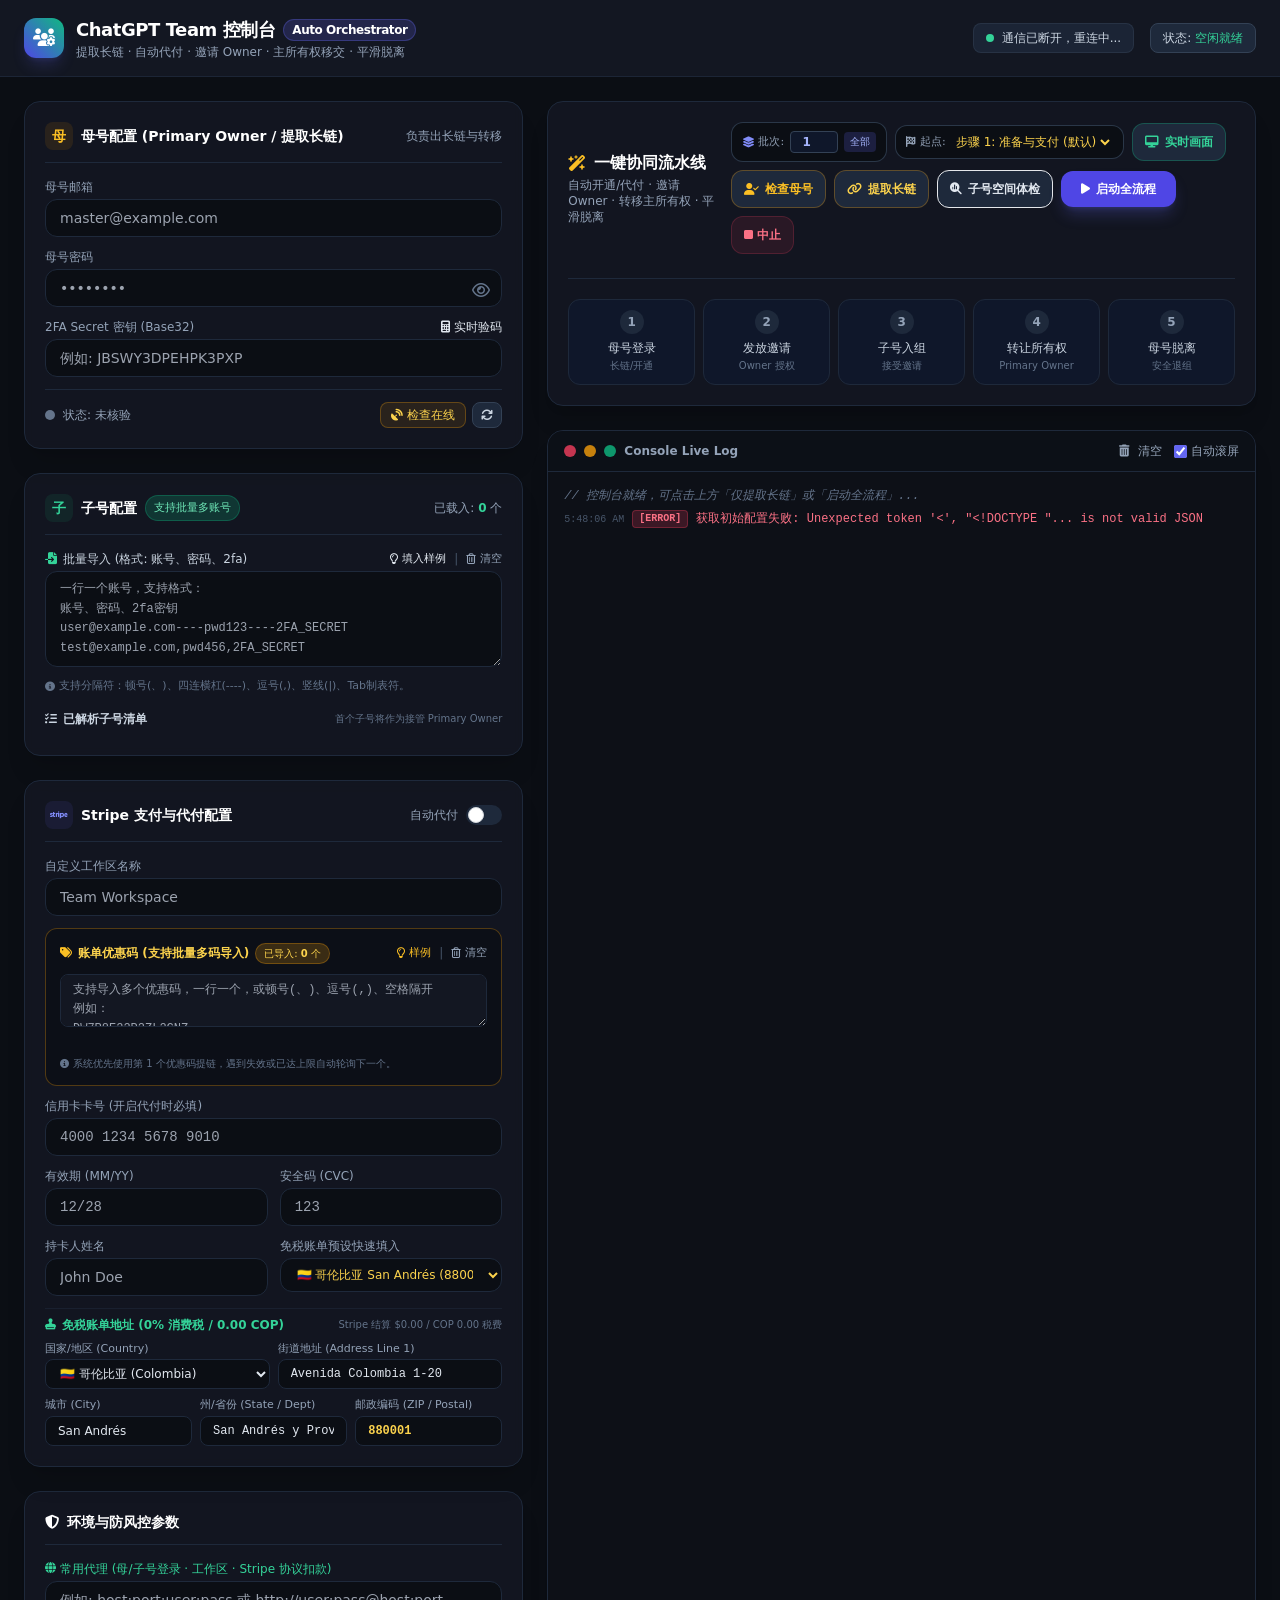
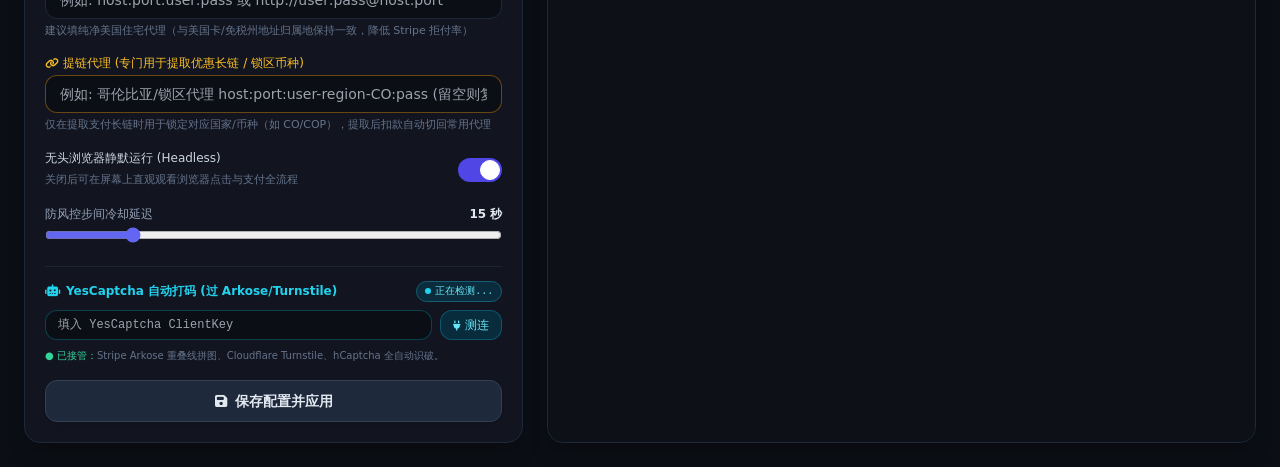
==== commit 8d2a599d: "feat(audit): 子号空间体检 —— 谁挂了多个空间、谁一个空间都没有 新增 child_audit.py： - audit_one()/audit_children()：默认串行登录每个子号" ====
--- a/static/index.html
+++ b/static/index.html
@@ -471,6 +471,11 @@
             <button onclick="extractLinkOnly()" class="px-3 py-2.5 rounded-xl bg-slate-800 hover:bg-slate-700 text-amber-300 border border-amber-500/30 font-semibold text-xs flex items-center space-x-1.5 transition">
               <i class="fa-solid fa-link"></i>
               <span>提取长链</span>
+            </button>
+            <!-- 子号空间体检 -->
+            <button onclick="auditChildrenSpaces()" class="px-3 py-2.5 rounded-xl bg-slate-800 hover:bg-slate-700 text-sky-300 border border-sky-500/30 font-semibold text-xs flex items-center space-x-1.5 transition">
+              <i class="fa-solid fa-magnifying-glass-chart"></i>
+              <span>子号空间体检</span>
             </button>
             <!-- 启动全流程 -->
             <button id="btn-start" onclick="startPipeline()" class="flex-1 sm:flex-none px-5 py-2.5 rounded-xl bg-gradient-to-r from-brand-600 to-indigo-600 hover:from-brand-500 hover:to-indigo-500 text-white font-semibold text-xs shadow-lg shadow-brand-500/25 flex items-center justify-center space-x-1.5 transition">
@@ -1171,6 +1176,52 @@
         }
       } catch (e) {
         alert('请求失败: ' + e.message);
+      }
+    }
+
+    // 子号空间体检：每个子号挂了几个空间 / 谁没有空间
+    async function auditChildrenSpaces() {
+      appendLog('info', '🧪 开始子号空间体检（逐个登录核对空间归属）...');
+      try {
+        const res = await fetch('/api/children/audit', {
+          method: 'POST',
+          headers: {'Content-Type': 'application/json'},
+          body: JSON.stringify({concurrency: 1})
+        });
+        const ret = await res.json();
+        if (ret.status !== 'success') {
+          alert(ret.detail || ret.message || '体检失败');
+          return;
+        }
+        const rows = (ret.reports || []).map(r => {
+          const ws = (r.workspaces || []).map(w => `${w.name || '?'}(${w.plan_type || '?'})`).join(', ') || '-';
+          const color = r.status === 'ok' ? 'text-emerald-400'
+                      : r.status === 'no_space' ? 'text-amber-400'
+                      : r.status === 'multi_space' ? 'text-rose-400' : 'text-slate-400';
+          return `<tr class="border-t border-slate-800">
+            <td class="py-1.5 pr-3">${r.email}</td>
+            <td class="py-1.5 pr-3 ${color}">${r.status}</td>
+            <td class="py-1.5 pr-3">${r.workspace_count}</td>
+            <td class="py-1.5 pr-3 text-slate-400">${ws}</td>
+          </tr>`;
+        }).join('');
+        const html = `<div class="text-xs">
+          <div class="mb-2 text-slate-300">共 ${ret.total} 个：正常 ${(ret.ok||[]).length} · 多空间 ${(ret.multi_space||[]).length} · 无空间 ${(ret.no_space||[]).length} · 失败 ${(ret.failed||[]).length}</div>
+          ${(ret.no_space||[]).length ? `<div class="mb-1 text-amber-400">无空间: ${ret.no_space.join(', ')}</div>` : ''}
+          ${(ret.multi_space||[]).length ? `<div class="mb-2 text-rose-400">多空间: ${ret.multi_space.join(', ')}</div>` : ''}
+          <table class="w-full text-left">
+            <thead class="text-slate-500"><tr><th class="pr-3">子号</th><th class="pr-3">状态</th><th class="pr-3">空间数</th><th class="pr-3">空间</th></tr></thead>
+            <tbody>${rows}</tbody>
+          </table></div>`;
+        const w = window.open('', '_blank', 'width=980,height=620');
+        if (w) {
+          w.document.write('<title>子号空间体检</title><body style="background:#0b1220;color:#e2e8f0;font-family:ui-sans-serif;padding:18px">' + html + '</body>');
+          w.document.close();
+        }
+        appendLog((ret.no_space||[]).length ? 'warning' : 'success',
+          `🧪 体检完成：多空间 ${(ret.multi_space||[]).length}，无空间 ${(ret.no_space||[]).length}，失败 ${(ret.failed||[]).length}`);
+      } catch (e) {
+        appendLog('error', '子号空间体检异常: ' + e);
       }
     }
 
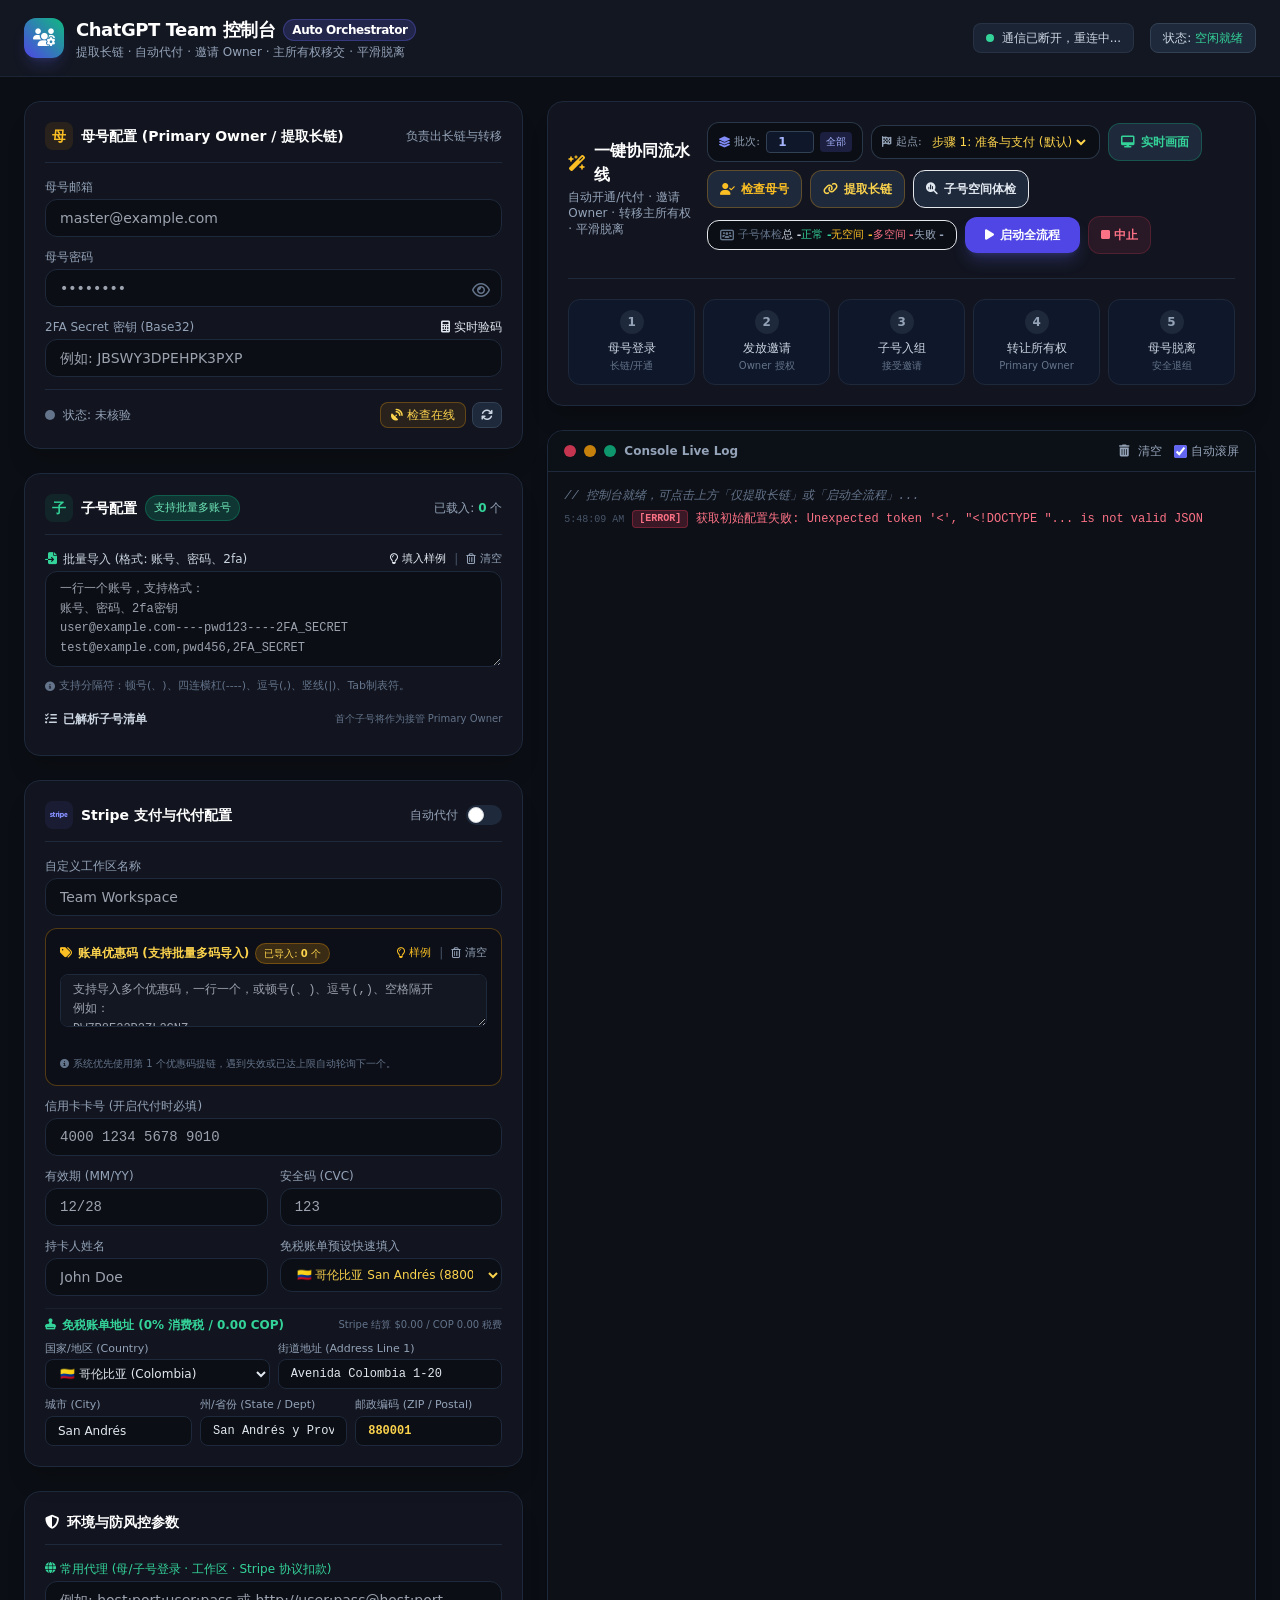
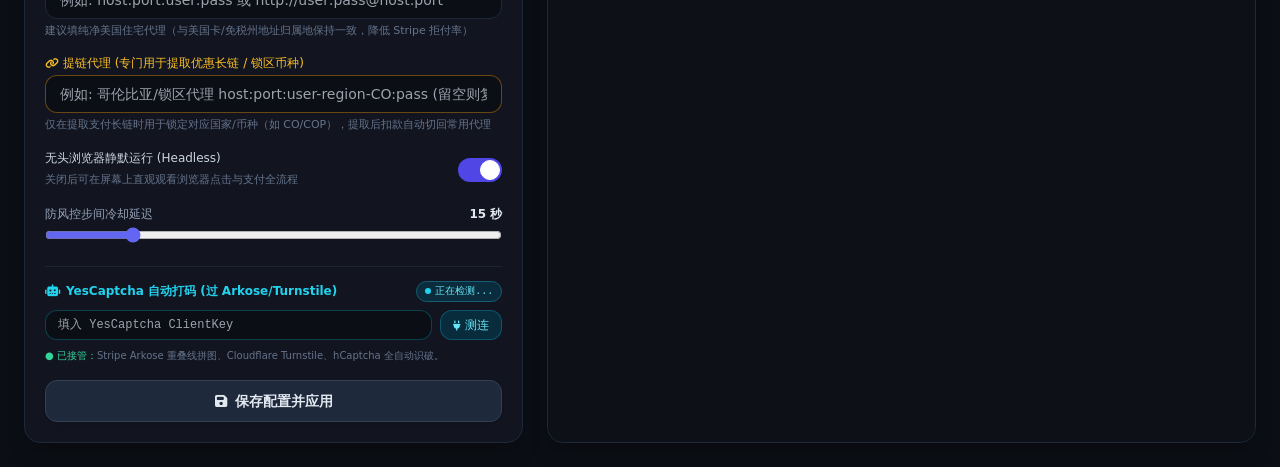
==== commit 1b973628: "feat(ui): 子号体检数字面板（总/正常/无空间/多空间/失败）+ 结果落盘，重启后仍有数字" ====
--- a/static/index.html
+++ b/static/index.html
@@ -477,6 +477,16 @@
               <i class="fa-solid fa-magnifying-glass-chart"></i>
               <span>子号空间体检</span>
             </button>
+            <!-- 子号体检数字面板（直观可见，不用点开弹窗） -->
+            <div id="audit-stats" class="flex items-center gap-2.5 bg-dark-950 border border-sky-500/30 rounded-xl px-3 py-1.5 text-[11px] whitespace-nowrap">
+              <span class="text-slate-500 flex items-center gap-1"><i class="fa-solid fa-users-rectangle text-sky-400"></i>子号体检</span>
+              <span class="text-slate-300">总 <b id="audit-total" class="text-slate-100">-</b></span>
+              <span class="text-emerald-400">正常 <b id="audit-ok">-</b></span>
+              <span class="text-amber-400">无空间 <b id="audit-nospace">-</b></span>
+              <span class="text-rose-400">多空间 <b id="audit-multi">-</b></span>
+              <span class="text-slate-400">失败 <b id="audit-failed">-</b></span>
+              <span id="audit-time" class="text-slate-600"></span>
+            </div>
             <!-- 启动全流程 -->
             <button id="btn-start" onclick="startPipeline()" class="flex-1 sm:flex-none px-5 py-2.5 rounded-xl bg-gradient-to-r from-brand-600 to-indigo-600 hover:from-brand-500 hover:to-indigo-500 text-white font-semibold text-xs shadow-lg shadow-brand-500/25 flex items-center justify-center space-x-1.5 transition">
               <i class="fa-solid fa-play"></i>
@@ -1179,6 +1189,39 @@
       }
     }
 
+    // 子号体检数字面板：总/正常/无空间/多空间/失败
+    function renderAuditStats(d) {
+      if (!d) return;
+      const set = (id, v) => { const el = document.getElementById(id); if (el) el.textContent = (v === undefined || v === null) ? '-' : v; };
+      set('audit-total', d.total ?? (d.reports ? d.reports.length : '-'));
+      set('audit-ok', (d.ok || []).length);
+      set('audit-nospace', (d.no_space || []).length);
+      set('audit-multi', (d.multi_space || []).length);
+      set('audit-failed', (d.failed || []).length);
+      const box = document.getElementById('audit-stats');
+      if (box) {
+        // 有异常就把整块染红/黄，扫一眼就知道
+        box.classList.remove('border-sky-500/30', 'border-amber-500/50', 'border-rose-500/50');
+        if ((d.multi_space || []).length) box.classList.add('border-rose-500/50');
+        else if ((d.no_space || []).length || (d.failed || []).length) box.classList.add('border-amber-500/50');
+        else box.classList.add('border-sky-500/30');
+      }
+      const t = document.getElementById('audit-time');
+      if (t) {
+        const now = new Date();
+        t.textContent = now.toTimeString().slice(0, 5);
+      }
+    }
+
+    // 页面打开时拉上次结果，直接显示数字
+    async function loadAuditStats() {
+      try {
+        const res = await fetch('/api/children/audit/last');
+        const ret = await res.json();
+        if (ret && ret.result) renderAuditStats(ret.result);
+      } catch (e) { /* 忽略：还没跑过体检 */ }
+    }
+
     // 子号空间体检：每个子号挂了几个空间 / 谁没有空间
     async function auditChildrenSpaces() {
       appendLog('info', '🧪 开始子号空间体检（逐个登录核对空间归属）...');
@@ -1193,6 +1236,7 @@
           alert(ret.detail || ret.message || '体检失败');
           return;
         }
+        renderAuditStats(ret);
         const rows = (ret.reports || []).map(r => {
           const ws = (r.workspaces || []).map(w => `${w.name || '?'}(${w.plan_type || '?'})`).join(', ') || '-';
           const color = r.status === 'ok' ? 'text-emerald-400'
@@ -1470,6 +1514,8 @@
           updateUIState(msg.data);
         } else if (msg.type === 'checkout_link') {
           showCheckoutLink(msg.data.url);
+        } else if (msg.type === 'children_audit') {
+          renderAuditStats(msg.data);
         } else if (msg.type === 'config_updated') {
           if (msg.data.children_raw !== undefined) {
             const rawEl = document.getElementById('children_raw');
@@ -1622,6 +1668,12 @@
       const y = Math.round(((clientY - rect.top) / rect.height) * natH);
       return { x, y };
     }
+
+    window.addEventListener('DOMContentLoaded', () => {
+      // 子号体检数字面板：进页面就显示上次结果，并每分钟刷新
+      loadAuditStats();
+      setInterval(loadAuditStats, 60000);
+    });
 
     window.addEventListener('DOMContentLoaded', () => {
       const img = document.getElementById('live-screen-img');
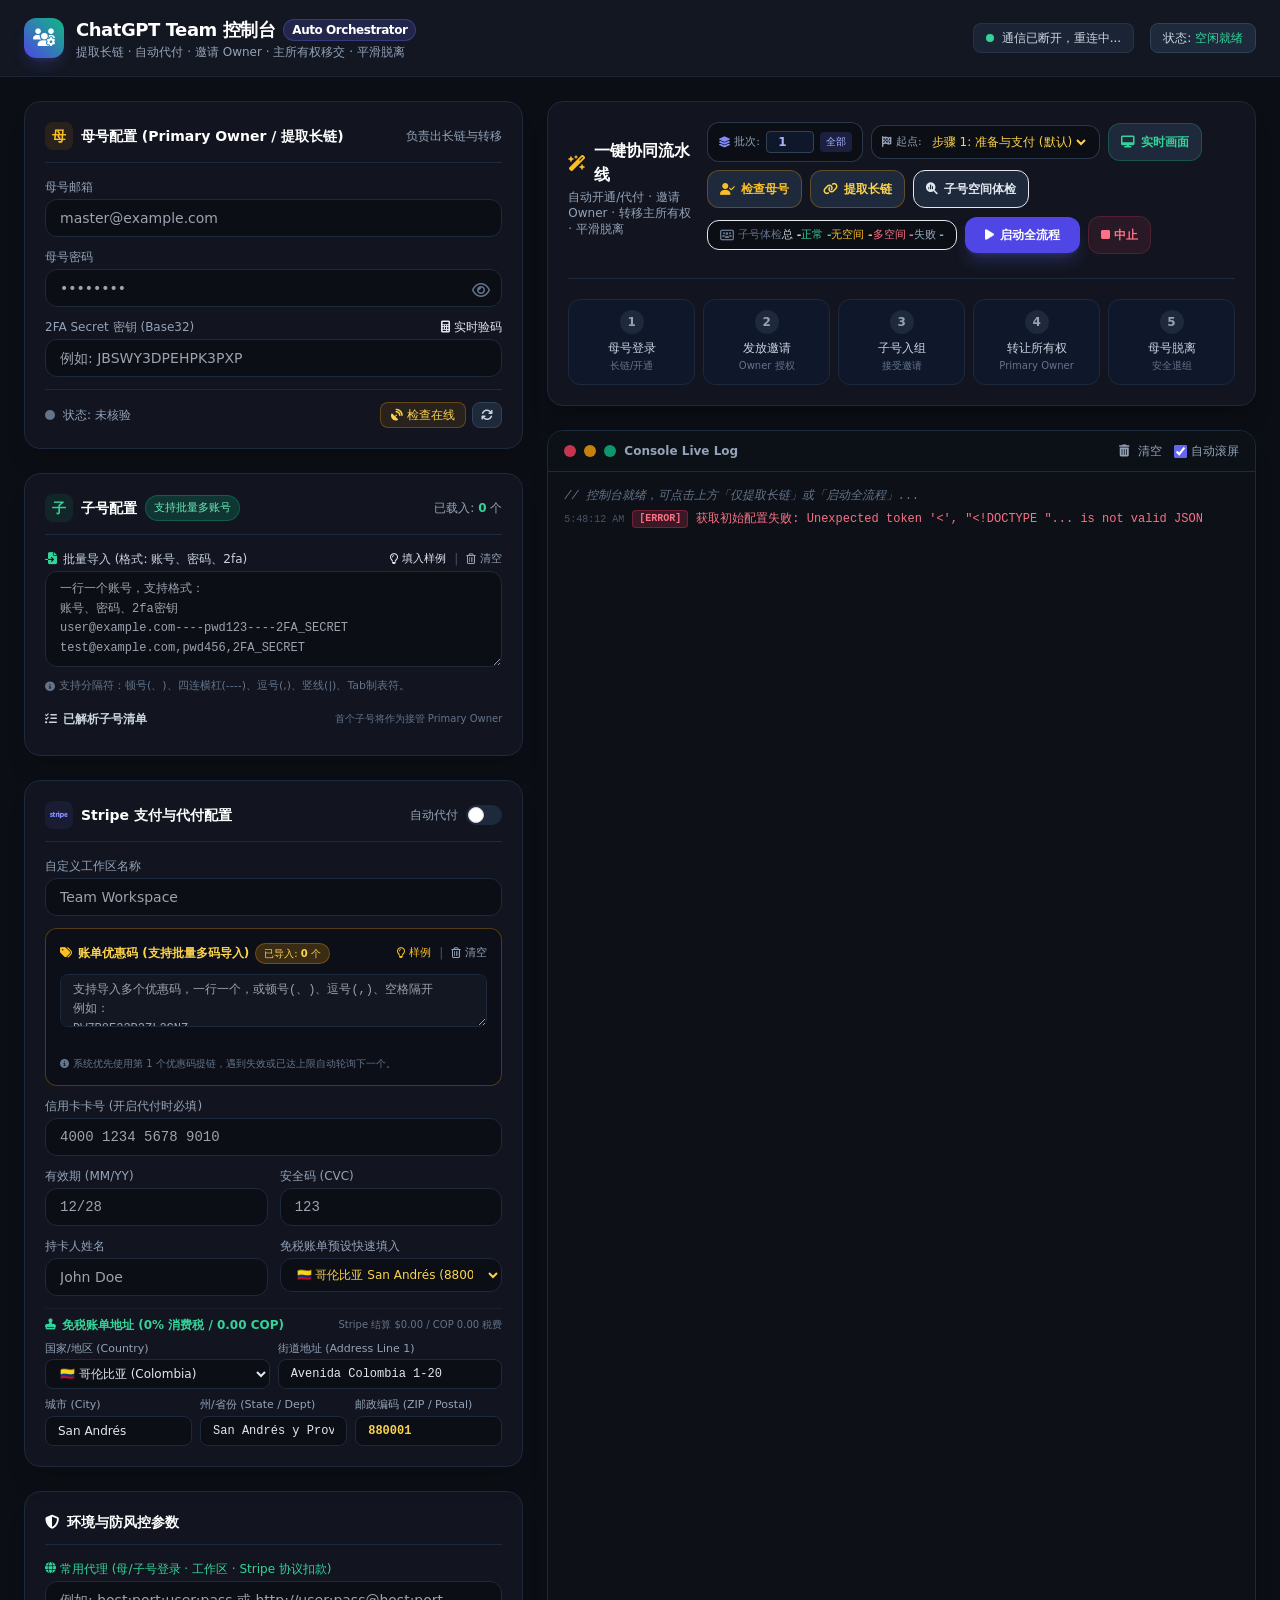
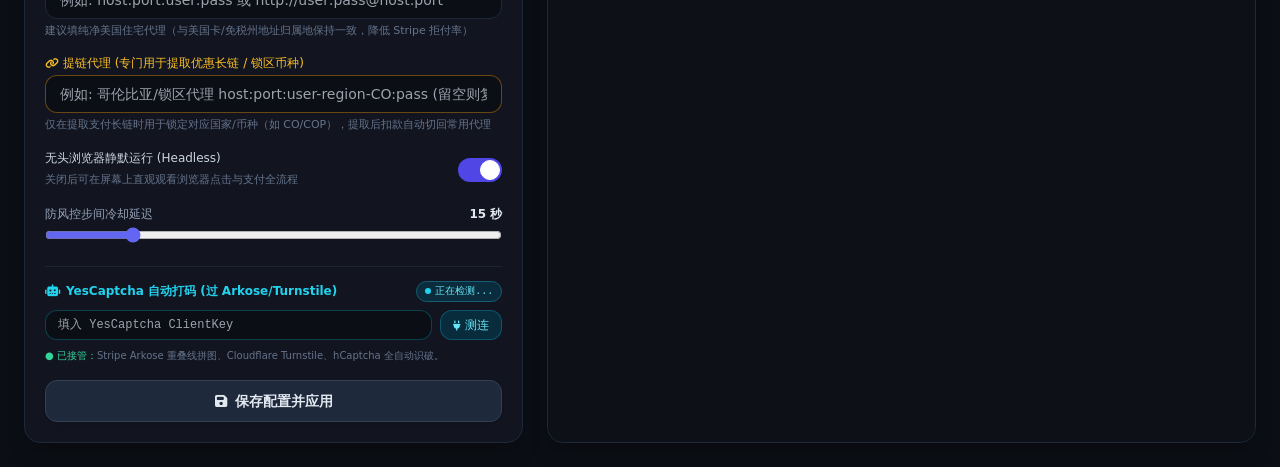
==== commit e940f4aa: "feat(ui): 子号体检结果改为页内弹窗并带关闭按钮（✕ / 底部关闭 / 点遮罩 / Esc），去掉会被拦截的 window.open" ====
--- a/static/index.html
+++ b/static/index.html
@@ -1213,6 +1213,49 @@
       }
     }
 
+    // 体检结果弹窗：可关闭（✕ / 底部按钮 / 点遮罩 / Esc）
+    function openAuditModal(d) {
+      const modal = document.getElementById('audit-modal');
+      const body = document.getElementById('audit-modal-body');
+      const sum = document.getElementById('audit-modal-summary');
+      if (!modal || !body) return;
+      const rows = (d.reports || []).map(r => {
+        const ws = (r.workspaces || []).map(w => `${w.name || '?'}(${w.plan_type || '?'})`).join(', ') || '-';
+        const color = r.status === 'ok' ? 'text-emerald-400'
+                    : r.status === 'no_space' ? 'text-amber-400'
+                    : r.status === 'multi_space' ? 'text-rose-400' : 'text-slate-400';
+        return `<tr class="border-t border-slate-800">
+          <td class="py-2 pr-3 whitespace-nowrap">${r.email}</td>
+          <td class="py-2 pr-3 ${color} whitespace-nowrap">${r.status}</td>
+          <td class="py-2 pr-3">${r.workspace_count}</td>
+          <td class="py-2 pr-3 text-slate-400">${ws}</td>
+          <td class="py-2 pr-3 text-slate-500 text-[11px]">${r.detail || ''}</td>
+        </tr>`;
+      }).join('');
+      if (sum) {
+        sum.textContent = `共 ${d.total || 0} · 正常 ${(d.ok || []).length} · 无空间 ${(d.no_space || []).length} · 多空间 ${(d.multi_space || []).length} · 失败 ${(d.failed || []).length}`;
+      }
+      body.innerHTML = `
+        ${(d.no_space || []).length ? `<div class="mb-2 text-amber-400">⚠️ 无空间: ${d.no_space.join(', ')}</div>` : ''}
+        ${(d.multi_space || []).length ? `<div class="mb-2 text-rose-400">⚠️ 多空间: ${d.multi_space.join(', ')}</div>` : ''}
+        ${(d.failed || []).length ? `<div class="mb-2 text-slate-400">检查失败: ${d.failed.join(', ')}</div>` : ''}
+        <table class="w-full text-left">
+          <thead class="text-slate-500 text-[11px]">
+            <tr><th class="pr-3 pb-1">子号</th><th class="pr-3 pb-1">状态</th><th class="pr-3 pb-1">空间数</th><th class="pr-3 pb-1">空间</th><th class="pr-3 pb-1">说明</th></tr>
+          </thead>
+          <tbody>${rows || '<tr><td colspan="5" class="py-3 text-slate-500">无数据</td></tr>'}</tbody>
+        </table>`;
+      modal.classList.remove('hidden');
+      modal.classList.add('flex');
+    }
+
+    function closeAuditModal() {
+      const modal = document.getElementById('audit-modal');
+      if (!modal) return;
+      modal.classList.add('hidden');
+      modal.classList.remove('flex');
+    }
+
     // 页面打开时拉上次结果，直接显示数字
     async function loadAuditStats() {
       try {
@@ -1257,11 +1300,7 @@
             <thead class="text-slate-500"><tr><th class="pr-3">子号</th><th class="pr-3">状态</th><th class="pr-3">空间数</th><th class="pr-3">空间</th></tr></thead>
             <tbody>${rows}</tbody>
           </table></div>`;
-        const w = window.open('', '_blank', 'width=980,height=620');
-        if (w) {
-          w.document.write('<title>子号空间体检</title><body style="background:#0b1220;color:#e2e8f0;font-family:ui-sans-serif;padding:18px">' + html + '</body>');
-          w.document.close();
-        }
+        openAuditModal(ret);
         appendLog((ret.no_space||[]).length ? 'warning' : 'success',
           `🧪 体检完成：多空间 ${(ret.multi_space||[]).length}，无空间 ${(ret.no_space||[]).length}，失败 ${(ret.failed||[]).length}`);
       } catch (e) {
@@ -1673,6 +1712,11 @@
       // 子号体检数字面板：进页面就显示上次结果，并每分钟刷新
       loadAuditStats();
       setInterval(loadAuditStats, 60000);
+      document.addEventListener('keydown', (e) => {
+        if (e.key === 'Escape') closeAuditModal();
+      });
+      const m = document.getElementById('audit-modal');
+      if (m) m.addEventListener('click', (e) => { if (e.target === m) closeAuditModal(); });
     });
 
     window.addEventListener('DOMContentLoaded', () => {
@@ -1704,5 +1748,28 @@
       });
     });
   </script>
+  <!-- 子号空间体检结果弹窗（可关闭） -->
+  <div id="audit-modal" class="hidden fixed inset-0 z-[9999] items-center justify-center bg-black/70 backdrop-blur-sm p-4">
+    <div class="w-full max-w-4xl max-h-[85vh] flex flex-col bg-dark-900 border border-sky-500/30 rounded-2xl shadow-2xl overflow-hidden">
+      <div class="flex items-center justify-between px-5 py-3 border-b border-slate-800 bg-dark-950/60">
+        <div class="flex items-center gap-2">
+          <i class="fa-solid fa-users-rectangle text-sky-400"></i>
+          <span class="text-sm font-bold text-white">子号空间体检</span>
+          <span id="audit-modal-summary" class="text-[11px] text-slate-400"></span>
+        </div>
+        <div class="flex items-center gap-2">
+          <button onclick="closeAuditModal()" title="关闭 (Esc)"
+                  class="px-3 py-1.5 rounded-lg bg-slate-800 hover:bg-slate-700 text-slate-300 text-xs font-semibold transition flex items-center gap-1.5">
+            <i class="fa-solid fa-xmark"></i><span>关闭</span>
+          </button>
+        </div>
+      </div>
+      <div id="audit-modal-body" class="px-5 py-4 overflow-auto text-xs text-slate-200"></div>
+      <div class="px-5 py-3 border-t border-slate-800 flex justify-end gap-2 bg-dark-950/40">
+        <button onclick="closeAuditModal()" class="px-4 py-2 rounded-xl bg-slate-800 hover:bg-slate-700 text-slate-200 text-xs font-semibold transition">关闭</button>
+      </div>
+    </div>
+  </div>
+
 </body>
 </html>
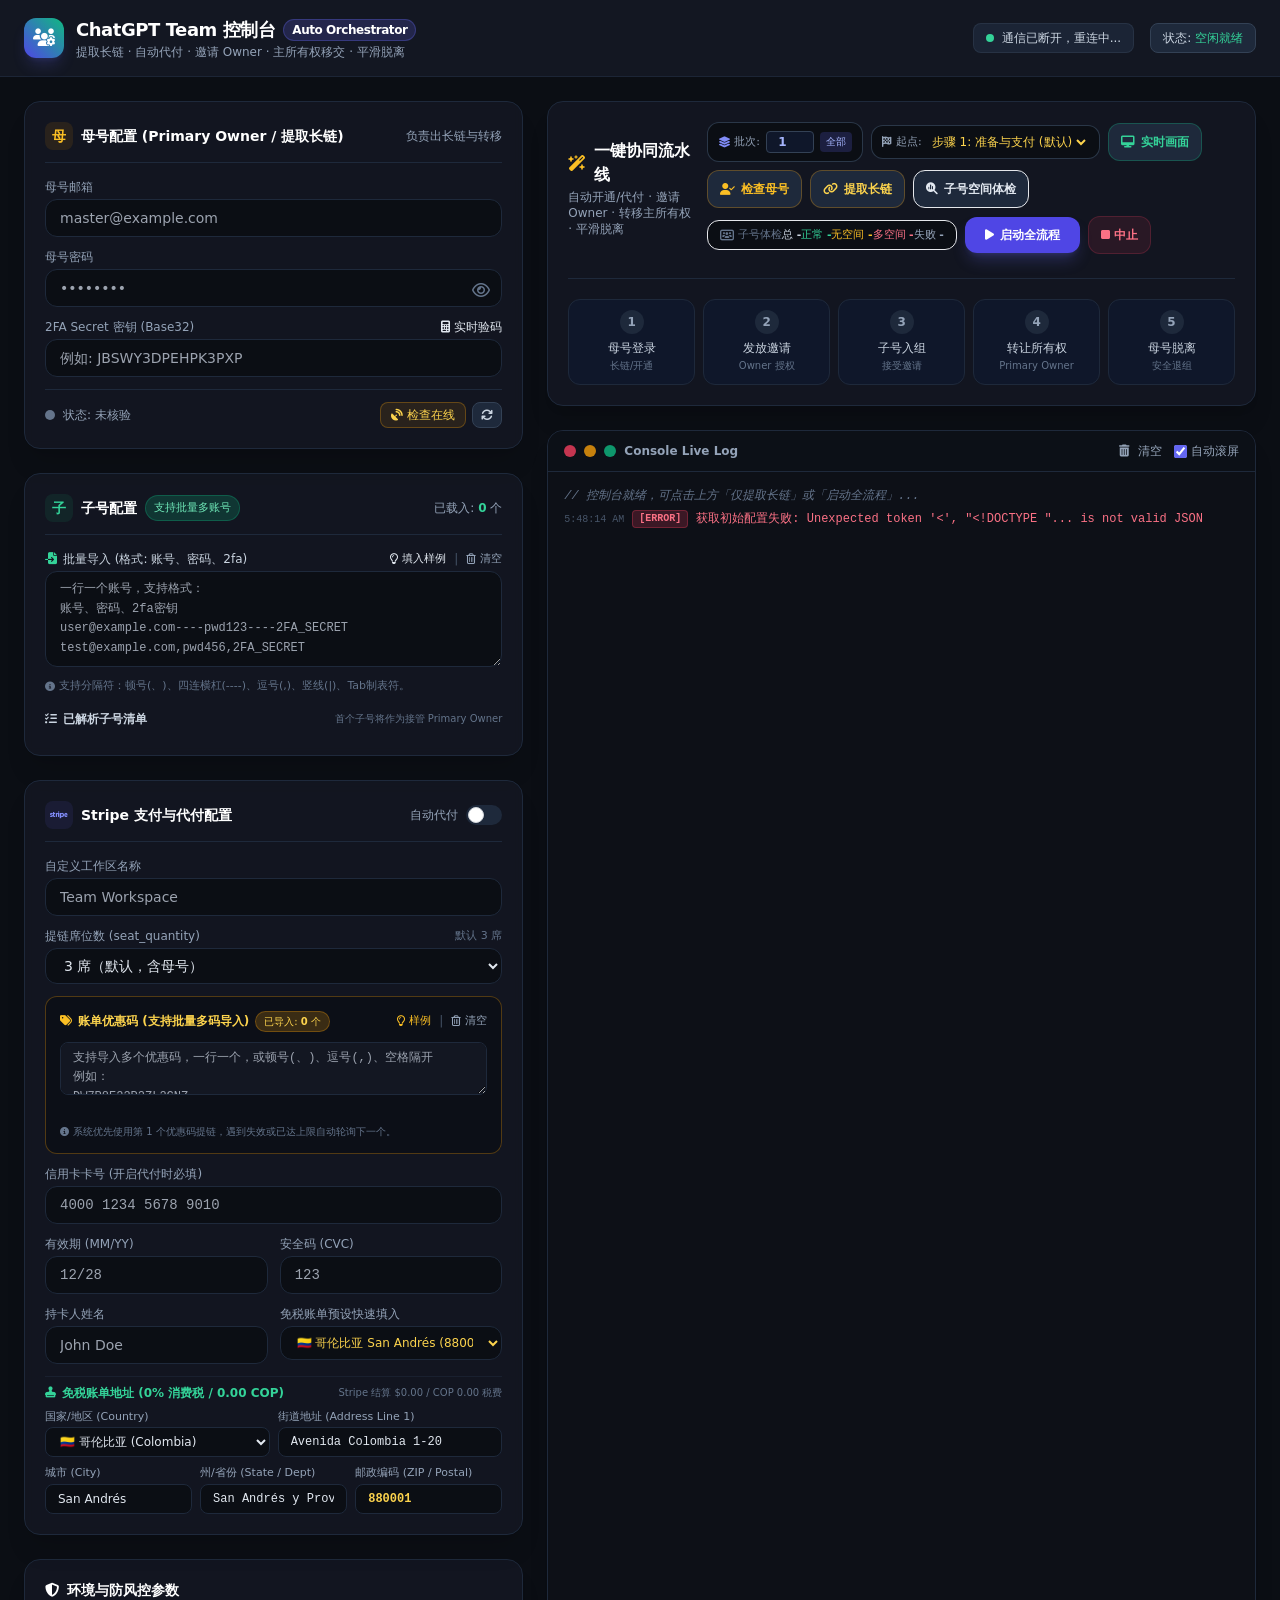
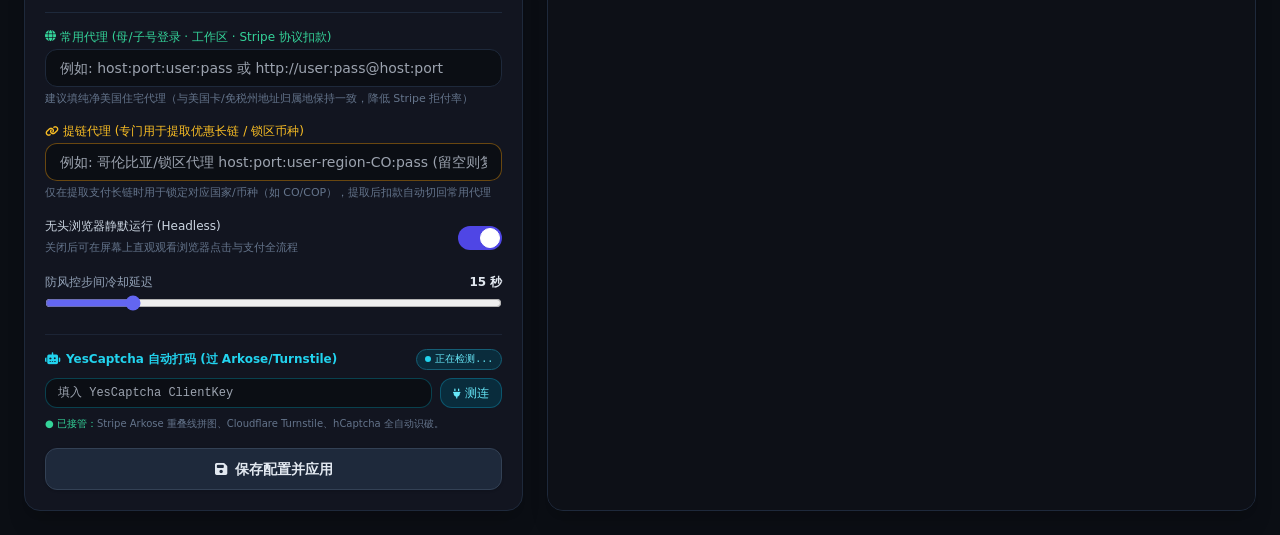
==== commit 421d0be1: "feat(payment): 提链席位数可自选（1-20，默认 3） 原来三处 team_plan_data.seat_quantity 写死 3，现在全链路可配：  - config.py：Card" ====
--- a/static/index.html
+++ b/static/index.html
@@ -230,6 +230,25 @@
           <div>
             <label class="block text-xs font-medium text-slate-400 mb-1">自定义工作区名称</label>
             <input type="text" id="workspace_name" placeholder="Team Workspace" class="w-full bg-dark-950 border border-slate-800 rounded-xl px-3.5 py-2 text-sm text-slate-200 focus:outline-none focus:border-brand-500 transition">
+          </div>
+
+          <div>
+            <label class="block text-xs font-medium text-slate-400 mb-1 flex items-center justify-between">
+              <span>提链席位数 (seat_quantity)</span>
+              <span id="seat_hint" class="text-[11px] text-slate-500">默认 3 席</span>
+            </label>
+            <select id="seat_quantity" onchange="onSeatChange()" class="w-full bg-dark-950 border border-slate-800 rounded-xl px-3.5 py-2 text-sm text-slate-200 focus:outline-none focus:border-brand-500 transition cursor-pointer">
+              <option value="1">1 席</option>
+              <option value="2">2 席</option>
+              <option value="3" selected>3 席（默认，含母号）</option>
+              <option value="4">4 席</option>
+              <option value="5">5 席</option>
+              <option value="6">6 席</option>
+              <option value="8">8 席</option>
+              <option value="10">10 席</option>
+              <option value="15">15 席</option>
+              <option value="20">20 席</option>
+            </select>
           </div>
 
           <!-- 批量优惠码配置模块 -->
@@ -987,6 +1006,12 @@
         
         // 支付与免税地址配置
         document.getElementById('workspace_name').value = data.workspace_name || 'Team Workspace';
+        const seatSel = document.getElementById('seat_quantity');
+        if (seatSel) {
+          const v = String(data.seat_quantity || 3);
+          seatSel.value = Array.from(seatSel.options).some(o => o.value === v) ? v : '3';
+          onSeatChange();
+        }
         
         // 载入多优惠码配置
         let rawPromoText = data.promo_codes_raw || '';
@@ -1072,6 +1097,7 @@
         headless: document.getElementById('headless').checked,
         step_delay_seconds: parseInt(document.getElementById('step_delay_seconds').value),
         workspace_name: document.getElementById('workspace_name').value.trim(),
+        seat_quantity: parseInt(document.getElementById('seat_quantity').value || '3'),
         promo_code: firstPromo,
         promo_codes_raw: promoRaw,
         promo_codes: parsedPromos,
@@ -1306,6 +1332,18 @@
       } catch (e) {
         appendLog('error', '子号空间体检异常: ' + e);
       }
+    }
+
+    // 席位数变更：即时提示，避免误选
+    function onSeatChange() {
+      const sel = document.getElementById('seat_quantity');
+      const hint = document.getElementById('seat_hint');
+      if (!sel || !hint) return;
+      const n = parseInt(sel.value || '3');
+      const price = { 1: 105, 2: 105, 3: 105, 4: 140, 5: 175, 6: 210, 8: 280, 10: 350, 15: 525, 20: 700 };
+      hint.textContent = n <= 3
+        ? `${n} 席 · 原价 PLN ${price[n] || 105}/月（3 席内同价）`
+        : `${n} 席 · 原价 PLN ${price[n] || (n * 35)}/月（按 35/席）`;
     }
 
     // 仅提取长链
